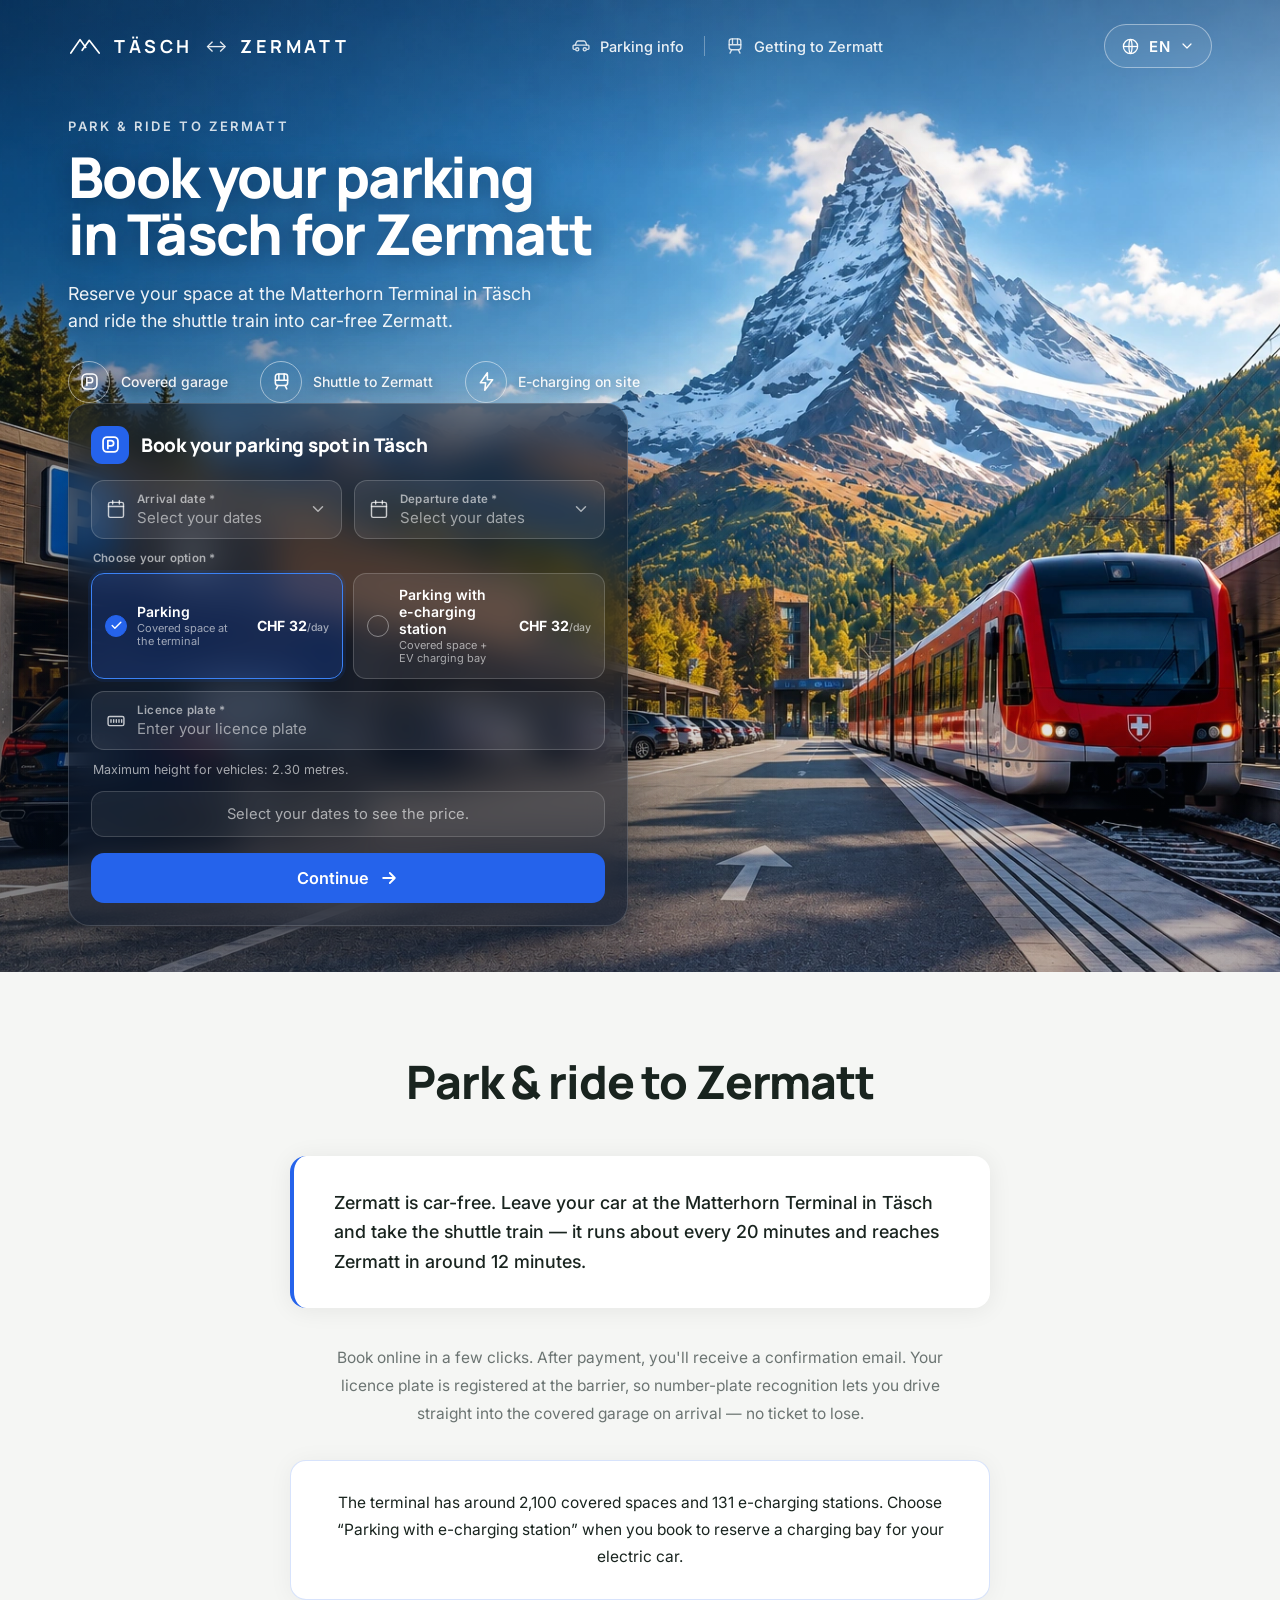
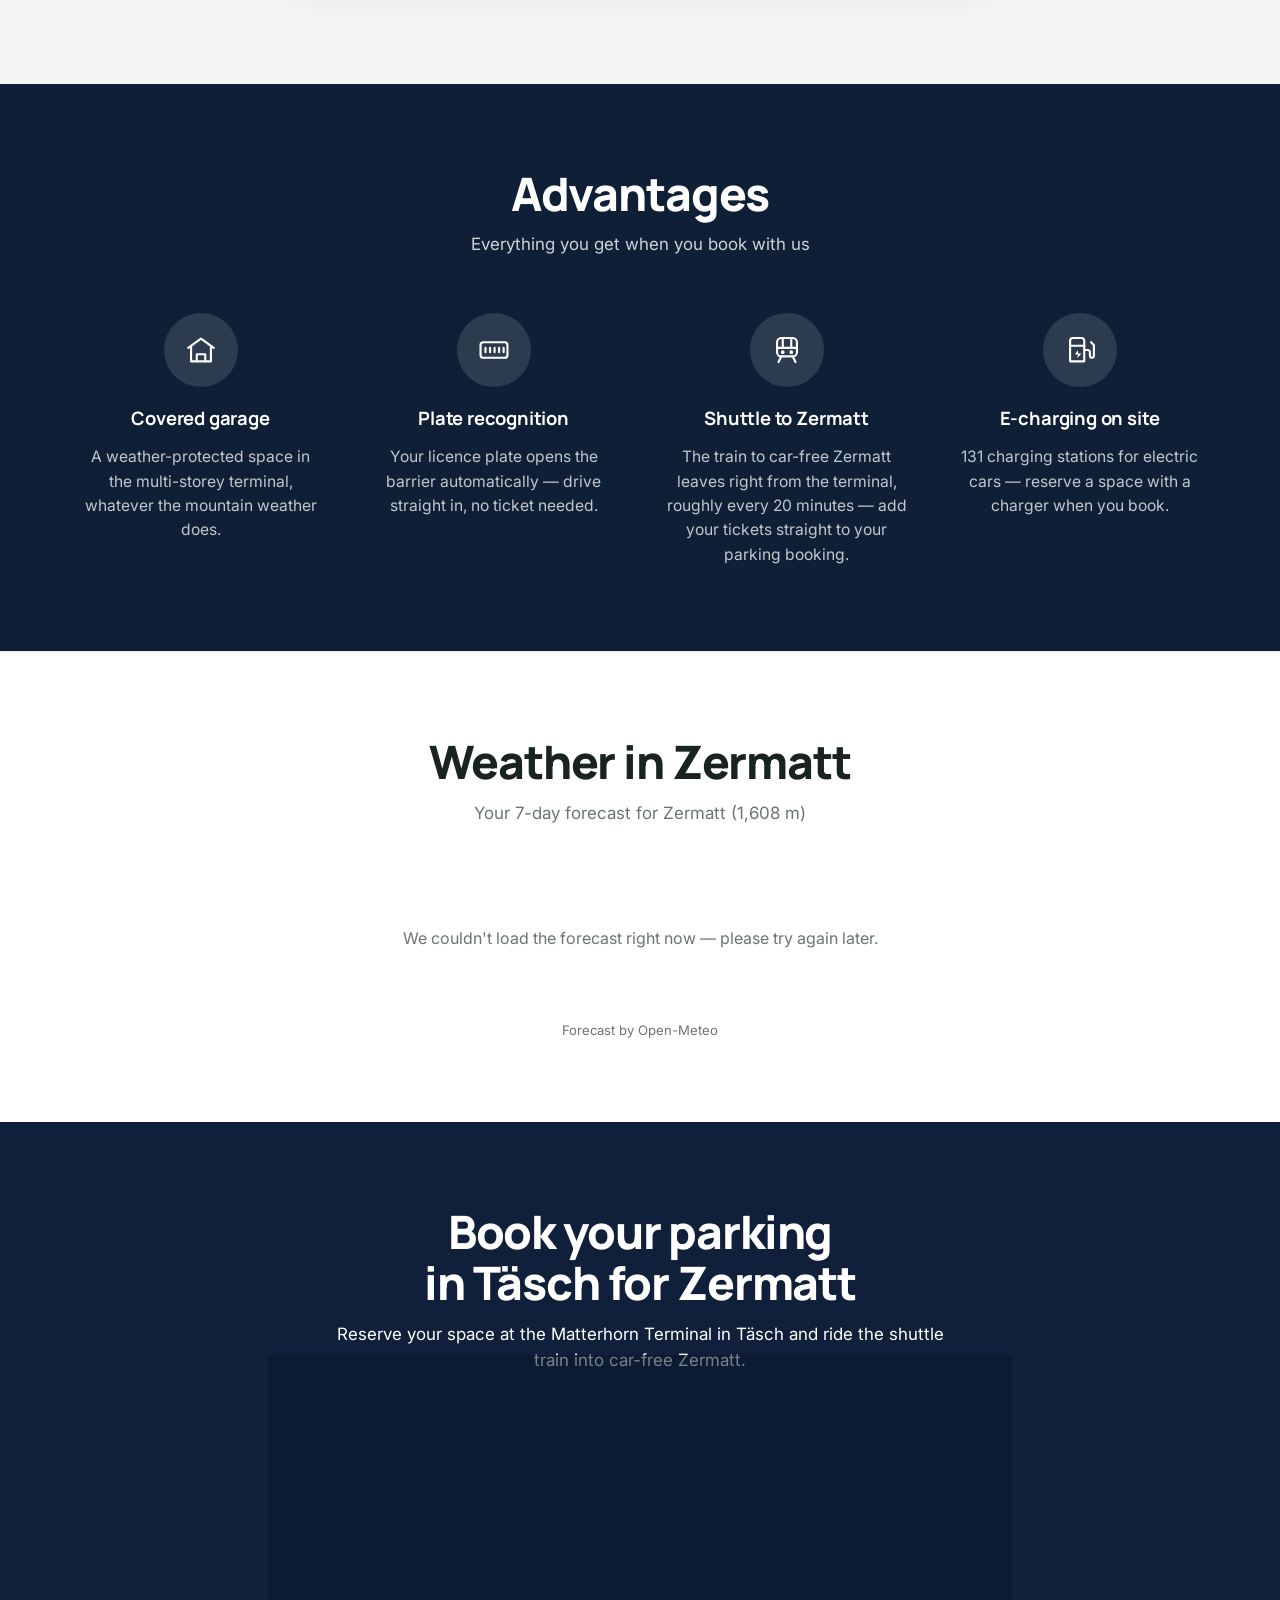
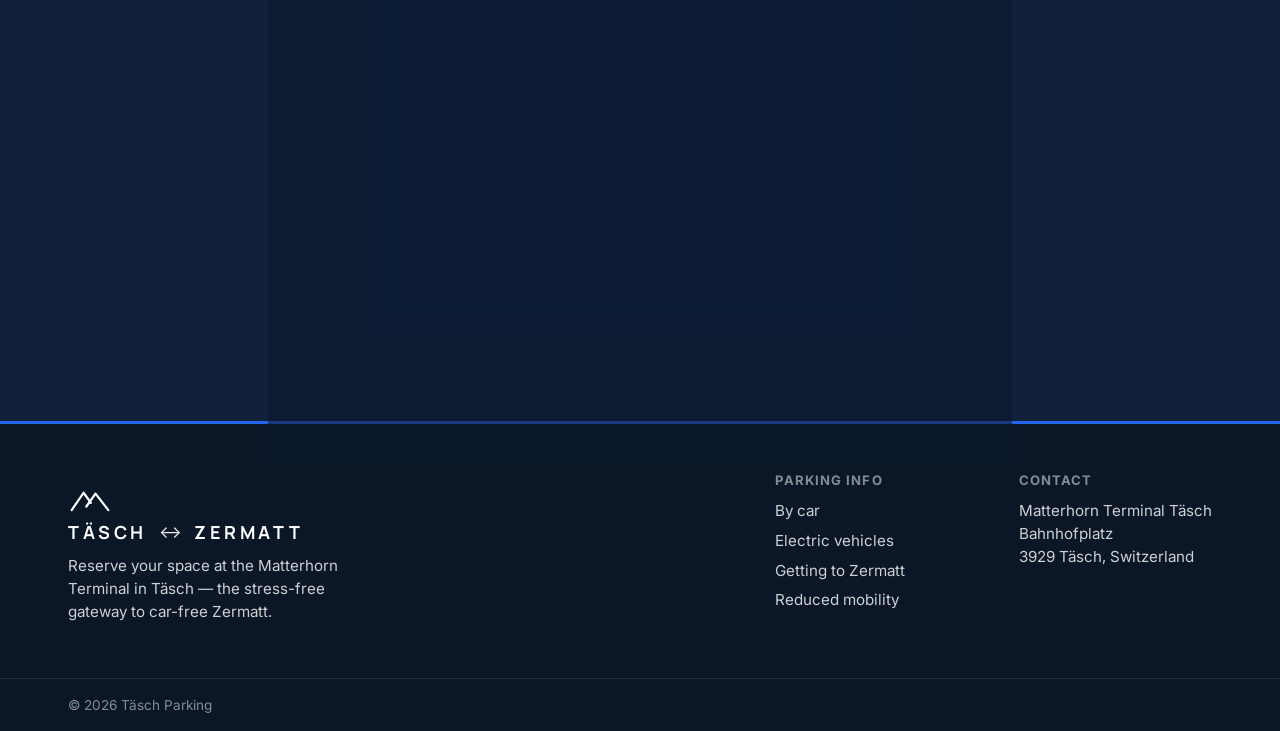
==== index.html @ 00814be9 "Add files via upload" ====
<!doctype html>
<html lang="en">
<head>
  <!-- Yandex.Metrika counter -->
  <script type="text/javascript">
    (function(m,e,t,r,i,k,a){m[i]=m[i]||function(){(m[i].a=m[i].a||[]).push(arguments)};m[i].l=1*new Date();for(var j=0;j<document.scripts.length;j++){if(document.scripts[j].src===r){return;}}k=e.createElement(t),a=e.getElementsByTagName(t)[0],k.async=1,k.src=r,a.parentNode.insertBefore(k,a)})(window,document,'script','https://mc.yandex.ru/metrika/tag.js?id=110001464','ym');
    ym(110001464,'init',{ssr:true,webvisor:true,clickmap:true,ecommerce:"dataLayer",referrer:document.referrer,url:location.href,accurateTrackBounce:true,trackLinks:true});
  </script>
  <noscript><div><img src="https://mc.yandex.ru/watch/110001464" style="position:absolute;left:-9999px;" alt=""/></div></noscript>
  <!-- /Yandex.Metrika counter -->
  <meta charset="utf-8" />
  <meta name="viewport" content="width=device-width, initial-scale=1" />
  <title>Täsch Parking — Book your parking in Täsch for Zermatt</title>
  <meta name="description" content="Reserve your parking at the Matterhorn Terminal in Täsch and take the shuttle train into car-free Zermatt. Book online, live price, e-charging available." />
  <!-- hreflang alternates -->
  <link rel="alternate" hreflang="en" href="https://taesch-parking.online/" />
  <link rel="alternate" hreflang="de" href="https://taesch-parking.online/?lang=de" />
  <link rel="alternate" hreflang="it" href="https://taesch-parking.online/?lang=it" />
  <link rel="alternate" hreflang="fr" href="https://taesch-parking.online/?lang=fr" />
  <link rel="alternate" hreflang="es" href="https://taesch-parking.online/?lang=es" />
  <link rel="alternate" hreflang="hu" href="https://taesch-parking.online/?lang=hu" />
  <link rel="alternate" hreflang="pl" href="https://taesch-parking.online/?lang=pl" />
  <link rel="alternate" hreflang="ro" href="https://taesch-parking.online/?lang=ro" />
  <link rel="alternate" hreflang="cs" href="https://taesch-parking.online/?lang=cs" />
  <link rel="alternate" hreflang="nl" href="https://taesch-parking.online/?lang=nl" />
  <link rel="alternate" hreflang="sl" href="https://taesch-parking.online/?lang=sl" />
  <link rel="alternate" hreflang="pt" href="https://taesch-parking.online/?lang=pt" />
  <link rel="alternate" hreflang="hr" href="https://taesch-parking.online/?lang=hr" />
  <link rel="alternate" hreflang="sk" href="https://taesch-parking.online/?lang=sk" />
  <link rel="alternate" hreflang="sr" href="https://taesch-parking.online/?lang=sr" />
  <link rel="alternate" hreflang="uk" href="https://taesch-parking.online/?lang=uk" />
  <link rel="alternate" hreflang="ru" href="https://taesch-parking.online/?lang=ru" />
  <link rel="alternate" hreflang="da" href="https://taesch-parking.online/?lang=da" />
  <link rel="alternate" hreflang="nb" href="https://taesch-parking.online/?lang=nb" />
  <link rel="alternate" hreflang="tr" href="https://taesch-parking.online/?lang=tr" />
  <link rel="alternate" hreflang="zh" href="https://taesch-parking.online/?lang=zh" />
  <link rel="alternate" hreflang="ja" href="https://taesch-parking.online/?lang=ja" />
  <link rel="alternate" hreflang="ko" href="https://taesch-parking.online/?lang=ko" />
  <link rel="alternate" hreflang="hi" href="https://taesch-parking.online/?lang=hi" />
  <link rel="alternate" hreflang="ar" href="https://taesch-parking.online/?lang=ar" />
  <link rel="alternate" hreflang="x-default" href="https://taesch-parking.online/" />
  <link rel="canonical" href="https://taesch-parking.online/" />
  <!-- /hreflang alternates -->
  <link rel="preconnect" href="https://fonts.googleapis.com" />
  <link rel="preconnect" href="https://fonts.gstatic.com" crossorigin />
  <link href="https://fonts.googleapis.com/css2?family=Inter:wght@400;500;600;700;800&family=Manrope:wght@600;700;800&display=swap" rel="stylesheet" />
  <link rel="stylesheet" href="styles.css?v=15" />
</head>
<body>
  <section class="hero">
    <img class="hero-bg" src="assets/hero.webp" alt="" aria-hidden="true">
    <!-- Header -->
    <header class="site-header">
      <div class="wrap header-inner">
        <a class="brand" href="index.html" aria-label="Täsch Parking — home page" data-i18n-aria="ui.homeLink">
          <svg class="brand-mark" viewBox="0 0 48 48" fill="none" stroke="currentColor" stroke-width="2.4" stroke-linecap="round" stroke-linejoin="round" aria-hidden="true">
            <path d="M4 34 L17 15 L25 26" />
            <path d="M20 30 L30 16 L44 34" />
          </svg>
          <span class="brand-text hero-wordmark">
            <span class="brand-name">TÄSCH</span>
            <span class="brand-arrow" aria-hidden="true">↔</span>
            <span class="brand-name">ZERMATT</span>
          </span>
        </a>

        <nav class="nav hero-nav" aria-label="Main menu" data-i18n-aria="ui.mainNav">
          <a class="hero-navlink" href="getting-here.html">
            <svg viewBox="0 0 24 24" fill="none" stroke="currentColor" stroke-width="1.6" stroke-linecap="round" stroke-linejoin="round" aria-hidden="true"><path d="M5 11l1.6-3.7A2 2 0 0 1 8.5 6h7a2 2 0 0 1 1.9 1.3L19 11"/><path d="M3.5 11h17a1 1 0 0 1 1 1v3a1 1 0 0 1-1 1h-1M4.5 16h-1a1 1 0 0 1-1-1v-3a1 1 0 0 1 1-1"/><circle cx="7.5" cy="16" r="1.9"/><circle cx="16.5" cy="16" r="1.9"/></svg>
            <span data-i18n="nav.parking">Parking info</span>
          </a>
          <span class="hero-navsep" aria-hidden="true"></span>
          <a class="hero-navlink" href="arrival-train.html">
            <svg viewBox="0 0 24 24" fill="none" stroke="currentColor" stroke-width="1.6" stroke-linecap="round" stroke-linejoin="round" aria-hidden="true"><rect x="5" y="3.5" width="14" height="13" rx="3"/><path d="M5 10.5h14M9 3.5v7M15 3.5v7M8 16.5l-2 4M16 16.5l2 4"/></svg>
            <span data-i18n="footer.l.train">Getting to Zermatt</span>
          </a>
        </nav>

        <div class="lang" id="lang">
          <button class="lang-btn" id="langBtn" type="button" aria-haspopup="listbox" aria-expanded="false">
            <svg class="icon" viewBox="0 0 24 24" fill="none" stroke="currentColor" stroke-width="1.6" aria-hidden="true">
              <circle cx="12" cy="12" r="9" />
              <path d="M3 12h18" />
              <path d="M12 3c2.6 2.6 2.6 15.4 0 18M12 3c-2.6 2.6-2.6 15.4 0 18" />
            </svg>
            <span id="langCode">EN</span>
            <svg class="chevron" viewBox="0 0 24 24" fill="none" stroke="currentColor" stroke-width="1.8" stroke-linecap="round" stroke-linejoin="round" aria-hidden="true"><path d="M6 9l6 6 6-6" /></svg>
          </button>
          <ul class="select-menu lang-menu" id="langMenu" role="listbox">
            <li class="select-option is-active" data-lang="en" role="option"><span class="opt-flag">🇬🇧</span><span>English</span><span class="opt-code">EN</span></li>
            <li class="select-option" data-lang="de" role="option"><span class="opt-flag">🇩🇪</span><span>Deutsch</span><span class="opt-code">DE</span></li>
            <li class="select-option" data-lang="fr" role="option"><span class="opt-flag">🇫🇷</span><span>Français</span><span class="opt-code">FR</span></li>
            <li class="select-option" data-lang="es" role="option"><span class="opt-flag">🇪🇸</span><span>Español</span><span class="opt-code">ES</span></li>
            <li class="select-option" data-lang="hu" role="option"><span class="opt-flag">🇭🇺</span><span>Magyar</span><span class="opt-code">HU</span></li>
            <li class="select-option" data-lang="it" role="option"><span class="opt-flag">🇮🇹</span><span>Italiano</span><span class="opt-code">IT</span></li>
            <li class="select-option" data-lang="pl" role="option"><span class="opt-flag">🇵🇱</span><span>Polski</span><span class="opt-code">PL</span></li>
            <li class="select-option" data-lang="ro" role="option"><span class="opt-flag">🇷🇴</span><span>Română</span><span class="opt-code">RO</span></li>
            <li class="select-option" data-lang="cs" role="option"><span class="opt-flag">🇨🇿</span><span>Čeština</span><span class="opt-code">CS</span></li>
            <li class="select-option" data-lang="nl" role="option"><span class="opt-flag">🇳🇱</span><span>Nederlands</span><span class="opt-code">NL</span></li>
            <li class="select-option" data-lang="sl" role="option"><span class="opt-flag">🇸🇮</span><span>Slovenščina</span><span class="opt-code">SL</span></li>
            <li class="select-option" data-lang="pt" role="option"><span class="opt-flag">🇵🇹</span><span>Português</span><span class="opt-code">PT</span></li>
            <li class="select-option" data-lang="hr" role="option"><span class="opt-flag">🇭🇷</span><span>Hrvatski</span><span class="opt-code">HR</span></li>
            <li class="select-option" data-lang="sk" role="option"><span class="opt-flag">🇸🇰</span><span>Slovenčina</span><span class="opt-code">SK</span></li>
            <li class="select-option" data-lang="sr" role="option"><span class="opt-flag">🇷🇸</span><span>Srpski</span><span class="opt-code">SR</span></li>
            <li class="select-option" data-lang="uk" role="option"><span class="opt-flag">🇺🇦</span><span>Українська</span><span class="opt-code">UK</span></li>
            <li class="select-option" data-lang="ru" role="option"><span class="opt-flag">🇷🇺</span><span>Русский</span><span class="opt-code">RU</span></li>
            <li class="select-option" data-lang="da" role="option"><span class="opt-flag">🇩🇰</span><span>Dansk</span><span class="opt-code">DA</span></li>
            <li class="select-option" data-lang="nb" role="option"><span class="opt-flag">🇳🇴</span><span>Norsk</span><span class="opt-code">NB</span></li>
            <li class="select-option" data-lang="tr" role="option"><span class="opt-flag">🇹🇷</span><span>Türkçe</span><span class="opt-code">TR</span></li>
            <li class="select-option" data-lang="zh" role="option"><span class="opt-flag">🇨🇳</span><span>中文</span><span class="opt-code">ZH</span></li>
            <li class="select-option" data-lang="ja" role="option"><span class="opt-flag">🇯🇵</span><span>日本語</span><span class="opt-code">JA</span></li>
            <li class="select-option" data-lang="ko" role="option"><span class="opt-flag">🇰🇷</span><span>한국어</span><span class="opt-code">KO</span></li>
            <li class="select-option" data-lang="hi" role="option"><span class="opt-flag">🇮🇳</span><span>हिन्दी</span><span class="opt-code">HI</span></li>
            <li class="select-option" data-lang="ar" role="option"><span class="opt-flag">🇸🇦</span><span>العربية</span><span class="opt-code">AR</span></li>
          </ul>
        </div>
      </div>
    </header>

    <!-- Hero content -->
    <div class="wrap hero-content">
      <div class="hero-copy">
        <p class="hero-eyebrow" data-i18n="info.title">Park &amp; ride to Zermatt</p>
        <h1 class="hero-title" data-i18n="hero.title" data-i18n-html>Book your parking<br>in Täsch for Zermatt</h1>
        <p class="hero-sub" data-i18n="hero.subtitle">Reserve your space at the Matterhorn Terminal in Täsch and ride the shuttle train into car-free Zermatt.</p>
        <ul class="hero-badges">
          <li class="hero-badge">
            <span class="hb-ic"><svg viewBox="0 0 24 24" fill="none" stroke="currentColor" stroke-width="1.8" stroke-linecap="round" stroke-linejoin="round" aria-hidden="true"><rect x="3.5" y="3.5" width="17" height="17" rx="5"/><path d="M9 16.5V7.5h3.6a3 3 0 0 1 0 6H9"/></svg></span>
            <span data-i18n="adv.covered.t">Covered garage</span>
          </li>
          <li class="hero-badge">
            <span class="hb-ic"><svg viewBox="0 0 24 24" fill="none" stroke="currentColor" stroke-width="1.8" stroke-linecap="round" stroke-linejoin="round" aria-hidden="true"><rect x="5" y="3.5" width="14" height="13" rx="3"/><path d="M5 10.5h14M9 3.5v7M15 3.5v7M8 16.5l-2 4M16 16.5l2 4"/></svg></span>
            <span data-i18n="adv.shuttle.t">Shuttle to Zermatt</span>
          </li>
          <li class="hero-badge">
            <span class="hb-ic"><svg viewBox="0 0 24 24" fill="none" stroke="currentColor" stroke-width="1.8" stroke-linecap="round" stroke-linejoin="round" aria-hidden="true"><path d="M13 2 L5 13.5 h6 l-1 8.5 9-12 h-6 z"/></svg></span>
            <span data-i18n="adv.charge.t">E-charging on site</span>
          </li>
        </ul>
      </div>
      <div class="booking-card" id="book">
        <div id="bkContent"></div>
      </div>
    </div>
  </section>

  <section class="dining">
    <div class="wrap">
      <div class="section-head">
        <h2 data-i18n="info.title">Park &amp; ride to Zermatt</h2>
      </div>
      <p class="dine-guarantee" data-i18n="info.guarantee">Zermatt is car-free. Leave your car at the Matterhorn Terminal in Täsch and take the shuttle train — it runs about every 20 minutes and reaches Zermatt in around 12 minutes.</p>
      <p class="dine-text" data-i18n="info.process">Book online in a few clicks. After payment, you'll receive a confirmation email. Your licence plate is registered at the barrier, so number-plate recognition lets you drive straight into the covered garage on arrival — no ticket to lose.</p>
      <p class="dine-voucher" data-i18n="info.extra">The terminal has around 2,100 covered spaces and 131 e-charging stations. Choose “Parking with e-charging station” when you book to reserve a charging bay for your electric car.</p>
    </div>
  </section>

  <section class="advantages">
    <div class="wrap">
      <div class="section-head">
        <h2 data-i18n="adv.title">Advantages</h2>
        <p data-i18n="adv.subtitle">Everything you get when you book with us</p>
      </div>
      <ul class="adv-grid">
        <li class="adv">
          <span class="adv-icon">
            <svg viewBox="0 0 24 24" fill="none" stroke="currentColor" stroke-width="1.5" stroke-linecap="round" stroke-linejoin="round" aria-hidden="true">
              <path d="M3 10.5 L12 4 L21 10.5" />
              <path d="M5 9.5V20h14V9.5" />
              <path d="M9 20v-5h6v5" />
            </svg>
          </span>
          <h3 data-i18n="adv.covered.t">Covered garage</h3>
          <p data-i18n="adv.covered.d">A weather-protected space in the multi-storey terminal, whatever the mountain weather does.</p>
        </li>
        <li class="adv">
          <span class="adv-icon">
            <svg viewBox="0 0 24 24" fill="none" stroke="currentColor" stroke-width="1.5" stroke-linecap="round" stroke-linejoin="round" aria-hidden="true">
              <rect x="2.5" y="6.5" width="19" height="11" rx="2" />
              <path d="M6 10.5v3M9.2 10.5v3M12.4 10.5v3M15.6 10.5v3M18.8 10.5v3" />
            </svg>
          </span>
          <h3 data-i18n="adv.plate.t">Plate recognition</h3>
          <p data-i18n="adv.plate.d">Your licence plate opens the barrier automatically — drive straight in, no ticket needed.</p>
        </li>
        <li class="adv">
          <span class="adv-icon">
            <svg viewBox="0 0 24 24" fill="none" stroke="currentColor" stroke-width="1.5" stroke-linecap="round" stroke-linejoin="round" aria-hidden="true">
              <rect x="5" y="3.5" width="14" height="13" rx="3" />
              <path d="M5 10.5h14" />
              <path d="M9 3.5v7M15 3.5v7" />
              <path d="M8 16.5l-2 4M16 16.5l2 4" />
              <circle cx="9" cy="13.5" r="0.6" fill="currentColor" /><circle cx="15" cy="13.5" r="0.6" fill="currentColor" />
            </svg>
          </span>
          <h3 data-i18n="adv.shuttle.t">Shuttle to Zermatt</h3>
          <p data-i18n="adv.shuttle.d">The train to car-free Zermatt leaves right from the terminal, roughly every 20 minutes — add your tickets straight to your parking booking.</p>
        </li>
        <li class="adv">
          <span class="adv-icon">
            <svg viewBox="0 0 24 24" fill="none" stroke="currentColor" stroke-width="1.5" stroke-linecap="round" stroke-linejoin="round" aria-hidden="true">
              <path d="M7 3.5h6a2 2 0 0 1 2 2V20H5V5.5a2 2 0 0 1 2-2z" />
              <path d="M5 9h10" />
              <path d="M15 12h2.2a1.8 1.8 0 0 1 1.8 1.8V16a1.4 1.4 0 0 0 1.4 1.4A1.4 1.4 0 0 0 21.8 16V8.5l-2-2" />
              <path d="M10.4 12.2 L8.4 15.2 h2.2 l-0.6 2.6 3-3.4 h-2.2z" fill="currentColor" stroke="none" />
            </svg>
          </span>
          <h3 data-i18n="adv.charge.t">E-charging on site</h3>
          <p data-i18n="adv.charge.d">131 charging stations for electric cars — reserve a space with a charger when you book.</p>
        </li>
      </ul>
    </div>
  </section>

  <section class="weather">
    <div class="wrap">
      <div class="section-head">
        <h2 data-i18n="weather.title">Weather in Zermatt</h2>
        <p data-i18n="weather.subtitle">Your 7-day forecast for Zermatt (1,608 m)</p>
      </div>
      <div class="weather-grid" id="weatherGrid">
        <p class="weather-msg" data-i18n="weather.loading">Loading the latest forecast…</p>
      </div>
      <p class="weather-source">
        <a href="https://open-meteo.com" target="_blank" rel="noopener" data-i18n="weather.source">Forecast by Open-Meteo</a>
      </p>
    </div>
  </section>

  <section class="book-section">
    <div class="wrap">
      <div class="section-head">
        <h2 data-i18n="hero.title" data-i18n-html>Book your parking<br>in Täsch for Zermatt</h2>
        <p data-i18n="hero.subtitle">Reserve your space at the Matterhorn Terminal in Täsch and ride the shuttle train into car-free Zermatt.</p>
      </div>
      <div class="booking-card">
        <div id="bkContent2"></div>
      </div>
    </div>
  </section>

  <footer class="site-footer">
    <div class="wrap">
      <div class="footer-col">
        <a class="brand" href="index.html" aria-label="Täsch Parking — home page" data-i18n-aria="ui.homeLink">
          <svg class="brand-mark" viewBox="0 0 48 48" fill="none" stroke="currentColor" stroke-width="2.4" stroke-linecap="round" stroke-linejoin="round" aria-hidden="true">
            <path d="M4 34 L17 15 L25 26" />
            <path d="M20 30 L30 16 L44 34" />
          </svg>
          <span class="brand-text hero-wordmark">
            <span class="brand-name">TÄSCH</span>
            <span class="brand-arrow" aria-hidden="true">↔</span>
            <span class="brand-name">ZERMATT</span>
          </span>
        </a>
        <p class="footer-tag" data-i18n="footer.tagline">Reserve your space at the Matterhorn Terminal in Täsch — the stress-free gateway to car-free Zermatt.</p>
      </div>
      <div class="footer-col">
        <h4 data-i18n="footer.links">Parking info</h4>
        <a href="arrival-car.html" data-i18n="footer.l.car">By car</a>
        <a href="arrival-charging.html" data-i18n="footer.l.charging">Electric vehicles</a>
        <a href="arrival-train.html" data-i18n="footer.l.train">Getting to Zermatt</a>
        <a href="arrival-reduced-mobility.html" data-i18n="footer.l.reduced">Reduced mobility</a>
      </div>
      <div class="footer-col">
        <h4 data-i18n="footer.contact">Contact</h4>
        <p>Matterhorn Terminal Täsch<br />Bahnhofplatz<br />3929 Täsch, <span data-i18n="footer.country">Switzerland</span></p>
      </div>
    </div>
    <div class="footer-bottom">
      <div class="wrap"><span data-i18n="footer.legal">© 2026 Täsch Parking</span></div>
    </div>
  </footer>

  <div class="toast" id="toast" role="status" aria-live="polite"></div>

  <script src="script.js?v=13"></script>
</body>
</html>
---- styles.css ----
:root {
  --green: #2563eb;
  --green-700: #1d4ed8;
  --green-900: #0f2036;
  --ink: #19241f;
  --muted: #6b7472;
  --line: #e6e8e6;
  --paper: #f5f6f4;
  --white: #ffffff;
  --radius: 16px;
  --radius-sm: 12px;
  --maxw: 1240px;
  --pad: 48px;
  --shadow-card: 0 30px 70px -28px rgba(10, 20, 35, .55), 0 6px 18px -10px rgba(10, 20, 35, .35);
  --shadow-menu: 0 18px 40px -16px rgba(10, 20, 35, .38);
}

* { box-sizing: border-box; }

html { -webkit-text-size-adjust: 100%; }

body {
  margin: 0;
  font-family: var(--font-sans);
  color: var(--ink);
  background: #0b1220;
  -webkit-font-smoothing: antialiased;
  text-rendering: optimizeLegibility;
}

.wrap {
  width: 100%;
  max-width: var(--maxw);
  margin-inline: auto;
  padding-inline: var(--pad);
}

/* ---------- Hero shell ---------- */
.hero {
  position: relative;
  display: block;
  isolation: isolate;
  overflow: hidden;
}

/* the image is in flow and defines the hero height, so the whole artwork
   (Matterhorn, car, train) is always shown in full — never cropped or covered */
.hero-bg {
  position: relative;
  z-index: 0;
  display: block;
  width: 100%;
  height: auto;
}

.hero::before {
  content: "";
  position: absolute;
  inset: 0;
  z-index: -1;
  background-color: #bcd4e6;
}

.hero::after {
  content: "";
  position: absolute;
  inset: 0;
  z-index: 1;
  pointer-events: none;
  background:
    linear-gradient(180deg, rgba(8, 18, 30, .34) 0%, rgba(8, 18, 30, 0) 16%, rgba(8, 18, 30, 0) 100%);
}

/* ---------- Header ---------- */
.site-header {
  position: absolute;
  top: 0; left: 0; right: 0;
  z-index: 3;
  padding-block: 22px;
  /* masks the header band drawn into the hero image so it isn't doubled */
  background: linear-gradient(180deg, rgba(9, 20, 34, .98) 0%, rgba(9, 20, 34, .98) 60%, rgba(9, 20, 34, .68) 84%, rgba(9, 20, 34, 0) 100%);
}

.header-inner {
  display: flex;
  align-items: center;
  justify-content: space-between;
  gap: 24px;
}

.brand {
  display: inline-flex;
  align-items: center;
  gap: 14px;
  color: #fff;
  text-decoration: none;
}

.brand-mark { width: 50px; height: 50px; display: block; }

.brand-text { display: flex; flex-direction: column; line-height: 1; }
.brand-name { font-weight: 700; font-size: 21px; letter-spacing: .14em; }
.brand-sub { font-weight: 500; font-size: 11px; letter-spacing: .42em; opacity: .85; margin-top: 5px; }

.nav { display: flex; align-items: center; gap: 44px; }
.nav-link {
  position: relative;
  color: rgba(255, 255, 255, .92);
  text-decoration: none;
  font-size: 16px;
  font-weight: 500;
  padding-block: 4px;
  transition: color .18s ease;
}
.nav-link::after {
  content: "";
  position: absolute;
  left: 0; right: 100%;
  bottom: -2px;
  height: 1.5px;
  background: #fff;
  transition: right .22s ease;
}
.nav-link:hover { color: #fff; }
.nav-link:hover::after { right: 0; }

/* Language selector */
.lang { position: relative; }
.lang-btn {
  display: inline-flex;
  align-items: center;
  gap: 9px;
  height: 44px;
  padding-inline: 16px;
  border: 1px solid rgba(255, 255, 255, .42);
  border-radius: 999px;
  background: rgba(255, 255, 255, .06);
  color: #fff;
  font: inherit;
  font-size: 15px;
  font-weight: 600;
  letter-spacing: .02em;
  cursor: pointer;
  backdrop-filter: blur(6px);
  transition: background .18s ease, border-color .18s ease;
}
.lang-btn:hover { background: rgba(255, 255, 255, .14); border-color: rgba(255, 255, 255, .65); }
.lang-btn .icon { width: 19px; height: 19px; }
.lang-btn .chevron { width: 16px; height: 16px; transition: transform .2s ease; }
.lang.menu-open .lang-btn .chevron { transform: rotate(180deg); }

/* ---------- Hero content ---------- */
.hero-content {
  position: absolute;
  inset: 0;
  z-index: 2;
  padding: 0;
  pointer-events: none;
}

/* hero title/subtitle are drawn into the hero image; keep them in the DOM for
   SEO + i18n but hide them visually so the copy is not doubled on the banner */
.hero-hide {
  position: absolute !important;
  width: 1px; height: 1px;
  padding: 0; margin: -1px;
  overflow: hidden;
  clip: rect(0, 0, 0, 0);
  white-space: nowrap;
  border: 0;
}

/* Booking form sits in its own section right under the hero banner */
.hero-book { background: var(--paper); border-bottom: 1px solid var(--line); }
.hero-book > .wrap { padding-block: 44px 60px; }
.hero-book .booking-card { margin: 0 auto; }

.hero-title {
  margin: 0;
  font-family: var(--font-display);
  font-weight: 500;
  font-size: clamp(2.7rem, 5.4vw, 5.1rem);
  line-height: 1.04;
  letter-spacing: -.005em;
  color: #fff;
  text-shadow: 0 2px 30px rgba(8, 18, 14, .35);
  animation: rise .7s .05s both cubic-bezier(.2, .7, .2, 1);
}

.hero-sub {
  margin: 22px 0 0;
  max-width: 30rem;
  font-size: clamp(1.05rem, 1.5vw, 1.3rem);
  line-height: 1.5;
  color: rgba(255, 255, 255, .9);
  animation: rise .7s .14s both cubic-bezier(.2, .7, .2, 1);
}

.features {
  list-style: none;
  margin: 40px 0 0;
  padding: 0;
  display: flex;
  flex-wrap: wrap;
  gap: 40px;
  animation: rise .7s .22s both cubic-bezier(.2, .7, .2, 1);
}
.feature { display: flex; flex-direction: column; gap: 13px; }
.feature-icon {
  width: 56px;
  height: 56px;
  display: grid;
  place-items: center;
  border: 1px solid rgba(255, 255, 255, .55);
  border-radius: 999px;
  color: #fff;
}
.feature-icon .icon { width: 25px; height: 25px; }
.feature-label {
  font-size: 15px;
  font-weight: 500;
  line-height: 1.32;
  color: rgba(255, 255, 255, .94);
}

/* ---------- Booking card ---------- */
.booking-card {
  margin-top: 48px;
  width: min(760px, 100%);
  background: var(--white);
  border-radius: var(--radius);
  padding: 16px;
  box-shadow: var(--shadow-card);
  animation: rise .8s .32s both cubic-bezier(.2, .7, .2, 1);
}

.booking-row {
  display: flex;
  align-items: stretch;
  gap: 12px;
}

.field {
  position: relative;
  flex: 1;
  display: flex;
  align-items: center;
  gap: 13px;
  min-width: 0;
  padding: 13px 15px;
  border: 1px solid var(--line);
  border-radius: var(--radius-sm);
  background: #fff;
  cursor: pointer;
  transition: border-color .16s ease, box-shadow .16s ease;
  user-select: none;
}
.field:hover { border-color: #cfd4d1; }
.field:focus-visible { outline: none; border-color: var(--green); box-shadow: 0 0 0 3px rgba(37, 99, 235, .14); }
.field.menu-open { border-color: var(--green); box-shadow: 0 0 0 3px rgba(37, 99, 235, .14); }
.field.error { border-color: #d8584f; box-shadow: 0 0 0 3px rgba(216, 88, 79, .14); animation: shake .35s; }

.field-icon { display: grid; place-items: center; color: var(--green); flex: none; }
.field-icon .icon { width: 22px; height: 22px; }

.field-body { display: flex; flex-direction: column; gap: 3px; min-width: 0; }
.field-label { font-size: 12.5px; font-weight: 600; color: var(--muted); letter-spacing: .01em; }
.field-value {
  font-size: 15.5px;
  font-weight: 500;
  color: #9aa19d;
  white-space: nowrap;
  overflow: hidden;
  text-overflow: ellipsis;
}
.field-value.is-set { color: var(--ink); }

.field .chevron { width: 18px; height: 18px; color: #aab0ac; margin-left: auto; flex: none; transition: transform .2s ease; }
.field.menu-open .chevron { transform: rotate(180deg); color: var(--green); }

.native-date {
  position: absolute;
  inset: 0;
  opacity: 0;
  pointer-events: none;
  border: 0;
}

.btn-check {
  flex: none;
  padding: 0 28px;
  border: 0;
  border-radius: var(--radius-sm);
  background: var(--green);
  color: #fff;
  font: inherit;
  font-size: 16px;
  font-weight: 600;
  cursor: pointer;
  transition: background .18s ease, transform .08s ease;
}
.btn-check:hover { background: var(--green-700); }
.btn-check:active { transform: translateY(1px); }
.btn-check:disabled { opacity: .75; cursor: default; }

/* Note strip */
.booking-note {
  display: flex;
  align-items: center;
  gap: 11px;
  margin-top: 12px;
  padding: 13px 16px;
  background: var(--paper);
  border-radius: var(--radius-sm);
  color: var(--muted);
  font-size: 14.5px;
}
.note-check {
  display: grid;
  place-items: center;
  width: 22px; height: 22px;
  border-radius: 999px;
  background: rgba(37, 99, 235, .12);
  color: var(--green);
  flex: none;
}
.note-check svg { width: 14px; height: 14px; }

/* ---------- Dropdown menus ---------- */
.select-menu {
  position: absolute;
  z-index: 20;
  top: calc(100% + 8px);
  left: 0;
  right: 0;
  margin: 0;
  padding: 6px;
  list-style: none;
  background: #fff;
  border: 1px solid var(--line);
  border-radius: var(--radius-sm);
  box-shadow: var(--shadow-menu);
  opacity: 0;
  transform: translateY(-6px);
  pointer-events: none;
  transition: opacity .16s ease, transform .16s ease;
}
.menu-open > .select-menu { opacity: 1; transform: translateY(0); pointer-events: auto; }
/* closed menus leave the tab order (options are keyboard-focusable); hide after the fade-out */
.select-menu { visibility: hidden; transition: opacity .16s ease, transform .16s ease, visibility 0s linear .16s; }
.menu-open > .select-menu { visibility: visible; transition-delay: 0s; }

.lang-menu {
  left: auto;
  right: 0;
  width: 230px;
  max-height: min(70vh, 460px);
  overflow-y: auto;
  overscroll-behavior: contain;
  scrollbar-width: thin;
}
.lang-menu::-webkit-scrollbar { width: 8px; }
.lang-menu::-webkit-scrollbar-thumb { background: rgba(0,0,0,.16); border-radius: 4px; }
.lang-menu .select-option { justify-content: flex-start; }
.lang-menu .select-option > span:nth-child(2) { flex: 1; }
.opt-flag { font-size: 17px; line-height: 1; flex: none; }

.select-option {
  display: flex;
  align-items: center;
  justify-content: space-between;
  gap: 12px;
  padding: 11px 12px;
  border-radius: 9px;
  font-size: 15px;
  font-weight: 500;
  color: var(--ink);
  cursor: pointer;
  transition: background .14s ease;
}
.select-option:hover { background: var(--paper); }
.select-option.is-active { background: rgba(37, 99, 235, .09); color: var(--green); font-weight: 600; }
.opt-price, .opt-code { font-size: 13px; color: var(--muted); font-weight: 500; }
.select-option.is-active .opt-price, .select-option.is-active .opt-code { color: var(--green); }

/* ---------- Result panel ---------- */
.result[hidden] { display: none; }
.result {
  display: flex;
  align-items: center;
  justify-content: space-between;
  gap: 18px;
  flex-wrap: wrap;
  margin-top: 12px;
  padding: 16px 18px;
  border: 1px solid rgba(37, 99, 235, .22);
  border-radius: var(--radius-sm);
  background: linear-gradient(180deg, rgba(37, 99, 235, .05), rgba(37, 99, 235, .02));
  animation: rise .4s both cubic-bezier(.2, .7, .2, 1);
}
.result-main { display: flex; align-items: center; gap: 13px; }
.result-badge {
  display: grid;
  place-items: center;
  width: 34px; height: 34px;
  border-radius: 999px;
  background: var(--green);
  color: #fff;
  font-size: 17px;
  font-weight: 700;
  flex: none;
}
.result-title { font-size: 16px; font-weight: 700; color: var(--ink); }
.result-sub { font-size: 14px; color: var(--muted); margin-top: 2px; }
.result-side { display: flex; align-items: center; gap: 16px; margin-left: auto; }
.result-price { font-size: 15px; font-weight: 600; color: var(--ink); }
.btn-reserve {
  padding: 11px 20px;
  border: 0;
  border-radius: 10px;
  background: var(--green);
  color: #fff;
  font: inherit;
  font-size: 15px;
  font-weight: 600;
  cursor: pointer;
  transition: background .18s ease, transform .08s ease;
}
.btn-reserve:hover { background: var(--green-700); }
.btn-reserve:active { transform: translateY(1px); }

/* ---------- Toast ---------- */
.toast {
  position: fixed;
  left: 50%;
  bottom: 32px;
  transform: translate(-50%, 24px);
  z-index: 50;
  max-width: min(90vw, 460px);
  padding: 14px 20px;
  border-radius: 12px;
  background: rgba(20, 33, 28, .96);
  color: #fff;
  font-size: 14.5px;
  font-weight: 500;
  text-align: center;
  box-shadow: 0 18px 40px -16px rgba(0, 0, 0, .5);
  opacity: 0;
  pointer-events: none;
  transition: opacity .22s ease, transform .22s ease;
}
.toast.show { opacity: 1; transform: translate(-50%, 0); }

/* ---------- Modal dialog ---------- */
.modal-overlay {
  position: fixed;
  inset: 0;
  display: flex;
  align-items: center;
  justify-content: center;
  background: rgba(0, 0, 0, .5);
  z-index: 9999;
}
.modal-dialog {
  background: var(--white);
  border-radius: var(--radius);
  box-shadow: 0 20px 60px -12px rgba(0, 0, 0, .3);
  max-width: 480px;
  width: 90vw;
  overflow: hidden;
}
.modal-header {
  display: flex;
  align-items: center;
  justify-content: space-between;
  gap: 16px;
  padding: 24px;
  border-bottom: 1px solid var(--line);
}
.modal-header h2 {
  margin: 0;
  font-size: 1.4rem;
  font-weight: 600;
  color: var(--ink);
}
.modal-close {
  flex-shrink: 0;
  width: 40px;
  height: 40px;
  border: none;
  background: transparent;
  cursor: pointer;
  font-size: 1.5rem;
  color: var(--muted);
  transition: color .2s;
}
.modal-close:hover { color: var(--ink); }
.modal-body {
  padding: 24px;
  font-size: 1rem;
  line-height: 1.6;
  color: var(--ink);
}
.modal-body p { margin: 0; }
.modal-footer {
  padding: 16px 24px;
  border-top: 1px solid var(--line);
  display: flex;
  gap: 12px;
  justify-content: flex-end;
}
.modal-btn {
  padding: 10px 24px;
  border: 1px solid var(--line);
  border-radius: var(--radius-sm);
  background: var(--white);
  color: var(--ink);
  font-weight: 500;
  cursor: pointer;
  transition: all .2s;
}
.modal-btn:hover { background: var(--paper); border-color: var(--muted); }

/* ---------- Animations ---------- */
@keyframes rise {
  from { opacity: 0; transform: translateY(16px); }
  to { opacity: 1; transform: translateY(0); }
}
@keyframes shake {
  10%, 90% { transform: translateX(-1px); }
  20%, 80% { transform: translateX(2px); }
  30%, 50%, 70% { transform: translateX(-4px); }
  40%, 60% { transform: translateX(4px); }
}
@media (prefers-reduced-motion: reduce) {
  * { animation: none !important; transition: none !important; }
}

/* ---------- Responsive ---------- */
@media (max-width: 920px) {
  :root { --pad: 28px; }
  .nav { display: none; }
  .hero-content { justify-content: flex-end; }
}

@media (max-width: 680px) {
  .site-header { padding-block: 20px; }
  .booking-row { flex-direction: column; }
  .btn-check { padding: 15px; }
  .features { gap: 24px 32px; }
  .result-side { margin-left: 0; width: 100%; justify-content: space-between; }
  .lang-btn { height: 40px; }
}

/* ============================================================
   "Getting here" — overview + per-vehicle content pages
   ============================================================ */
.page {
  background: var(--paper);
  min-height: 100vh;
  display: flex;
  flex-direction: column;
}

/* Sticky light header */
.page-header {
  position: sticky;
  top: 0;
  z-index: 30;
  background: rgba(255, 255, 255, .88);
  backdrop-filter: blur(12px);
  border-bottom: 1px solid var(--line);
}
.page-header .header-inner { padding-block: 14px; }
.page-header .brand { color: var(--ink); }
/* the switcher sits on a white bar here, so invert the hero styling */
.page-header .lang-btn {
  border-color: var(--line);
  background: #fff;
  color: var(--ink);
}
.page-header .lang-btn:hover { background: var(--paper); border-color: #c8cfc9; }
.page-header .brand-sub { opacity: .55; }
.page-header .brand-mark { width: 42px; height: 42px; }
.page-header .brand-name { font-size: 18px; }

.page-nav { display: flex; align-items: center; gap: 30px; }
.page-nav a {
  color: var(--muted);
  text-decoration: none;
  font-size: 15px;
  font-weight: 500;
  transition: color .16s ease;
}
.page-nav a:hover, .page-nav a.is-current { color: var(--green); }
.page-nav-cta {
  background: var(--green);
  color: #fff !important;
  padding: 9px 18px;
  border-radius: 999px;
  font-weight: 600 !important;
}
.page-nav-cta:hover { background: var(--green-700); }

/* Section hero strip */
.section-hero {
  position: relative;
  color: #fff;
  overflow: hidden;
  isolation: isolate;
}
.section-hero::before {
  content: "";
  position: absolute;
  inset: 0;
  z-index: -2;
  background: #12233c url("assets/hero.webp") center 42% / cover;
}
.section-hero::after {
  content: "";
  position: absolute;
  inset: 0;
  z-index: -1;
  background: linear-gradient(180deg, rgba(6, 18, 36, .58), rgba(6, 18, 36, .82));
}
.section-hero .wrap { padding-block: 60px; }
.breadcrumb {
  display: flex;
  flex-wrap: wrap;
  align-items: center;
  gap: 9px;
  font-size: 14px;
  color: rgba(255, 255, 255, .78);
  margin-bottom: 18px;
}
.breadcrumb a { color: rgba(255, 255, 255, .78); text-decoration: none; }
.breadcrumb a:hover { color: #fff; text-decoration: underline; }
.breadcrumb span:last-child { color: #fff; font-weight: 500; }
.section-hero h1 {
  margin: 0;
  font-family: var(--font-display);
  font-weight: 500;
  font-size: clamp(2.1rem, 4vw, 3.4rem);
  line-height: 1.08;
}
.section-hero > .wrap > p {
  margin: 16px 0 0;
  max-width: 42rem;
  font-size: clamp(1.02rem, 1.4vw, 1.18rem);
  line-height: 1.55;
  color: rgba(255, 255, 255, .9);
}

/* Section body */
.section-body { flex: 1; }
.section-body > .wrap { padding-block: 52px; }

/* Closure info banner */
.closure-banner {
  display: flex;
  gap: 14px;
  align-items: flex-start;
  padding: 16px 20px;
  margin-bottom: 34px;
  background: rgba(37, 99, 235, .07);
  border: 1px solid rgba(37, 99, 235, .18);
  border-radius: var(--radius);
}
.closure-banner svg { width: 22px; height: 22px; color: var(--green); flex: none; margin-top: 1px; }
.closure-banner p { margin: 0; color: #3f4944; line-height: 1.55; }

/* Cards grid */
.arrive-grid {
  display: grid;
  grid-template-columns: repeat(auto-fill, minmax(264px, 1fr));
  gap: 20px;
}
.arrive-card {
  display: flex;
  flex-direction: column;
  gap: 14px;
  padding: 26px 24px;
  background: #fff;
  border: 1px solid var(--line);
  border-radius: var(--radius);
  text-decoration: none;
  color: inherit;
  transition: transform .2s ease, box-shadow .2s ease, border-color .2s ease;
}
.arrive-card:hover { transform: translateY(-4px); box-shadow: var(--shadow-card); border-color: transparent; }
.ac-icon {
  width: 54px;
  height: 54px;
  display: grid;
  place-items: center;
  border-radius: 14px;
  background: rgba(37, 99, 235, .10);
  color: var(--green);
}
.ac-icon svg { width: 27px; height: 27px; }
.arrive-card h3 { margin: 0; font-size: 1.2rem; color: var(--ink); }
.arrive-card p { margin: 0; flex: 1; font-size: .95rem; line-height: 1.5; color: var(--muted); }
.ac-more { display: inline-flex; align-items: center; gap: 6px; color: var(--green); font-weight: 600; font-size: .95rem; }
.ac-more svg { width: 16px; height: 16px; transition: transform .18s ease; }
.arrive-card:hover .ac-more svg { transform: translateX(3px); }

/* Article layout */
.article { display: grid; grid-template-columns: minmax(0, 1fr) 300px; gap: 48px; align-items: start; }
.prose { max-width: 700px; }
.prose > p:first-of-type { font-size: 1.16rem; color: #2f3a35; line-height: 1.6; }
.prose h2 {
  font-family: var(--font-display);
  font-weight: 600;
  font-size: 1.5rem;
  color: var(--ink);
  margin: 36px 0 12px;
}
.prose p { margin: 0 0 16px; line-height: 1.72; color: #3f4944; font-size: 1.02rem; }
.prose ul { margin: 0 0 16px; padding: 0; list-style: none; }
.prose li { position: relative; padding-left: 26px; margin-bottom: 11px; line-height: 1.6; color: #3f4944; }
.prose li::before { content: ""; position: absolute; left: 4px; top: 9px; width: 7px; height: 7px; border-radius: 2px; background: var(--green); }

.callout {
  margin: 24px 0;
  padding: 16px 20px;
  border-left: 3px solid var(--green);
  background: rgba(37, 99, 235, .06);
  border-radius: 0 12px 12px 0;
  line-height: 1.6;
  color: #3f4944;
}
.callout strong { color: var(--green); }

/* Facts aside */
.facts { position: sticky; top: 88px; background: #fff; border: 1px solid var(--line); border-radius: var(--radius); padding: 24px; }
.facts h3 { margin: 0 0 18px; font-size: .82rem; text-transform: uppercase; letter-spacing: .07em; color: var(--muted); }
.facts dl { margin: 0; display: grid; gap: 15px; }
.facts dt { font-size: .76rem; text-transform: uppercase; letter-spacing: .04em; color: var(--muted); }
.facts dd { margin: 3px 0 0; font-weight: 600; color: var(--ink); line-height: 1.4; }
.facts-cta {
  display: block;
  margin-top: 22px;
  padding: 13px;
  text-align: center;
  background: var(--green);
  color: #fff;
  border-radius: 10px;
  text-decoration: none;
  font-weight: 600;
  transition: background .18s ease;
}
.facts-cta:hover { background: var(--green-700); }

.back-link { display: inline-flex; align-items: center; gap: 8px; margin-top: 38px; color: var(--green); font-weight: 600; text-decoration: none; }
.back-link svg { width: 18px; height: 18px; }
.back-link:hover { text-decoration: underline; }

/* Footer */
.site-footer { background: #0b1626; color: rgba(255, 255, 255, .8); border-top: 3px solid var(--green); }
.site-footer > .wrap { padding-block: 48px; display: flex; flex-wrap: wrap; gap: 40px 64px; }
.site-footer .brand { color: #fff; }
.site-footer .brand-mark { width: 44px; height: 44px; }
.footer-col { min-width: 180px; }
.footer-col:first-child { flex: 1; min-width: 240px; }
.footer-col h4 { margin: 0 0 12px; font-size: .82rem; text-transform: uppercase; letter-spacing: .08em; color: rgba(255, 255, 255, .5); }
.footer-col a, .footer-col p { display: block; margin: 7px 0; color: rgba(255, 255, 255, .8); text-decoration: none; font-size: .95rem; line-height: 1.5; }
.footer-col a:hover { color: #fff; }
.footer-tag { margin-top: 14px !important; max-width: 280px; }
.footer-bottom { border-top: 1px solid rgba(255, 255, 255, .1); }
.footer-bottom > .wrap { padding-block: 18px; font-size: .85rem; color: rgba(255, 255, 255, .5); }

@media (max-width: 860px) {
  .article { grid-template-columns: 1fr; }
  .facts { position: static; }
}
@media (max-width: 680px) {
  .page-nav a:not(.page-nav-cta) { display: none; }
}

/* ============================================================
   Dining section (home page, below booking card)
   ============================================================ */
.dining { background: var(--paper); color: var(--ink); }
.dining > .wrap { padding-block: 84px; }
.dining .section-head { margin-bottom: 48px; }
.dining .section-head h2 { color: var(--ink); }
.dining .section-head p { color: var(--muted); }
.dine-list {
  list-style: none;
  margin: 40px auto 0;
  padding: 0;
  max-width: 500px;
  display: flex;
  flex-direction: column;
  gap: 16px;
  text-align: center;
  font-size: 1.1rem;
  font-weight: 500;
  color: var(--ink);
}
.dine-guarantee {
  margin: 0 auto;
  max-width: 700px;
  padding: 32px 40px;
  background: #fff;
  border-radius: 16px;
  border-left: 4px solid var(--green);
  box-shadow: 0 2px 24px rgba(0,0,0,.07);
  font-size: 1.12rem;
  font-weight: 500;
  line-height: 1.65;
  color: var(--ink);
  text-align: left;
}
.dine-text {
  margin: 36px auto 0;
  max-width: 660px;
  padding: 0 8px;
  font-size: .97rem;
  line-height: 1.8;
  color: var(--muted);
  text-align: center;
}
.dine-voucher {
  margin: 32px auto 0;
  max-width: 700px;
  padding: 28px 40px;
  background: #fff;
  border-radius: 16px;
  border: 1.5px solid rgba(37,99,235,.18);
  box-shadow: 0 2px 24px rgba(0,0,0,.05);
  font-size: .97rem;
  line-height: 1.75;
  color: var(--ink);
  text-align: center;
}

/* ============================================================
   Advantages section (home page, below the hero)
   ============================================================ */
.advantages { background: var(--green-900); }
.advantages > .wrap { padding-block: 84px; }
.advantages .section-head h2 { color: #fff; }
.advantages .section-head p { color: rgba(255,255,255,.8); }
.advantages .adv-icon { background: rgba(255,255,255,.12); color: #fff; }
.advantages .adv h3 { color: #fff; }
.advantages .adv p { color: rgba(255,255,255,.75); }

.section-head { max-width: 640px; margin: 0 auto 56px; text-align: center; }
.section-head h2 {
  margin: 0;
  font-family: var(--font-display);
  font-weight: 600;
  font-size: clamp(2rem, 3.6vw, 2.9rem);
  color: var(--ink);
}
.section-head p { margin: 12px 0 0; font-size: 1.1rem; color: var(--muted); }

.adv-grid {
  list-style: none;
  margin: 0;
  padding: 0;
  display: grid;
  grid-template-columns: repeat(4, 1fr);
  gap: 36px 28px;
}
.adv { display: flex; flex-direction: column; align-items: center; gap: 14px; text-align: center; }
.adv-icon {
  width: 74px;
  height: 74px;
  display: grid;
  place-items: center;
  border-radius: 999px;
  background: rgba(37, 99, 235, .09);
  color: var(--green);
}
.adv-icon svg { width: 34px; height: 34px; }
.adv h3 { margin: 4px 0 0; font-size: 1.15rem; color: var(--ink); }
.adv p { margin: 0; max-width: 240px; font-size: .98rem; line-height: 1.55; color: var(--muted); }

@media (max-width: 860px) {
  .advantages > .wrap { padding-block: 64px; }
  .adv-grid { grid-template-columns: repeat(2, 1fr); gap: 44px 24px; }
}
@media (max-width: 480px) {
  .adv-grid { grid-template-columns: 1fr; }
}

/* ============================================================
   Booking form (home page, below the hero)
   ============================================================ */
.booking { background: #fff; }
.booking > .wrap { padding-block: 84px; }

.bk-vehicles { display: flex; flex-direction: column; gap: 20px; }

.bk-vehicle {
  position: relative;
  padding: 28px;
  background: var(--paper);
  border: 1px solid var(--line);
  border-radius: var(--radius);
}
.bk-vehicle.is-saved { border-color: rgba(37, 99, 235, .5); box-shadow: 0 0 0 3px rgba(37, 99, 235, .08); }

.bk-remove {
  position: absolute;
  top: 14px;
  right: 14px;
  width: 32px;
  height: 32px;
  display: grid;
  place-items: center;
  border: 0;
  border-radius: 999px;
  background: transparent;
  color: var(--muted);
  font-size: 24px;
  line-height: 1;
  cursor: pointer;
  transition: background .15s ease, color .15s ease;
}
.bk-remove:hover { background: rgba(0, 0, 0, .06); color: var(--ink); }

.bk-grid { display: grid; grid-template-columns: 1fr 1fr; gap: 20px 24px; }
.bk-field { display: flex; flex-direction: column; gap: 8px; }
.bk-label { font-size: .78rem; font-weight: 700; letter-spacing: .05em; text-transform: uppercase; color: var(--ink); }
.bk-control { position: relative; display: block; }

.bk-input, .bk-select {
  width: 100%;
  height: 54px;
  padding: 0 16px;
  border: 1px solid var(--line);
  border-radius: 12px;
  background: #fff;
  font: inherit;
  font-size: 1rem;
  color: var(--ink);
  appearance: none;
  -webkit-appearance: none;
}
.bk-input::placeholder { color: #9aa19d; }
.bk-input:focus, .bk-select:focus { outline: none; border-color: var(--green); box-shadow: 0 0 0 3px rgba(37, 99, 235, .14); }
.bk-input:disabled { background: #eef0ed; color: #a7ada8; cursor: not-allowed; }
.bk-select {
  padding-right: 46px;
  cursor: pointer;
  background-image: url("data:image/svg+xml,%3Csvg xmlns='http://www.w3.org/2000/svg' viewBox='0 0 24 24' fill='none' stroke='%232563eb' stroke-width='2' stroke-linecap='round' stroke-linejoin='round'%3E%3Cpath d='M6 9l6 6 6-6'/%3E%3C/svg%3E");
  background-repeat: no-repeat;
  background-position: right 16px center;
  background-size: 18px;
}
.bk-field.is-invalid .bk-input,
.bk-field.is-invalid .bk-select { border-color: #d8584f; box-shadow: 0 0 0 3px rgba(216, 88, 79, .14); }

/* ── Custom date-picker ── */
.bk-dp-wrap { position: relative; }
.bk-dp-btn {
  display: flex; align-items: center; justify-content: space-between;
  width: 100%; height: 54px; padding: 0 16px;
  border: 1px solid var(--line); border-radius: 12px;
  background: #fff; font: inherit; font-size: 1rem; color: var(--ink);
  cursor: pointer; text-align: left;
}
.bk-dp-btn:focus { outline: none; border-color: var(--green); box-shadow: 0 0 0 3px rgba(37,99,235,.14); }
.bk-dp-btn .icon { flex-shrink: 0; width: 18px; height: 18px; color: #9aa19d; }
.bk-dp-val.is-ph { color: #9aa19d; }
.bk-field.is-invalid .bk-dp-btn { border-color: #d8584f; box-shadow: 0 0 0 3px rgba(216,88,79,.14); }

.bk-dp-cal {
  position: absolute; top: calc(100% + 6px); left: 0; right: 0;
  background: #fff; border: 1px solid var(--line); border-radius: 14px;
  box-shadow: 0 8px 32px rgba(0,0,0,.14); z-index: 200; padding: 14px;
}
.bk-dp-cal[hidden] { display: none; }
.bk-dp-head { display: flex; align-items: center; justify-content: space-between; margin-bottom: 10px; }
.bk-dp-nav {
  width: 32px; height: 32px; border: 1px solid var(--line); border-radius: 8px;
  background: none; cursor: pointer; color: var(--ink);
  font-size: 1.3rem; line-height: 1; display: flex; align-items: center; justify-content: center;
}
.bk-dp-nav:hover:not([disabled]) { background: #f0f3f1; }
.bk-dp-nav[disabled] { color: #ccc; border-color: #e8ebe8; cursor: default; }
.bk-dp-mth { font-weight: 600; font-size: .94rem; }
.bk-dp-grid { display: grid; grid-template-columns: repeat(7, 1fr); gap: 2px; }
.bk-dp-dow { text-align: center; font-size: .7rem; font-weight: 600; color: #8a9a8f; padding: 4px 0 6px; }
.bk-dp-cell {
  text-align: center; padding: 7px 2px; border-radius: 8px;
  font-size: .88rem; font: inherit; color: var(--ink);
  border: none; background: none; cursor: pointer;
}
.bk-dp-cell:hover:not(.is-dis) { background: #e8f0eb; }
.bk-dp-cell.is-dis { color: #c5cec8; cursor: default; }
.bk-dp-cell.is-sel { background: var(--green); color: #fff !important; font-weight: 600; }
.bk-dp-empty { pointer-events: none; }

.bk-check { display: inline-flex; align-items: center; gap: 10px; margin-top: 18px; font-size: .98rem; color: var(--ink); cursor: pointer; }
.bk-check input { width: 18px; height: 18px; accent-color: var(--green); cursor: pointer; }

/* Wizard step indicator */
.bk-steps { display: flex; align-items: center; gap: 12px; margin-bottom: 22px; }
.bk-step { display: inline-flex; align-items: center; gap: 9px; font-size: .9rem; font-weight: 600; color: var(--muted); }
.bk-step b { display: grid; place-items: center; width: 26px; height: 26px; border-radius: 999px; background: var(--line); color: var(--muted); font-size: .85rem; }
.bk-step.is-active { color: var(--ink); }
.bk-step.is-active b { background: var(--green); color: #fff; }
.bk-step.is-done b { background: rgba(37, 99, 235, .18); color: var(--green); }
.bk-step-line { flex: 1; max-width: 90px; height: 1px; background: var(--line); }

/* Step 2 — arrival info box + review rows */
.bk-note { display: flex; align-items: flex-start; gap: 12px; margin: 0 0 20px; padding: 15px 17px; background: rgba(37, 99, 235, .06); border: 1px solid rgba(37, 99, 235, .14); border-radius: 12px; font-size: .95rem; line-height: 1.55; color: #3f4944; }
.bk-note svg { width: 20px; height: 20px; color: var(--green); flex: none; margin-top: 1px; }
.bk-note p { margin: 0; }
.bk-reviews { display: flex; flex-direction: column; gap: 12px; }
.bk-review { padding: 16px 18px; border: 1px solid var(--line); border-radius: 12px; }
.bk-review-head { margin-bottom: 6px; font-weight: 700; color: var(--ink); }
.bk-review-dates { display: flex; flex-direction: column; gap: 3px; font-size: .92rem; color: var(--muted); }
.bk-review-dates strong { color: var(--ink); font-weight: 600; }

.bk-back { padding: 13px 30px; border: 1px solid var(--line); border-radius: 12px; background: #fff; color: var(--ink); font: inherit; font-weight: 600; font-size: 1rem; cursor: pointer; transition: border-color .18s ease, color .18s ease; }
.bk-back:hover { border-color: var(--green); color: var(--green); }

/* Step 3 — confirmed */
.bk-done { text-align: center; padding: 6px 0; }
.bk-done-badge { display: inline-grid; place-items: center; width: 52px; height: 52px; margin-bottom: 14px; border-radius: 999px; background: var(--green); color: #fff; font-size: 26px; font-weight: 700; }
.bk-done h3 { margin: 0 0 6px; font-size: 1.4rem; color: var(--ink); }
.bk-done > p { margin: 0 auto 18px; max-width: 46ch; color: #3f4944; }
.bk-done ul { margin: 0 0 16px; padding: 0; list-style: none; display: grid; gap: 8px; text-align: left; }
.bk-done li { display: flex; flex-wrap: wrap; justify-content: space-between; gap: 4px 16px; padding: 12px 16px; background: var(--paper); border: 1px solid var(--line); border-radius: 10px; font-size: .95rem; }
.bk-done li span:first-child { font-weight: 600; color: var(--ink); }
.bk-done li span:last-child { color: var(--muted); }
.bk-done .bk-total { text-align: center; }
.bk-done .bk-back { margin-top: 4px; }
.bk-done .bk-note, .bk-done .bk-reviews { text-align: left; }

/* Terms checkbox (step 2) */
.bk-check-terms { margin-top: 22px; }

.bk-summary {
  margin-top: 28px;
  border: 1.5px solid var(--line);
  border-radius: var(--radius-sm);
  overflow: hidden;
}
.bk-summary-title {
  padding: 12px 18px;
  background: var(--paper);
  font-size: .8rem;
  font-weight: 600;
  letter-spacing: .07em;
  text-transform: uppercase;
  color: var(--muted);
}
.bk-summary-row {
  display: flex;
  justify-content: space-between;
  align-items: baseline;
  gap: 12px;
  padding: 12px 18px 4px;
  font-size: .95rem;
  font-weight: 500;
  color: var(--ink);
}
.bk-summary-meal {
  padding: 0 18px 12px;
  font-size: .8rem;
  color: var(--green);
  font-weight: 500;
}
.bk-summary-total {
  display: flex;
  justify-content: space-between;
  align-items: baseline;
  gap: 12px;
  padding: 14px 18px;
  border-top: 1.5px solid var(--line);
  font-weight: 700;
  font-size: 1.05rem;
  color: var(--ink);
}
.bk-check.is-invalid { color: #d8584f; }
.bk-check.is-invalid input { outline: 2px solid #d8584f; outline-offset: 2px; }

.bk-saverow { display: flex; align-items: center; justify-content: flex-end; gap: 16px; margin-top: 20px; }
.bk-savedtag { display: inline-flex; align-items: center; gap: 6px; color: var(--green); font-weight: 600; font-size: .95rem; }
.bk-save {
  padding: 12px 36px;
  border: 0;
  border-radius: 12px;
  background: var(--green);
  color: #fff;
  font: inherit;
  font-weight: 600;
  font-size: 1rem;
  cursor: pointer;
  transition: background .18s ease;
}
.bk-save:hover { background: var(--green-700); }

.bk-bar { display: flex; align-items: center; justify-content: space-between; gap: 16px; margin-top: 26px; }
.bk-add {
  display: inline-flex;
  align-items: center;
  gap: 9px;
  padding: 13px 22px;
  border: 1px solid var(--line);
  border-radius: 12px;
  background: #fff;
  color: var(--ink);
  font: inherit;
  font-weight: 600;
  cursor: pointer;
  transition: border-color .18s ease, color .18s ease;
}
.bk-add:hover { border-color: var(--green); color: var(--green); }
.bk-add svg { width: 18px; height: 18px; }
.bk-continue {
  display: inline-flex;
  align-items: center;
  justify-content: center;
  gap: 10px;
  padding: 14px 42px;
  border: 0;
  border-radius: 12px;
  background: var(--green);
  color: #fff;
  font: inherit;
  font-weight: 700;
  font-size: 1.05rem;
  cursor: pointer;
  transition: background .18s ease;
}
.bk-continue:hover { background: var(--green-700); }
.bk-continue svg { width: 20px; height: 20px; flex: none; }

.bk-confirm {
  margin-top: 24px;
  padding: 26px;
  border: 1px solid rgba(37, 99, 235, .22);
  border-radius: var(--radius);
  background: linear-gradient(180deg, rgba(37, 99, 235, .06), rgba(37, 99, 235, .02));
  animation: rise .4s both cubic-bezier(.2, .7, .2, 1);
}
.bk-confirm[hidden] { display: none; }
.bk-confirm h3 { margin: 0 0 8px; font-size: 1.3rem; color: var(--ink); }
.bk-confirm > p { margin: 0 0 16px; color: #3f4944; }
.bk-confirm ul { margin: 0; padding: 0; list-style: none; display: grid; gap: 8px; }
.bk-confirm li { display: flex; flex-wrap: wrap; justify-content: space-between; gap: 4px 16px; padding: 12px 16px; background: #fff; border: 1px solid var(--line); border-radius: 10px; font-size: .95rem; }
.bk-confirm li span:first-child { font-weight: 600; color: var(--ink); }
.bk-confirm li span:last-child { color: var(--muted); }
.bk-total { margin: 16px 0 0; text-align: right; font-size: 1.05rem; font-weight: 700; color: var(--ink); }

@media (max-width: 680px) {
  .booking > .wrap { padding-block: 64px; }
  .bk-vehicle { padding: 20px; }
  .bk-grid { grid-template-columns: 1fr; }
  .bk-bar { flex-direction: column; }
  .bk-add, .bk-continue { width: 100%; justify-content: center; text-align: center; }
}

/* Booking form lives inside the hero card */
.booking-card { width: min(840px, 100%); margin-top: 32px; padding: 24px 28px; }
.booking-card .bk-vehicle { background: transparent; border: 0; border-radius: 0; padding: 0; }
.booking-card .bk-vehicle.is-saved { box-shadow: none; }
.booking-card .bk-vehicle + .bk-vehicle { margin-top: 22px; padding-top: 22px; border-top: 1px solid var(--line); }
.booking-card .bk-remove { top: -2px; right: 0; }
.booking-card .bk-note p { max-width: none; }
.booking-card .bk-bar { margin-top: 22px; }

/* ============================================================
   Weather section (home page, below Advantages)
   ============================================================ */
.weather { background: #fff; border-top: 1px solid var(--line); }
.weather > .wrap { padding-block: 84px; }

.weather-grid {
  display: flex;
  gap: 12px;
  overflow-x: auto;
  padding-bottom: 6px;
  scrollbar-width: thin;
}
.wday {
  flex: 1 0 132px;
  display: flex;
  flex-direction: column;
  align-items: center;
  gap: 7px;
  padding: 18px 12px;
  background: #fff;
  border: 1px solid var(--line);
  border-radius: 16px;
  text-align: center;
  box-shadow: 0 12px 26px -20px rgba(10, 20, 35, .45);
  transition: transform .18s ease, box-shadow .18s ease, border-color .18s ease;
}
.wday:hover { transform: translateY(-3px); box-shadow: var(--shadow-card); border-color: transparent; }
.wday.is-today { border-color: var(--green); background: rgba(37, 99, 235, .05); }
.wday-name { font-weight: 700; font-size: .98rem; color: var(--ink); }
.wday-date { font-size: .78rem; color: var(--muted); }
.wday-icon { width: 46px; height: 46px; margin: 6px 0 2px; }
.wday-icon svg { width: 100%; height: 100%; display: block; }
.wday-temp { font-size: 1.08rem; font-weight: 700; color: var(--ink); }
.wday-temp small { font-weight: 500; color: var(--muted); }
.wday-precip { display: inline-flex; align-items: center; gap: 4px; font-size: .82rem; color: #5b86a8; }
.wday-precip svg { width: 13px; height: 13px; }

.weather-msg { width: 100%; padding: 30px 0; text-align: center; color: var(--muted); }
.weather-source { margin: 22px 0 0; text-align: center; font-size: .82rem; }
.weather-source a { color: var(--muted); text-decoration: none; }
.weather-source a:hover { color: var(--green); text-decoration: underline; }

@media (max-width: 860px) {
  .weather > .wrap { padding-block: 64px; }
}

/* ── Second booking section (below weather) ── */
.book-section { background: var(--paper); border-top: 1px solid var(--line); }
.book-section > .wrap { padding-block: 84px; }
.book-section .section-head { margin-bottom: 40px; }
.book-section .booking-card { margin-top: 0; }

/* ============================================================
   Täsch booking form — option toggle, live price, date range
   ============================================================ */
.bk-bar-end { justify-content: flex-end; }

/* option toggle: Parking / Parking with e-charging */
.bk-opts { display: grid; grid-template-columns: 1fr 1fr; gap: 12px; }
.bk-opt {
  display: flex;
  align-items: center;
  gap: 13px;
  padding: 15px 16px;
  border: 1.5px solid var(--line);
  border-radius: 12px;
  background: #fff;
  cursor: pointer;
  text-align: left;
  font: inherit;
  transition: border-color .16s ease, box-shadow .16s ease, background .16s ease;
}
.bk-opt:hover { border-color: #cfd4d1; }
.bk-opt.is-active { border-color: var(--green); background: rgba(37, 99, 235, .05); box-shadow: 0 0 0 3px rgba(37, 99, 235, .10); }
.bk-opt-check {
  flex: none;
  display: grid;
  place-items: center;
  width: 24px; height: 24px;
  border: 1.5px solid var(--line);
  border-radius: 999px;
  color: #fff;
  transition: background .16s ease, border-color .16s ease;
}
.bk-opt-check svg { width: 14px; height: 14px; opacity: 0; }
.bk-opt.is-active .bk-opt-check { background: var(--green); border-color: var(--green); }
.bk-opt.is-active .bk-opt-check svg { opacity: 1; }
.bk-opt-body { display: flex; flex-direction: column; gap: 2px; min-width: 0; }
.bk-opt-name { font-weight: 600; font-size: .98rem; color: var(--ink); }
.bk-opt-sub { font-size: .8rem; color: var(--muted); line-height: 1.3; }
.bk-opt-price { margin-left: auto; padding-left: 8px; font-weight: 700; font-size: 1.02rem; color: var(--green); white-space: nowrap; }
.bk-opt-price small { font-weight: 500; color: var(--muted); font-size: .74rem; }

/* max-height note reuses .bk-note; keep it snug under the fields */
.bk-note.bk-height { margin: 4px 0 0; }

/* live price row */
.bk-price {
  margin-top: 18px;
  padding: 16px 18px;
  border: 1px solid var(--line);
  border-radius: 12px;
  background: var(--paper);
}
.bk-price-empty { color: var(--muted); text-align: center; font-size: .95rem; }
.bk-price-calc { display: flex; align-items: baseline; justify-content: space-between; gap: 12px; font-size: .95rem; color: var(--ink); }
.bk-price-note { color: var(--green); font-size: .8rem; font-weight: 600; white-space: nowrap; }
.bk-price-total { display: flex; align-items: baseline; justify-content: space-between; gap: 12px; margin-top: 12px; padding-top: 12px; border-top: 1px solid var(--line); font-size: .95rem; color: var(--muted); }
.bk-price-total strong { font-size: 1.35rem; font-weight: 700; color: var(--ink); }

/* date-range picker highlighting */
.bk-dp-cell.is-range { background: rgba(37, 99, 235, .12); border-radius: 0; color: var(--green); }
.bk-dp-cell.is-sel { background: var(--green); color: #fff !important; font-weight: 600; }
.bk-dp-cell.is-start { border-radius: 8px 0 0 8px; }
.bk-dp-cell.is-end { border-radius: 0 8px 8px 0; }
.bk-dp-cell.is-single { border-radius: 8px; }
.bk-dp-hint { margin-top: 8px; padding-top: 8px; border-top: 1px solid var(--line); text-align: center; font-size: .82rem; color: var(--muted); }
.bk-dp-val em { color: var(--muted); font-style: normal; }

@media (max-width: 560px) {
  .bk-opts { grid-template-columns: 1fr; }
}

/* RTL tweaks for the new controls */
[dir="rtl"] .bk-opt { text-align: right; }
[dir="rtl"] .bk-opt-price { margin-left: 0; margin-right: auto; padding-left: 0; padding-right: 8px; }
[dir="rtl"] .bk-price-calc,
[dir="rtl"] .bk-price-total { flex-direction: row-reverse; }
[dir="rtl"] .bk-opt-body { text-align: right; }

/* ============================================================
   Right-to-left (Arabic) — mirrors the few direction-bound rules
   ============================================================ */
[dir="rtl"] .hero-content,
[dir="rtl"] .hero-title,
[dir="rtl"] .hero-sub { text-align: right; }

[dir="rtl"] .hero::after {
  background:
    linear-gradient(270deg, rgba(6,18,36,.80) 0%, rgba(6,18,36,.40) 40%, rgba(6,18,36,.06) 68%, rgba(6,18,36,0) 100%),
    linear-gradient(180deg, rgba(6,18,36,.48) 0%, rgba(6,18,36,0) 24%, rgba(6,18,36,0) 58%, rgba(6,18,36,.26) 100%);
}

/* dropdowns open toward the opposite edge */
[dir="rtl"] .lang-menu { right: auto; left: 0; }
[dir="rtl"] .select-menu { text-align: right; }

/* form controls: chevron, calendar icon and padding flip sides */
[dir="rtl"] .bk-select {
  padding-right: 16px;
  padding-left: 46px;
  background-position: left 16px center;
}
[dir="rtl"] .bk-input,
[dir="rtl"] .bk-dp-btn,
[dir="rtl"] .bk-label,
[dir="rtl"] .bk-field { text-align: right; }
[dir="rtl"] .bk-dp-btn { flex-direction: row-reverse; }
[dir="rtl"] .bk-dp-cal { text-align: right; }
[dir="rtl"] .bk-dp-head { flex-direction: row-reverse; }
[dir="rtl"] .bk-dp-nav[data-role="dp-prev"] { transform: scaleX(-1); }
[dir="rtl"] .bk-dp-nav[data-role="dp-next"] { transform: scaleX(-1); }
[dir="rtl"] .bk-remove { right: auto; left: 0; }
[dir="rtl"] .booking-card .bk-remove { right: auto; left: 0; }

/* summary rows and the guarantee card's accent bar */
[dir="rtl"] .bk-summary-row,
[dir="rtl"] .bk-summary-total { flex-direction: row-reverse; }
[dir="rtl"] .dine-guarantee {
  border-left: 0;
  border-right: 4px solid var(--green);
  text-align: right;
}

/* footer columns and lists read right-to-left */
[dir="rtl"] .site-footer > .wrap { text-align: right; }
[dir="rtl"] .breadcrumb { flex-direction: row-reverse; }

/* inner content pages */
[dir="rtl"] .section-hero .wrap,
[dir="rtl"] .prose,
[dir="rtl"] .facts { text-align: right; }
[dir="rtl"] .callout {
  border-left: 0;
  border-right: 3px solid var(--green);
  border-radius: 12px 0 0 12px;
}
[dir="rtl"] .prose ul { padding-right: 22px; padding-left: 0; }
[dir="rtl"] .back-link { flex-direction: row-reverse; }
[dir="rtl"] .back-link svg { transform: scaleX(-1); }
[dir="rtl"] .ac-more { flex-direction: row-reverse; }
[dir="rtl"] .ac-more svg { transform: scaleX(-1); }
[dir="rtl"] .closure-banner { flex-direction: row-reverse; text-align: right; }
[dir="rtl"] .page-nav { flex-direction: row-reverse; }

/* ============================================================
   Hero — "Parking at Täsch" mock-up (glass booking card)
   overrides the earlier hero rules (appended last = wins)
   ============================================================ */
.hero {
  position: relative;
  display: flex;
  flex-direction: column;
  min-height: 100vh;
  isolation: isolate;
  overflow: hidden;
}
.hero-bg {
  position: absolute;
  inset: 0;
  width: 100%;
  height: 100%;
  object-fit: cover;
  object-position: center;
  display: block;
  z-index: -2;
}
/* same photo underneath the pinned .hero-bg: it fills the sliver the hero
   uncovers when the booking card grows, so no flat band ever shows */
.hero::before { z-index: -2; background: #86b3d8 url("assets/hero.webp") center bottom / cover; }
.hero::after {
  z-index: -1;
  pointer-events: none;
  background:
    linear-gradient(90deg, rgba(6,18,36,.34) 0%, rgba(6,18,36,.10) 40%, rgba(6,18,36,0) 62%),
    linear-gradient(180deg, rgba(6,18,36,.30) 0%, rgba(6,18,36,0) 18%, rgba(6,18,36,0) 60%, rgba(6,18,36,.28) 100%);
}

/* header */
.site-header { position: relative; z-index: 3; padding-block: 24px; background: none; }
.header-inner { gap: 20px; }
.brand { gap: 12px; color: #fff; }
.brand-mark { width: 34px; height: 34px; color: #fff; }
.hero-wordmark { flex-direction: row; align-items: center; gap: 12px; }
.hero-wordmark .brand-name { font-size: 18px; font-weight: 700; letter-spacing: .2em; }
.brand-arrow { font-size: 17px; opacity: .9; }
.hero-nav { display: flex; align-items: center; gap: 20px; }
.hero-navlink { display: inline-flex; align-items: center; gap: 9px; color: rgba(255,255,255,.9); text-decoration: none; font-size: 14.5px; font-weight: 500; transition: color .15s ease; white-space: nowrap; }
.hero-navlink svg { width: 20px; height: 20px; opacity: .9; }
.hero-navlink:hover { color: #fff; }
.hero-navsep { width: 1px; height: 20px; background: rgba(255,255,255,.32); }

/* hero content: text + badges + glass card in a left column */
.hero-content {
  position: relative;
  z-index: 2;
  flex: 1;
  display: flex;
  flex-direction: column;
  align-items: flex-start;
  justify-content: flex-start;
  padding-block: 26px 46px;
}
.hero-copy { max-width: 620px; color: #fff; }
.hero-eyebrow {
  margin: 0 0 14px;
  font-size: 13px; font-weight: 600; letter-spacing: .2em; text-transform: uppercase;
  color: rgba(255,255,255,.82);
}
.hero-title {
  margin: 0;
  font-family: var(--font-display);
  font-weight: 800;
  font-size: clamp(2.6rem, 5.4vw, 4.7rem);
  line-height: 1.02;
  letter-spacing: -.02em;
  color: #fff;
  text-shadow: 0 2px 26px rgba(6,18,34,.4);
}
.hero-sub {
  margin: 18px 0 0;
  max-width: 30rem;
  font-size: clamp(1.05rem, 1.4vw, 1.28rem);
  line-height: 1.5;
  color: rgba(255,255,255,.92);
  text-shadow: 0 1px 16px rgba(6,18,34,.35);
}
.hero-badges { list-style: none; margin: 26px 0 0; padding: 0; display: flex; flex-wrap: wrap; gap: 14px 32px; }
.hero-badge { display: flex; align-items: center; gap: 11px; font-size: 14px; font-weight: 500; color: rgba(255,255,255,.95); text-shadow: 0 1px 10px rgba(6,18,34,.35); }
.hb-ic { display: grid; place-items: center; width: 42px; height: 42px; border: 1px solid rgba(255,255,255,.5); border-radius: 999px; color: #fff; flex: none; }
.hb-ic svg { width: 21px; height: 21px; }

/* ---- glass booking card (both hero and book-section) ---- */
.booking-card {
  width: min(560px, 100%);
  margin: 30px 0 0;
  padding: 22px;
  border-radius: 22px;
  background: rgba(12, 24, 44, .55);
  border: 1px solid rgba(255,255,255,.16);
  box-shadow: 0 34px 80px -28px rgba(4,12,26,.75);
  -webkit-backdrop-filter: blur(18px) saturate(125%);
  backdrop-filter: blur(18px) saturate(125%);
  color: #fff;
  animation: rise .8s .2s both cubic-bezier(.2,.7,.2,1);
}
.hero .booking-card { align-self: flex-start; margin-top: auto; }

.bk-cardhead { display: flex; align-items: center; gap: 12px; margin-bottom: 16px; }
.bk-cardhead-ic { display: grid; place-items: center; width: 38px; height: 38px; border-radius: 11px; background: #2563eb; color: #fff; flex: none; }
.bk-cardhead-ic svg { width: 21px; height: 21px; }
.bk-cardhead-title { margin: 0; font-size: 1.18rem; font-weight: 700; color: #fff; }

.bk-grid2 { display: grid; grid-template-columns: 1fr 1fr; gap: 12px; }
.bk-daterow { grid-column: 1 / -1; position: relative; }
.bk-dates { display: grid; grid-template-columns: 1fr 1fr; gap: 12px; }

.bk-fieldbtn {
  display: flex; align-items: center; gap: 11px; width: 100%;
  padding: 11px 14px; border: 1px solid rgba(255,255,255,.18); border-radius: 13px;
  background: rgba(255,255,255,.08); color: #fff; font: inherit; text-align: left; cursor: pointer;
  transition: border-color .15s ease, background .15s ease;
}
.bk-fieldbtn:hover { background: rgba(255,255,255,.13); border-color: rgba(255,255,255,.32); }
.bk-fieldbtn.is-invalid { border-color: #ff7a70; box-shadow: 0 0 0 3px rgba(255,122,112,.2); }
.bk-fb-ic { width: 20px; height: 20px; color: rgba(255,255,255,.75); flex: none; }
.bk-fb-body { display: flex; flex-direction: column; gap: 2px; min-width: 0; flex: 1; }
.bk-fb-label { font-size: 11.5px; font-weight: 600; letter-spacing: .02em; color: rgba(255,255,255,.6); }
.bk-fb-val { font-size: 15px; font-weight: 500; color: #fff; white-space: nowrap; overflow: hidden; text-overflow: ellipsis; }
.bk-fb-val.is-ph { color: rgba(255,255,255,.55); font-weight: 400; }
.bk-fb-chev { width: 18px; height: 18px; color: rgba(255,255,255,.6); flex: none; }
.bk-fb-sel, .bk-fb-input {
  width: 100%; border: 0; background: transparent; color: #fff; font: inherit; font-size: 15px; font-weight: 500;
  padding: 0; margin: 0; appearance: none; -webkit-appearance: none; outline: none; cursor: pointer;
}
.bk-fb-input { cursor: text; }
.bk-fb-input::placeholder { color: rgba(255,255,255,.55); font-weight: 400; }
.bk-fb-sel option { color: #19241f; }

.bk-height-note { margin: 12px 2px 0; font-size: 12.5px; color: rgba(255,255,255,.62); }

/* price row on the glass card */
.booking-card .bk-price { margin-top: 14px; padding: 13px 15px; border: 1px solid rgba(255,255,255,.16); border-radius: 13px; background: rgba(255,255,255,.06); }
.booking-card .bk-price-empty { color: rgba(255,255,255,.6); text-align: center; font-size: .92rem; }
.booking-card .bk-price-calc { color: rgba(255,255,255,.9); }
.booking-card .bk-price-note { color: #79d6a4; }
.booking-card .bk-price-total { color: rgba(255,255,255,.72); border-top-color: rgba(255,255,255,.16); }
.booking-card .bk-price-total strong { color: #fff; }

/* blue CTA */
.bk-cta {
  display: flex; align-items: center; justify-content: center; gap: 10px; width: 100%;
  margin-top: 16px; padding: 15px; border: 0; border-radius: 13px;
  background: #2563eb; color: #fff; font: inherit; font-size: 1.02rem; font-weight: 600; cursor: pointer;
  transition: background .16s ease, transform .08s ease;
}
.bk-cta:hover { background: #1d54cf; }
.bk-cta:active { transform: translateY(1px); }
.bk-cta svg { width: 20px; height: 20px; }

/* step 2 (ticket holder) on the glass card */
.booking-card .bk-steps { margin-bottom: 18px; }
.booking-card .bk-step { color: rgba(255,255,255,.6); }
.booking-card .bk-step b { background: rgba(255,255,255,.2); color: #fff; }
.booking-card .bk-step.is-active { color: #fff; }
.booking-card .bk-step.is-active b { background: #2563eb; }
.booking-card .bk-step.is-done b { background: rgba(37,99,235,.4); color: #fff; }
.booking-card .bk-step-line { background: rgba(255,255,255,.22); }
.booking-card .bk-label { color: rgba(255,255,255,.68); }
.booking-card .bk-input, .booking-card .bk-select {
  background: rgba(255,255,255,.08); border-color: rgba(255,255,255,.18); color: #fff;
}
.booking-card .bk-input::placeholder { color: rgba(255,255,255,.5); }
.booking-card .bk-select { background-image: url("data:image/svg+xml,%3Csvg xmlns='http://www.w3.org/2000/svg' viewBox='0 0 24 24' fill='none' stroke='%23ffffff' stroke-width='2' stroke-linecap='round' stroke-linejoin='round'%3E%3Cpath d='M6 9l6 6 6-6'/%3E%3C/svg%3E"); }
.booking-card .bk-select option { color: #19241f; }
.booking-card .bk-note { background: rgba(255,255,255,.06); border-color: rgba(255,255,255,.14); color: rgba(255,255,255,.85); }
.booking-card .bk-note svg { color: #8ab4ff; }
.booking-card .bk-summary { border-color: rgba(255,255,255,.16); }
.booking-card .bk-summary-title { background: rgba(255,255,255,.06); color: rgba(255,255,255,.7); }
.booking-card .bk-summary-row { color: #fff; }
.booking-card .bk-summary-meal { color: #79d6a4; }
.booking-card .bk-summary-total { color: #fff; border-top-color: rgba(255,255,255,.16); }
.booking-card .bk-check { color: rgba(255,255,255,.9); }
.booking-card .bk-check input { accent-color: #2563eb; }
.booking-card .bk-back { background: transparent; color: #fff; border-color: rgba(255,255,255,.32); }
.booking-card .bk-back:hover { border-color: #fff; color: #fff; }
.booking-card .bk-continue { background: #2563eb; }
.booking-card .bk-continue:hover { background: #1d54cf; }

/* the second booking section gets a dark ground so the glass card fits */
.book-section { background: #10203a; border-top: 0; }
.book-section .section-head h2, .book-section .section-head p { color: #fff; }
.book-section .booking-card { margin: 0 auto; }

/* responsive */
@media (max-width: 900px) {
  .hero-nav { display: none; }
  .hero .booking-card { width: 100%; margin-top: 28px; }
}
@media (max-width: 560px) {
  .bk-grid2 { grid-template-columns: 1fr; }
  .bk-dates { grid-template-columns: 1fr; }
  .hero-wordmark .brand-name { font-size: 16px; letter-spacing: .16em; }
}

/* RTL: card to the right, arrow flips */
[dir="rtl"] .hero-content { align-items: flex-end; }
[dir="rtl"] .hero-copy { text-align: right; }
[dir="rtl"] .bk-fieldbtn { text-align: right; }

/* ============================================================
   Form fixes (2026-09-15): option buttons, side padding, mobile
   ============================================================ */
/* option shown as buttons (like the earlier version), glass styled */
.bk-optsfield { display: flex; flex-direction: column; gap: 8px; }
.bk-opts-label { font-size: 11.5px; font-weight: 600; letter-spacing: .02em; color: rgba(255,255,255,.6); padding-left: 2px; }
.booking-card .bk-opts { display: grid; grid-template-columns: 1fr 1fr; gap: 10px; margin: 0; }
.booking-card .bk-opt {
  display: flex; align-items: center; gap: 10px; padding: 12px 13px;
  border: 1px solid rgba(255,255,255,.18); border-radius: 13px;
  background: rgba(255,255,255,.08); color: #fff; font: inherit; text-align: left; cursor: pointer;
  transition: border-color .15s ease, background .15s ease;
}
.booking-card .bk-opt:hover { background: rgba(255,255,255,.13); border-color: rgba(255,255,255,.3); }
.booking-card .bk-opt.is-active { border-color: #3b82f6; background: rgba(37,99,235,.24); }
.booking-card .bk-opt-check { display: grid; place-items: center; width: 22px; height: 22px; border: 1.5px solid rgba(255,255,255,.4); border-radius: 999px; color: #fff; flex: none; }
.booking-card .bk-opt-check svg { width: 13px; height: 13px; opacity: 0; }
.booking-card .bk-opt.is-active .bk-opt-check { background: #2563eb; border-color: #2563eb; }
.booking-card .bk-opt.is-active .bk-opt-check svg { opacity: 1; }
.booking-card .bk-opt-body { display: flex; flex-direction: column; gap: 2px; min-width: 0; flex: 1; }
.booking-card .bk-opt-name { font-size: 14px; font-weight: 600; color: #fff; }
.booking-card .bk-opt-sub { font-size: 11px; color: rgba(255,255,255,.6); line-height: 1.25; }
.booking-card .bk-opt-price { margin-left: auto; padding-left: 6px; font-size: 14px; font-weight: 700; color: #fff; white-space: nowrap; }
.booking-card .bk-opt-price small { font-size: 10.5px; font-weight: 500; color: rgba(255,255,255,.6); }

/* the field grid is a simple vertical stack of rows now */
.bk-grid2 { display: flex; flex-direction: column; gap: 12px; }

/* single-column field row (e.g. the lone e-mail field on step 2) */
.bk-grid.bk-grid-1 { grid-template-columns: 1fr; }

/* on step 3 the order summary sits right under the step indicator */
.bk-summary.bk-summary-top { margin-top: 4px; }

/* iOS Safari zooms the page in when a focused field's text is < 16px.
   Keep every booking-form control at 16px on phones so tapping a field
   (plate, e-mail, …) never triggers that zoom. */
@media (max-width: 820px) {
  .booking-card input,
  .booking-card select,
  .booking-card textarea,
  .booking-card .bk-fb-input,
  .booking-card .bk-input,
  .booking-card .bk-select { font-size: 16px; }
}

/* restore the hero's side gutter (a stale padding:0 had removed it) */
.hero-content { padding-inline: var(--pad); }

/* ---- mobile polish for the hero ---- */
@media (max-width: 700px) {
  .hero-content { padding-block: 16px 38px; }
  .hero-copy { max-width: 100%; }
  .hero-title { font-size: clamp(1.85rem, 8.4vw, 3rem); line-height: 1.06; }
  .hero-eyebrow { font-size: 11px; letter-spacing: .15em; margin-bottom: 10px; }
  .hero-sub { font-size: 1rem; margin-top: 13px; }
  .hero-badges { gap: 10px 22px; margin-top: 18px; }
  .hb-ic { width: 36px; height: 36px; }
  .hb-ic svg { width: 19px; height: 19px; }
  .hero-badge { font-size: 13px; }
  .booking-card { padding: 18px; }
  .bk-cardhead-title { font-size: 1.06rem; }
}
@media (max-width: 560px) {
  .booking-card .bk-opts { grid-template-columns: 1fr; }
}

/* fix: hero content must receive clicks (a stale pointer-events:none disabled the form) */
.hero-content { pointer-events: auto; }

/* ============================================================
   Typography — Manrope (display) + Inter (UI / body)
   ============================================================ */
:root {
  --font-sans: "Inter", system-ui, -apple-system, "Segoe UI", sans-serif;
  --font-display: "Manrope", "Inter", system-ui, -apple-system, sans-serif;
}
body { font-family: var(--font-sans); }

.hero-title, .section-hero h1, .section-head h2, .prose h2,
.adv h3, .arrive-card h3, .bk-cardhead-title, .bk-done h3,
.modal-header h2, .brand-name { font-family: var(--font-display); }

.hero-title        { font-weight: 800; letter-spacing: -.03em;  line-height: 1.02; }
.section-head h2   { font-weight: 800; letter-spacing: -.025em; line-height: 1.12; }
.section-hero h1   { font-weight: 800; letter-spacing: -.025em; line-height: 1.06; }
.prose h2          { font-weight: 700; letter-spacing: -.015em; font-size: 1.42rem; margin: 38px 0 12px; }
.adv h3, .arrive-card h3 { font-weight: 700; letter-spacing: -.01em; }
.bk-cardhead-title { font-weight: 800; letter-spacing: -.015em; }
.modal-header h2   { font-weight: 700; letter-spacing: -.015em; }
.brand-name        { font-weight: 800; }

/* supporting copy */
.section-head p          { font-size: 1.06rem; line-height: 1.55; }
.prose > p:first-of-type { font-size: 1.13rem; line-height: 1.65; }
.prose p                 { line-height: 1.75; }

/* small tracked labels stay in the UI face */
.footer-col h4, .facts h3, .facts dt, .bk-summary-title,
.hero-eyebrow, .bk-fb-label, .bk-opts-label { font-family: var(--font-sans); }
.footer-col h4, .facts h3 { font-weight: 700; }

/* prices, dates and temperatures line up */
.bk-fb-val, .bk-opt-price, .bk-price, .bk-price-total strong,
.bk-summary-row, .bk-summary-total, .bk-cta, .bk-continue,
.wday-temp, .bk-dp-grid { font-variant-numeric: tabular-nums; }

/* ============================================================
   Zermatt Shuttle tickets add-on + price breakdown (2026-09-15)
   ============================================================ */
.bk-tickets { margin-top: 14px; border: 1px solid rgba(255,255,255,.16); border-radius: 13px; background: rgba(255,255,255,.05); overflow: hidden; }
.bk-switch { display: flex; align-items: flex-start; gap: 12px; padding: 12px 14px; cursor: pointer; }
.bk-switch input { position: absolute; opacity: 0; width: 0; height: 0; }
.bk-switch-track { flex: none; margin-top: 1px; width: 40px; height: 23px; border-radius: 999px; background: rgba(255,255,255,.22); transition: background .18s ease; position: relative; }
.bk-switch-thumb { position: absolute; top: 2.5px; left: 2.5px; width: 18px; height: 18px; border-radius: 999px; background: #fff; transition: transform .18s ease; box-shadow: 0 1px 3px rgba(0,0,0,.3); }
.bk-switch input:checked + .bk-switch-track { background: #2563eb; }
.bk-switch input:checked + .bk-switch-track .bk-switch-thumb { transform: translateX(17px); }
.bk-switch input:focus-visible + .bk-switch-track { box-shadow: 0 0 0 3px rgba(37,99,235,.5); }
.bk-switch-text { display: flex; flex-direction: column; gap: 2px; min-width: 0; }
.bk-switch-title { font-size: 14px; font-weight: 600; color: #fff; }
.bk-switch-sub { font-size: 11.5px; color: rgba(255,255,255,.6); line-height: 1.3; }
.bk-tickets-body { padding: 2px 14px 13px; border-top: 1px solid rgba(255,255,255,.12); }
.bk-ticket-row { display: flex; align-items: center; justify-content: space-between; gap: 12px; padding: 9px 0; }
.bk-ticket-row + .bk-ticket-row { border-top: 1px solid rgba(255,255,255,.08); }
.bk-ticket-info { display: flex; align-items: baseline; gap: 8px; min-width: 0; }
.bk-ticket-name { font-size: 14px; font-weight: 500; color: #fff; }
.bk-ticket-price { font-size: 12.5px; color: rgba(255,255,255,.6); font-variant-numeric: tabular-nums; }
.bk-stepper { display: inline-flex; align-items: center; gap: 2px; border: 1px solid rgba(255,255,255,.22); border-radius: 10px; background: rgba(255,255,255,.06); flex: none; }
.bk-step-btn { width: 32px; height: 32px; border: 0; background: none; color: #fff; font-size: 18px; line-height: 1; cursor: pointer; border-radius: 9px; transition: background .15s ease; }
.bk-step-btn:hover:not(:disabled) { background: rgba(255,255,255,.14); }
.bk-step-btn:disabled { opacity: .35; cursor: default; }
.bk-step-qty { min-width: 22px; text-align: center; font-size: 14px; font-weight: 700; color: #fff; font-variant-numeric: tabular-nums; }
.bk-ticket-note { margin: 9px 0 0; font-size: 11px; line-height: 1.4; color: rgba(255,255,255,.55); }

.booking-card .bk-price-line { display: flex; align-items: baseline; justify-content: space-between; gap: 12px; font-size: .92rem; color: rgba(255,255,255,.9); }
.booking-card .bk-price-line + .bk-price-line { margin-top: 4px; }

/* hero title: two clean lines on wide screens (line-break kept by <br>) */
@media (min-width: 900px) {
  .hero-copy { max-width: 820px; }
  .hero-title { font-size: clamp(2.6rem, 4.4vw, 3.9rem); }
}
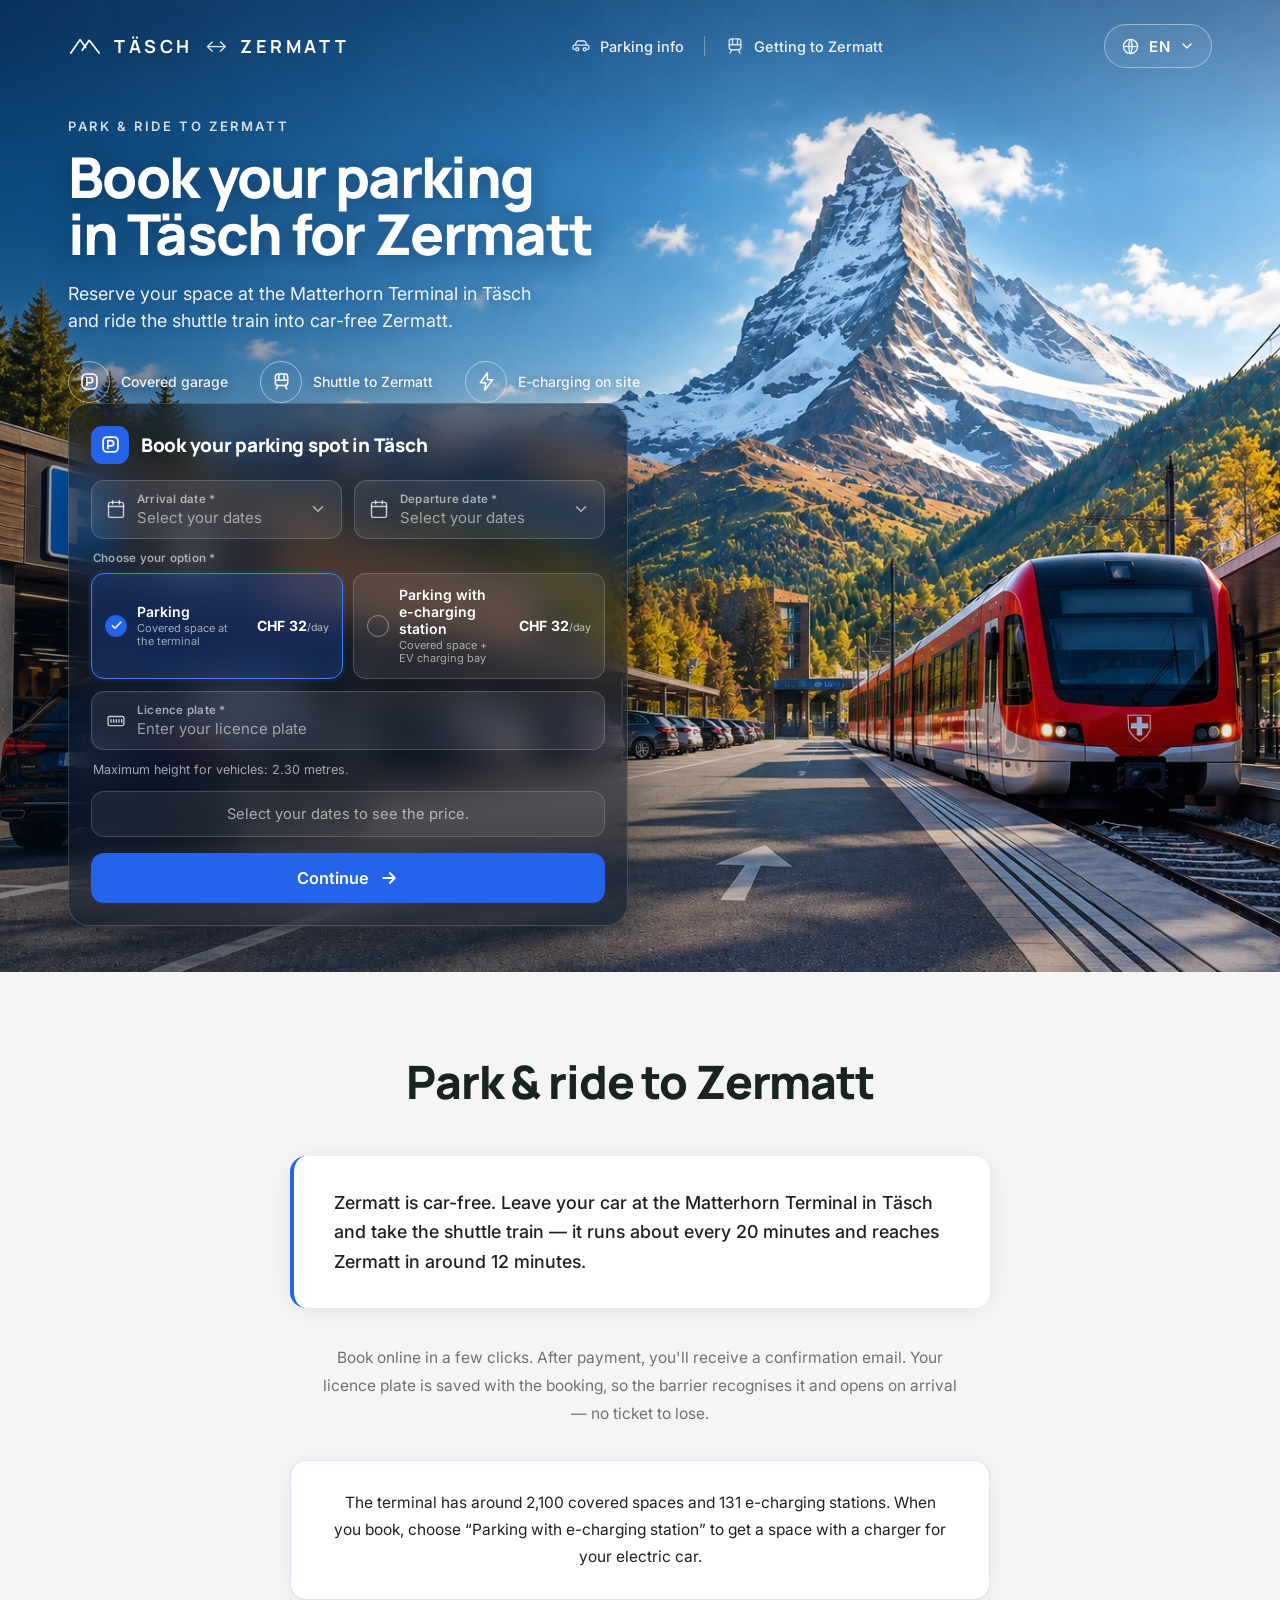
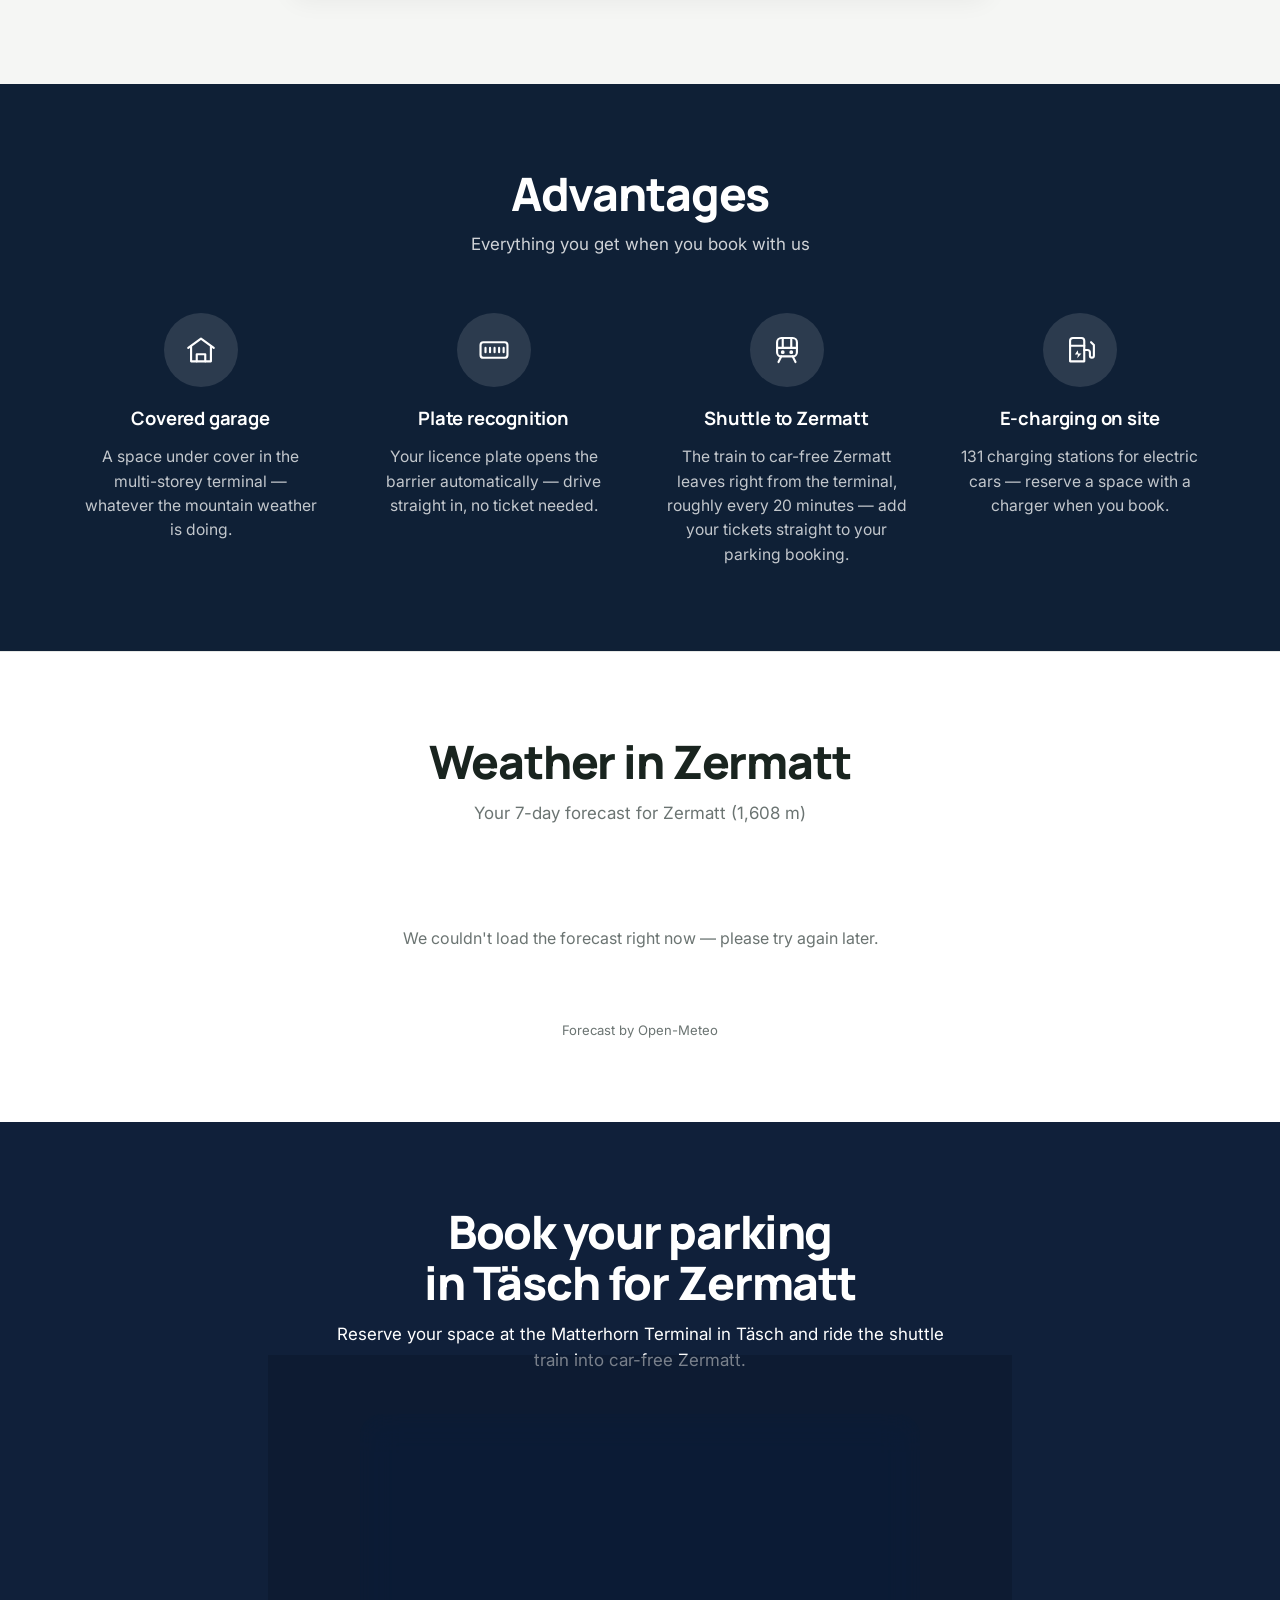
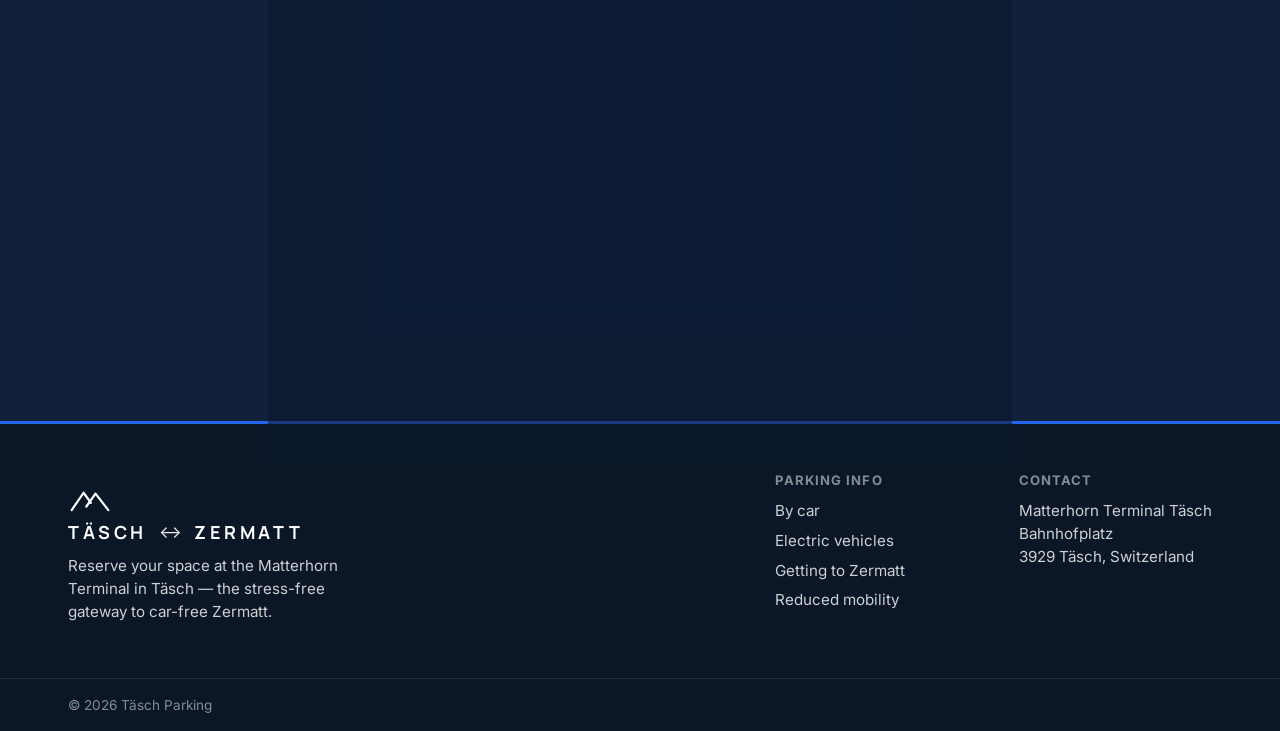
==== commit f53c6aa1: "Add files via upload" ====
--- a/index.html
+++ b/index.html
@@ -44,7 +44,7 @@
   <link rel="preconnect" href="https://fonts.googleapis.com" />
   <link rel="preconnect" href="https://fonts.gstatic.com" crossorigin />
   <link href="https://fonts.googleapis.com/css2?family=Inter:wght@400;500;600;700;800&family=Manrope:wght@600;700;800&display=swap" rel="stylesheet" />
-  <link rel="stylesheet" href="styles.css?v=15" />
+  <link rel="stylesheet" href="styles.css?v=16" />
 </head>
 <body>
   <section class="hero">
@@ -150,8 +150,8 @@
         <h2 data-i18n="info.title">Park &amp; ride to Zermatt</h2>
       </div>
       <p class="dine-guarantee" data-i18n="info.guarantee">Zermatt is car-free. Leave your car at the Matterhorn Terminal in Täsch and take the shuttle train — it runs about every 20 minutes and reaches Zermatt in around 12 minutes.</p>
-      <p class="dine-text" data-i18n="info.process">Book online in a few clicks. After payment, you'll receive a confirmation email. Your licence plate is registered at the barrier, so number-plate recognition lets you drive straight into the covered garage on arrival — no ticket to lose.</p>
-      <p class="dine-voucher" data-i18n="info.extra">The terminal has around 2,100 covered spaces and 131 e-charging stations. Choose “Parking with e-charging station” when you book to reserve a charging bay for your electric car.</p>
+      <p class="dine-text" data-i18n="info.process">Book online in a few clicks. After payment, you'll receive a confirmation email. Your licence plate is saved with the booking, so the barrier recognises it and opens on arrival — no ticket to lose.</p>
+      <p class="dine-voucher" data-i18n="info.extra">The terminal has around 2,100 covered spaces and 131 e-charging stations. When you book, choose “Parking with e-charging station” to get a space with a charger for your electric car.</p>
     </div>
   </section>
 
@@ -171,7 +171,7 @@
             </svg>
           </span>
           <h3 data-i18n="adv.covered.t">Covered garage</h3>
-          <p data-i18n="adv.covered.d">A weather-protected space in the multi-storey terminal, whatever the mountain weather does.</p>
+          <p data-i18n="adv.covered.d">A space under cover in the multi-storey terminal — whatever the mountain weather is doing.</p>
         </li>
         <li class="adv">
           <span class="adv-icon">
@@ -274,6 +274,6 @@
 
   <div class="toast" id="toast" role="status" aria-live="polite"></div>
 
-  <script src="script.js?v=13"></script>
+  <script src="script.js?v=16"></script>
 </body>
 </html>
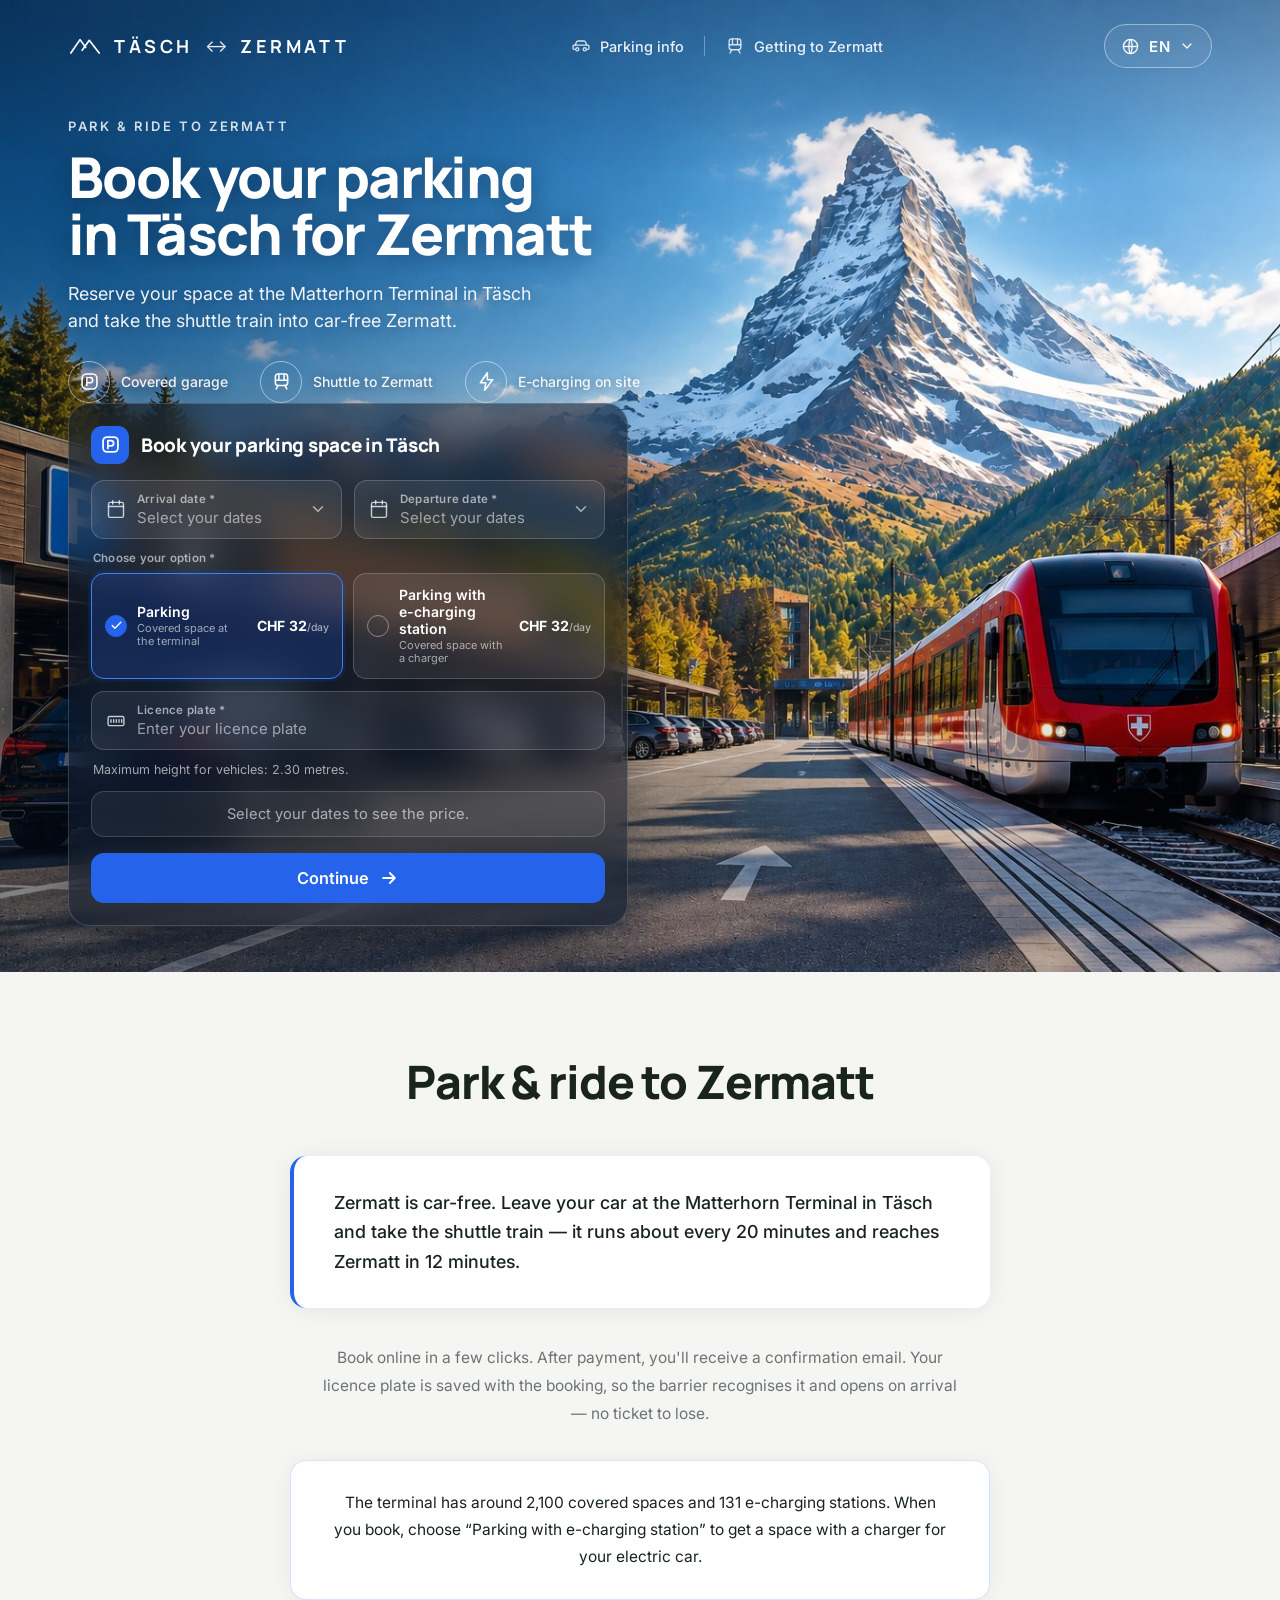
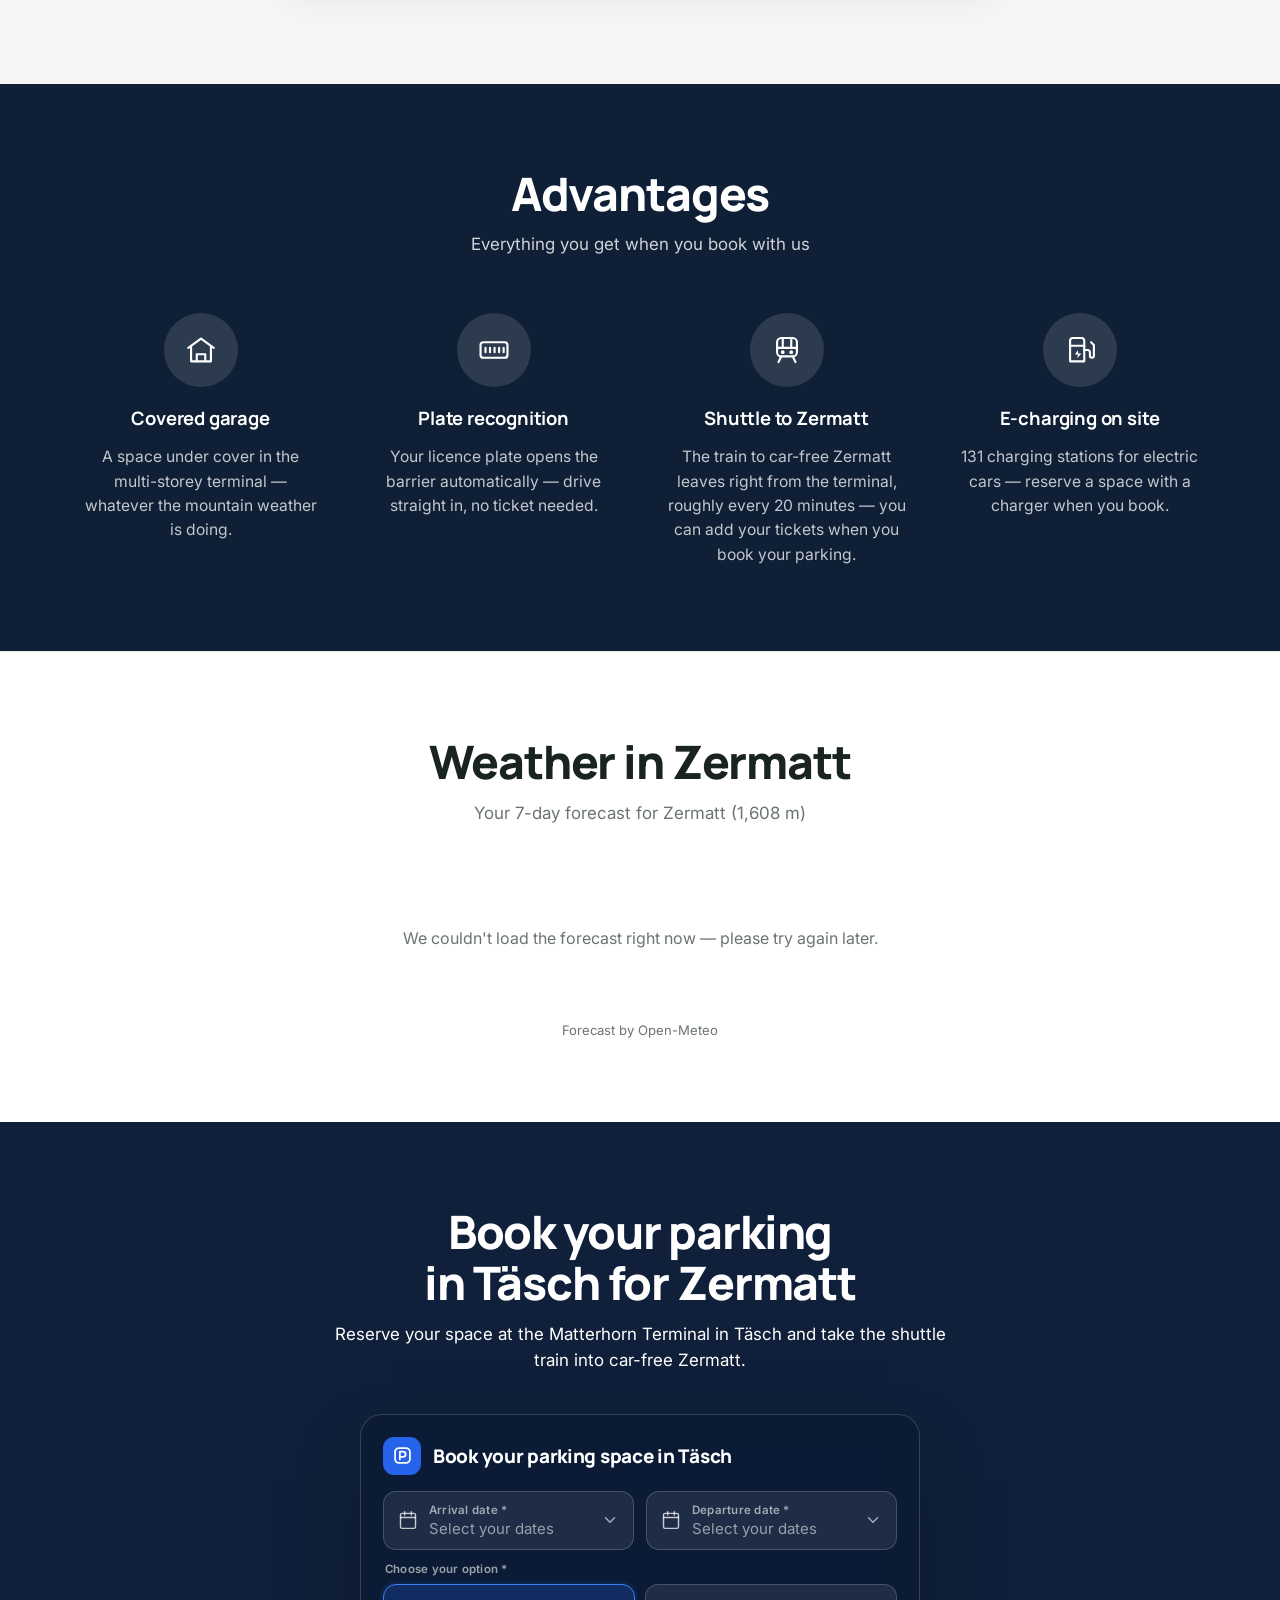
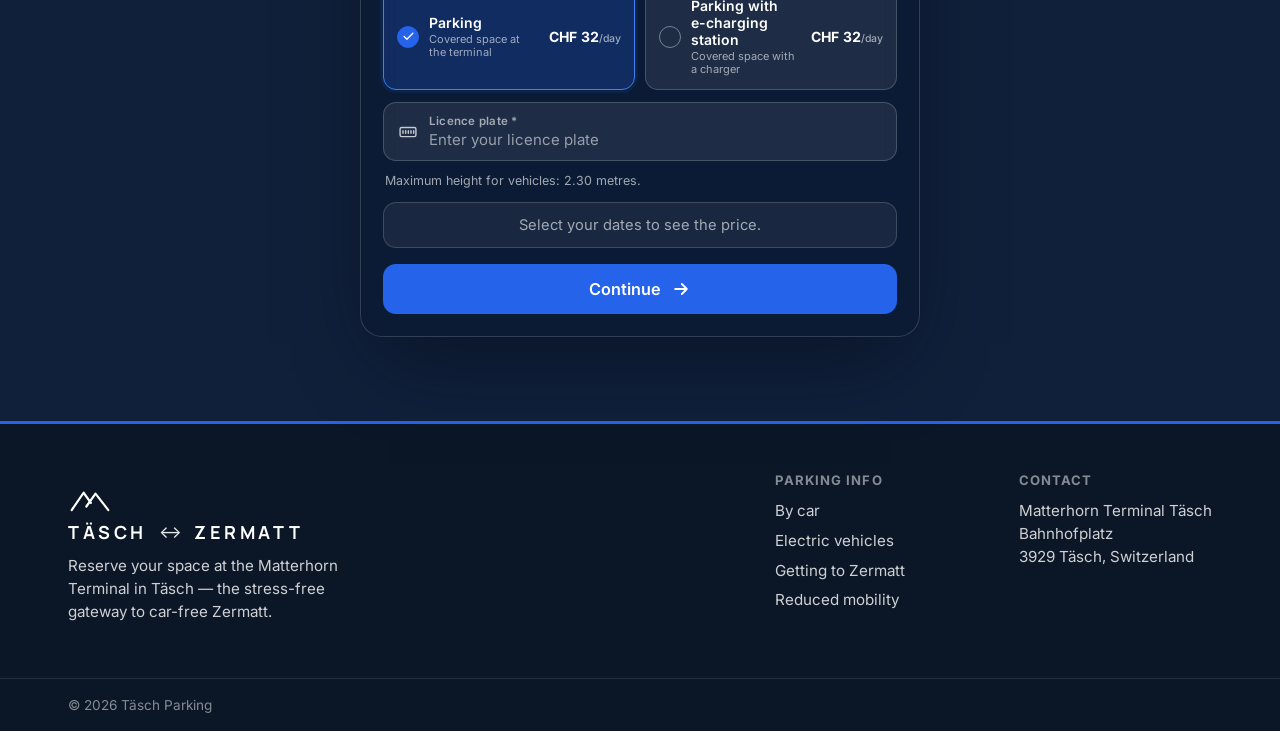
==== commit 0270c7e2: "Add files via upload" ====
--- a/index.html
+++ b/index.html
@@ -1,17 +1,10 @@
 <!doctype html>
 <html lang="en">
 <head>
-  <!-- Yandex.Metrika counter -->
-  <script type="text/javascript">
-    (function(m,e,t,r,i,k,a){m[i]=m[i]||function(){(m[i].a=m[i].a||[]).push(arguments)};m[i].l=1*new Date();for(var j=0;j<document.scripts.length;j++){if(document.scripts[j].src===r){return;}}k=e.createElement(t),a=e.getElementsByTagName(t)[0],k.async=1,k.src=r,a.parentNode.insertBefore(k,a)})(window,document,'script','https://mc.yandex.ru/metrika/tag.js?id=110001464','ym');
-    ym(110001464,'init',{ssr:true,webvisor:true,clickmap:true,ecommerce:"dataLayer",referrer:document.referrer,url:location.href,accurateTrackBounce:true,trackLinks:true});
-  </script>
-  <noscript><div><img src="https://mc.yandex.ru/watch/110001464" style="position:absolute;left:-9999px;" alt=""/></div></noscript>
-  <!-- /Yandex.Metrika counter -->
   <meta charset="utf-8" />
   <meta name="viewport" content="width=device-width, initial-scale=1" />
   <title>Täsch Parking — Book your parking in Täsch for Zermatt</title>
-  <meta name="description" content="Reserve your parking at the Matterhorn Terminal in Täsch and take the shuttle train into car-free Zermatt. Book online, live price, e-charging available." />
+  <meta name="description" content="Reserve your space at the Matterhorn Terminal in Täsch and take the shuttle train into car-free Zermatt." />
   <!-- hreflang alternates -->
   <link rel="alternate" hreflang="en" href="https://taesch-parking.online/" />
   <link rel="alternate" hreflang="de" href="https://taesch-parking.online/?lang=de" />
@@ -44,7 +37,7 @@
   <link rel="preconnect" href="https://fonts.googleapis.com" />
   <link rel="preconnect" href="https://fonts.gstatic.com" crossorigin />
   <link href="https://fonts.googleapis.com/css2?family=Inter:wght@400;500;600;700;800&family=Manrope:wght@600;700;800&display=swap" rel="stylesheet" />
-  <link rel="stylesheet" href="styles.css?v=16" />
+  <link rel="stylesheet" href="styles.css?v=20" />
 </head>
 <body>
   <section class="hero">
@@ -122,7 +115,7 @@
       <div class="hero-copy">
         <p class="hero-eyebrow" data-i18n="info.title">Park &amp; ride to Zermatt</p>
         <h1 class="hero-title" data-i18n="hero.title" data-i18n-html>Book your parking<br>in Täsch for Zermatt</h1>
-        <p class="hero-sub" data-i18n="hero.subtitle">Reserve your space at the Matterhorn Terminal in Täsch and ride the shuttle train into car-free Zermatt.</p>
+        <p class="hero-sub" data-i18n="hero.subtitle">Reserve your space at the Matterhorn Terminal in Täsch and take the shuttle train into car-free Zermatt.</p>
         <ul class="hero-badges">
           <li class="hero-badge">
             <span class="hb-ic"><svg viewBox="0 0 24 24" fill="none" stroke="currentColor" stroke-width="1.8" stroke-linecap="round" stroke-linejoin="round" aria-hidden="true"><rect x="3.5" y="3.5" width="17" height="17" rx="5"/><path d="M9 16.5V7.5h3.6a3 3 0 0 1 0 6H9"/></svg></span>
@@ -149,7 +142,7 @@
       <div class="section-head">
         <h2 data-i18n="info.title">Park &amp; ride to Zermatt</h2>
       </div>
-      <p class="dine-guarantee" data-i18n="info.guarantee">Zermatt is car-free. Leave your car at the Matterhorn Terminal in Täsch and take the shuttle train — it runs about every 20 minutes and reaches Zermatt in around 12 minutes.</p>
+      <p class="dine-guarantee" data-i18n="info.guarantee">Zermatt is car-free. Leave your car at the Matterhorn Terminal in Täsch and take the shuttle train — it runs about every 20 minutes and reaches Zermatt in 12 minutes.</p>
       <p class="dine-text" data-i18n="info.process">Book online in a few clicks. After payment, you'll receive a confirmation email. Your licence plate is saved with the booking, so the barrier recognises it and opens on arrival — no ticket to lose.</p>
       <p class="dine-voucher" data-i18n="info.extra">The terminal has around 2,100 covered spaces and 131 e-charging stations. When you book, choose “Parking with e-charging station” to get a space with a charger for your electric car.</p>
     </div>
@@ -194,7 +187,7 @@
             </svg>
           </span>
           <h3 data-i18n="adv.shuttle.t">Shuttle to Zermatt</h3>
-          <p data-i18n="adv.shuttle.d">The train to car-free Zermatt leaves right from the terminal, roughly every 20 minutes — add your tickets straight to your parking booking.</p>
+          <p data-i18n="adv.shuttle.d">The train to car-free Zermatt leaves right from the terminal, roughly every 20 minutes — you can add your tickets when you book your parking.</p>
         </li>
         <li class="adv">
           <span class="adv-icon">
@@ -231,7 +224,7 @@
     <div class="wrap">
       <div class="section-head">
         <h2 data-i18n="hero.title" data-i18n-html>Book your parking<br>in Täsch for Zermatt</h2>
-        <p data-i18n="hero.subtitle">Reserve your space at the Matterhorn Terminal in Täsch and ride the shuttle train into car-free Zermatt.</p>
+        <p data-i18n="hero.subtitle">Reserve your space at the Matterhorn Terminal in Täsch and take the shuttle train into car-free Zermatt.</p>
       </div>
       <div class="booking-card">
         <div id="bkContent2"></div>
@@ -274,6 +267,6 @@
 
   <div class="toast" id="toast" role="status" aria-live="polite"></div>
 
-  <script src="script.js?v=16"></script>
+  <script src="script.js?v=20"></script>
 </body>
 </html>
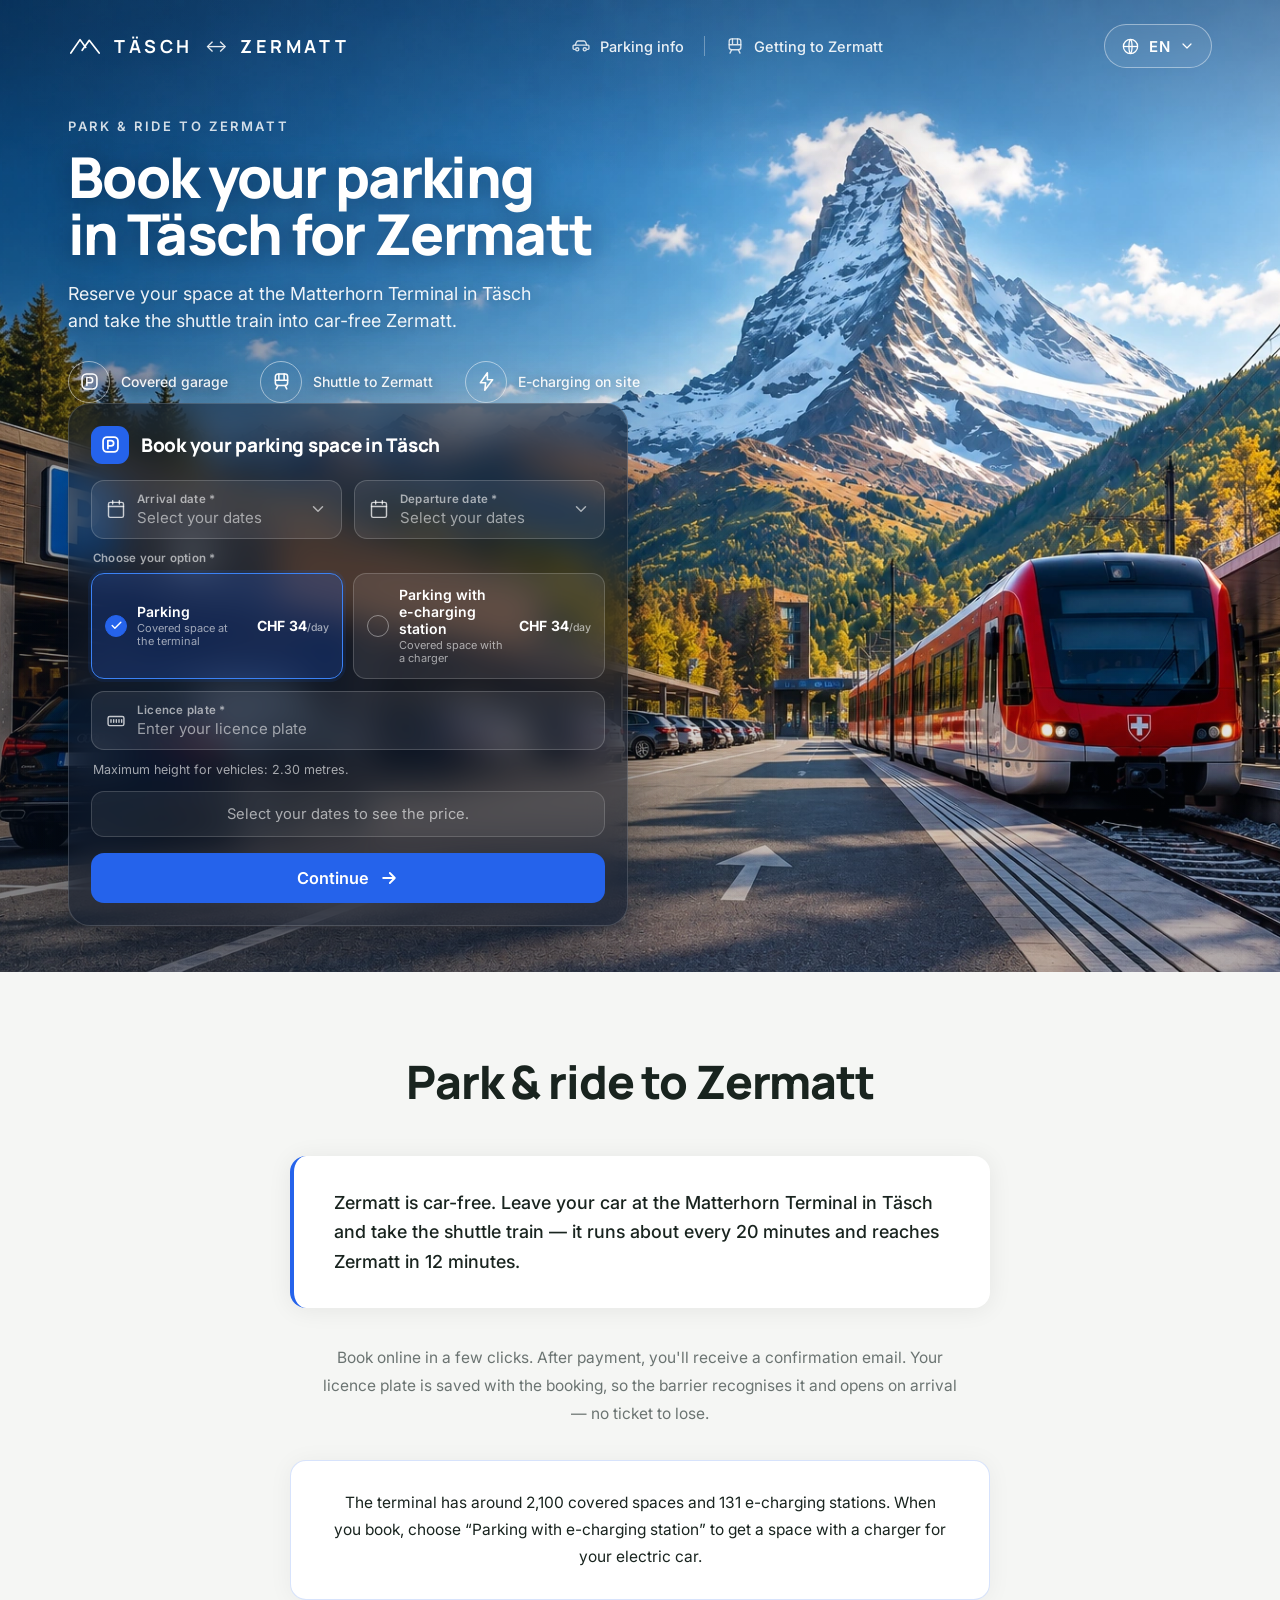
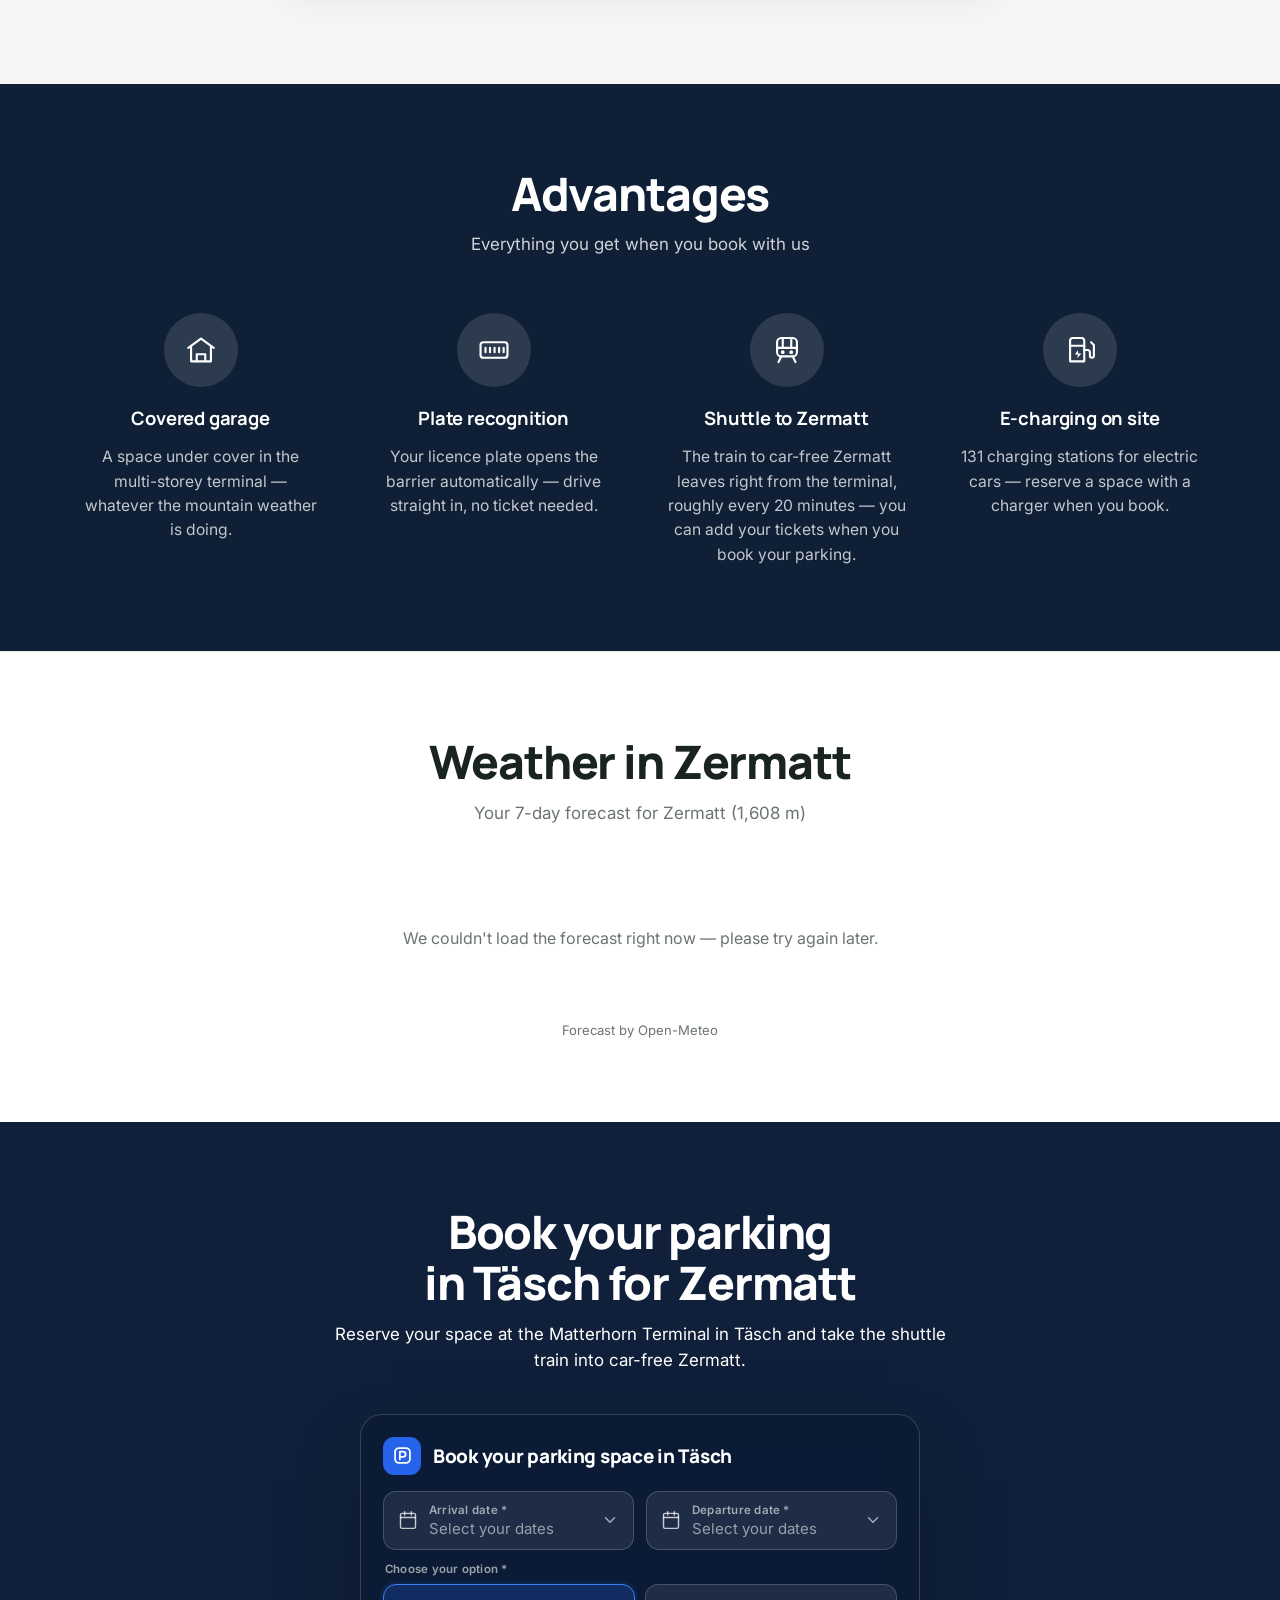
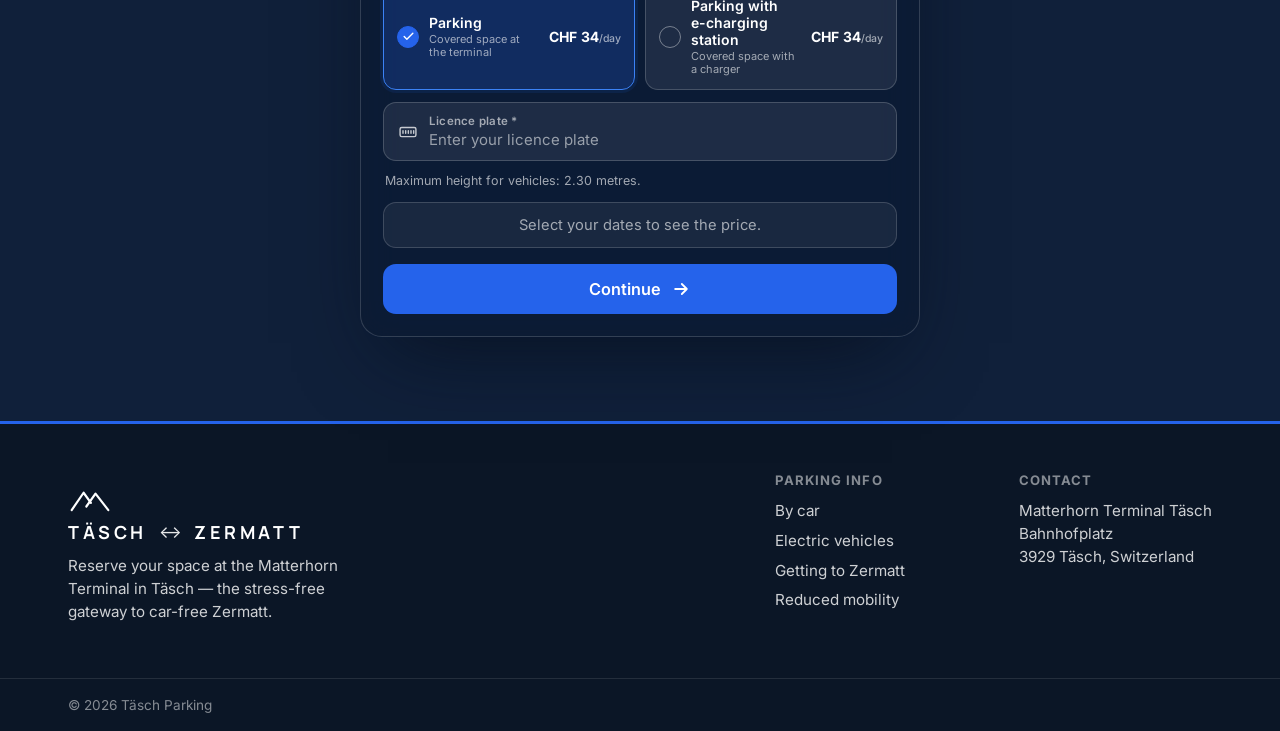
==== commit 156afef7: "Add files via upload" ====
--- a/index.html
+++ b/index.html
@@ -37,7 +37,7 @@
   <link rel="preconnect" href="https://fonts.googleapis.com" />
   <link rel="preconnect" href="https://fonts.gstatic.com" crossorigin />
   <link href="https://fonts.googleapis.com/css2?family=Inter:wght@400;500;600;700;800&family=Manrope:wght@600;700;800&display=swap" rel="stylesheet" />
-  <link rel="stylesheet" href="styles.css?v=20" />
+  <link rel="stylesheet" href="styles.css?v=36" />
 </head>
 <body>
   <section class="hero">
@@ -267,6 +267,6 @@
 
   <div class="toast" id="toast" role="status" aria-live="polite"></div>
 
-  <script src="script.js?v=20"></script>
+  <script src="script.js?v=36"></script>
 </body>
 </html>
--- a/styles.css
+++ b/styles.css
@@ -773,8 +773,10 @@
   .article { grid-template-columns: 1fr; }
   .facts { position: static; }
 }
-@media (max-width: 680px) {
+@media (max-width: 860px) {
   .page-nav a:not(.page-nav-cta) { display: none; }
+  /* with the text links gone, keep the booking button next to the language pill */
+  .page-header .page-nav { margin-inline-start: auto; }
 }
 
 /* ============================================================
@@ -1710,3 +1712,166 @@
   .hero-copy { max-width: 820px; }
   .hero-title { font-size: clamp(2.6rem, 4.4vw, 3.9rem); }
 }
+
+/* ============================================================
+   Phone header (2026-09-16). Brand + language pill needed ~430px on the
+   home page and brand + "Book parking" + pill ~520px on the sub-pages, so
+   on nearly every phone the pill was cut off at the right edge and the
+   sub-pages were rendered zoomed out to fit their header. On phones the
+   wordmark tightens, the pill slims down and the sub-page booking link
+   becomes an icon button (its name stays in aria-label).
+   ============================================================ */
+.page-nav-cta { display: inline-flex; align-items: center; gap: 8px; }
+.page-nav-cta-ic { display: none; flex: none; }
+
+@media (max-width: 560px) {
+  .header-inner { gap: 10px; }
+  .site-header .brand, .page-header .brand { gap: 8px; }
+  .site-header .hero-wordmark, .page-header .hero-wordmark { gap: 7px; }
+  .site-header .brand-mark, .page-header .brand-mark { width: 30px; height: 30px; }
+  .site-header .hero-wordmark .brand-name,
+  .page-header .hero-wordmark .brand-name { font-size: 13px; letter-spacing: .12em; }
+  .site-header .brand-arrow, .page-header .brand-arrow { font-size: 13px; }
+
+  .lang-btn { height: 40px; min-width: 64px; justify-content: center; padding-inline: 12px; gap: 6px; font-size: 14px; }
+  .lang-btn .icon { width: 17px; height: 17px; }
+  .lang-btn .chevron { width: 14px; height: 14px; }
+
+}
+
+@media (max-width: 680px) {
+  .page-header .page-nav { gap: 0; margin-inline-start: auto; }
+  .page-header .page-nav-cta { justify-content: center; width: 40px; height: 40px; padding: 0; }
+  .page-header .page-nav-cta span { display: none; }
+  .page-header .page-nav-cta-ic { display: block; width: 22px; height: 22px; }
+}
+
+@media (max-width: 400px) {
+  :root { --pad: 20px; }
+  .header-inner { gap: 8px; }
+  .site-header .brand, .page-header .brand { gap: 7px; }
+  .site-header .hero-wordmark, .page-header .hero-wordmark { gap: 5px; }
+  .site-header .brand-mark, .page-header .brand-mark { width: 26px; height: 26px; }
+  .site-header .hero-wordmark .brand-name,
+  .page-header .hero-wordmark .brand-name { font-size: 12px; letter-spacing: .07em; }
+  .lang-btn { padding-inline: 10px; }
+}
+
+/* the two text links in the home-page header only fit next to the brand and the pill in
+   every language from ~1003px (pt is the longest) — below that the pill was cut off */
+@media (max-width: 1010px) {
+  .hero-nav { display: none; }
+}
+
+@media (max-width: 350px) {
+  .header-inner { gap: 6px; }
+  .site-header .hero-wordmark .brand-name,
+  .page-header .hero-wordmark .brand-name { letter-spacing: .05em; }
+  .lang-btn { min-width: 60px; }
+  .lang-btn .icon { display: none; }
+}
+
+/* ============================================================
+   Booking card on narrow screens (2026-09-16)
+   ============================================================ */
+/* the 3-step indicator never pushes the card wider: labels shrink with an ellipsis */
+.bk-step { min-width: 0; }
+.bk-step b { flex: none; }
+.bk-step-label { min-width: 0; overflow: hidden; text-overflow: ellipsis; white-space: nowrap; }
+
+/* price line: the calculation may wrap, the amount never does */
+.booking-card .bk-price-line > span:first-child { min-width: 0; }
+.booking-card .bk-price-line > span:last-child { flex: none; white-space: nowrap; }
+
+@media (max-width: 700px) {
+  /* all three labels ("Detalhes do estacionamento · Bilhetes · Pagamento") only fit on a
+     wide card — on phones the done/upcoming steps keep just their number */
+  .booking-card .bk-steps { gap: 8px; }
+  .booking-card .bk-step:not(.is-active) { gap: 0; }
+  .booking-card .bk-step:not(.is-active) .bk-step-label { display: none; }
+  .booking-card .bk-step-line { max-width: none; }
+
+  /* "Long-stay rate (8+ days)" was nowrap and pushed the amount off the card
+     (282px in Russian on a 242px card) — on phones it gets its own line */
+  .booking-card .bk-price-note { display: block; white-space: normal; margin-top: 2px; }
+}
+
+/* the terms checkbox is a flex item: a long label used to squeeze it to 13px wide */
+.bk-check input { flex: none; }
+.bk-check-terms { align-items: flex-start; }
+.bk-check-terms input { margin-top: 2px; }
+
+/* phones in either orientation (and tablets): anything touched with a finger */
+@media (max-width: 560px), (pointer: coarse) {
+  /* touch targets: footer links were 23px tall, the forecast credit 16px */
+  .footer-col a { margin: 0; padding-block: 8px; }
+  .breadcrumb a { display: inline-block; padding: 9px 6px; margin: -9px -6px; }
+  .breadcrumb { row-gap: 16px; }
+  .back-link { padding-block: 10px; margin-top: 28px; }
+  .footer-col p { margin: 8px 0; }
+  .weather-source a { display: inline-block; padding-block: 8px; }
+  .booking-card .bk-check input { width: 20px; height: 20px; }
+
+  /* nothing on the card below 12px on a phone */
+  .booking-card .bk-opt-sub { font-size: 12px; }
+  .booking-card .bk-opt-price small { font-size: 12px; }
+}
+
+/* date pills: a grid track can't get narrower than its content by default, so a long
+   placeholder ("Válassza ki a dátumokat") pushed the two side-by-side pills off the card
+   at 561-600px; the tracks may shrink now and a placeholder wraps instead */
+.bk-dates > .bk-fieldbtn { min-width: 0; }
+.bk-fb-val.is-ph { white-space: normal; }
+@media (min-width: 561px) {
+  .bk-dates { grid-template-columns: repeat(2, minmax(0, 1fr)); }
+}
+/* option buttons: same grid-track minimum ("Estacionamento com estação de carregamento"
+   pushed the pair 4px past the card at 568px) */
+.bk-opt, .bk-opt-body { min-width: 0; }
+@media (min-width: 561px) {
+  .bk-opts, .booking-card .bk-opts { grid-template-columns: repeat(2, minmax(0, 1fr)); }
+}
+
+@media (max-width: 400px) {
+  /* one option per row, but the price beside the text left the description ~85px wide
+     ("Крытое / место с / зарядной / станцией") — the price moves under the name instead */
+  .booking-card .bk-opt { display: grid; grid-template-columns: auto minmax(0, 1fr); column-gap: 12px; row-gap: 3px; }
+  .booking-card .bk-opt-check { grid-row: 1 / span 2; }
+  .booking-card .bk-opt-price { grid-column: 2; justify-self: start; margin: 0; padding: 0; }
+}
+/* a long option name ("…estação de carregamento", "…töltőállomással") may break inside a word
+   rather than run past the button */
+.bk-opt-name { overflow-wrap: anywhere; hyphens: auto; }
+
+/* iOS zooms into a focused field under 16px — landscape iPhones (844/932px wide) are
+   wider than the 820px rule above, so key the 16px size to touch screens as well */
+@media (pointer: coarse) {
+  .booking-card input,
+  .booking-card select,
+  .booking-card textarea,
+  .booking-card .bk-fb-input,
+  .booking-card .bk-input,
+  .booking-card .bk-select { font-size: 16px; }
+}
+
+/* headings: a single long word must never run out of its box (the section hero clips it) */
+.hero-title, .section-hero h1, .section-head h2, .prose h2 { overflow-wrap: break-word; }
+
+@media (max-width: 400px) {
+  /* 2.1rem (33.6px) left no room for "akadálymentesség" (hu) or "Parkeerinformatie" (nl)
+     inside 280px — scale with the screen instead */
+  .section-hero h1 { font-size: clamp(1.75rem, 9vw, 2.1rem); }
+}
+
+/* the mountain mark was white-on-white in the light sub-page header (copied from the
+   hero, where it sits on the photo) — it takes the header's ink colour like the wordmark */
+.page-header .brand-mark { color: inherit; }
+
+/* an amount never breaks between "CHF" and the number ("CHF / 360" on a 320px card) */
+.bk-price-total strong,
+.bk-summary-total > span:last-child,
+.bk-summary-row > span:last-child,
+.bk-ticket-price { white-space: nowrap; }
+.bk-price-total > span:first-child,
+.bk-summary-total > span:first-child,
+.bk-summary-row > span:first-child { min-width: 0; }
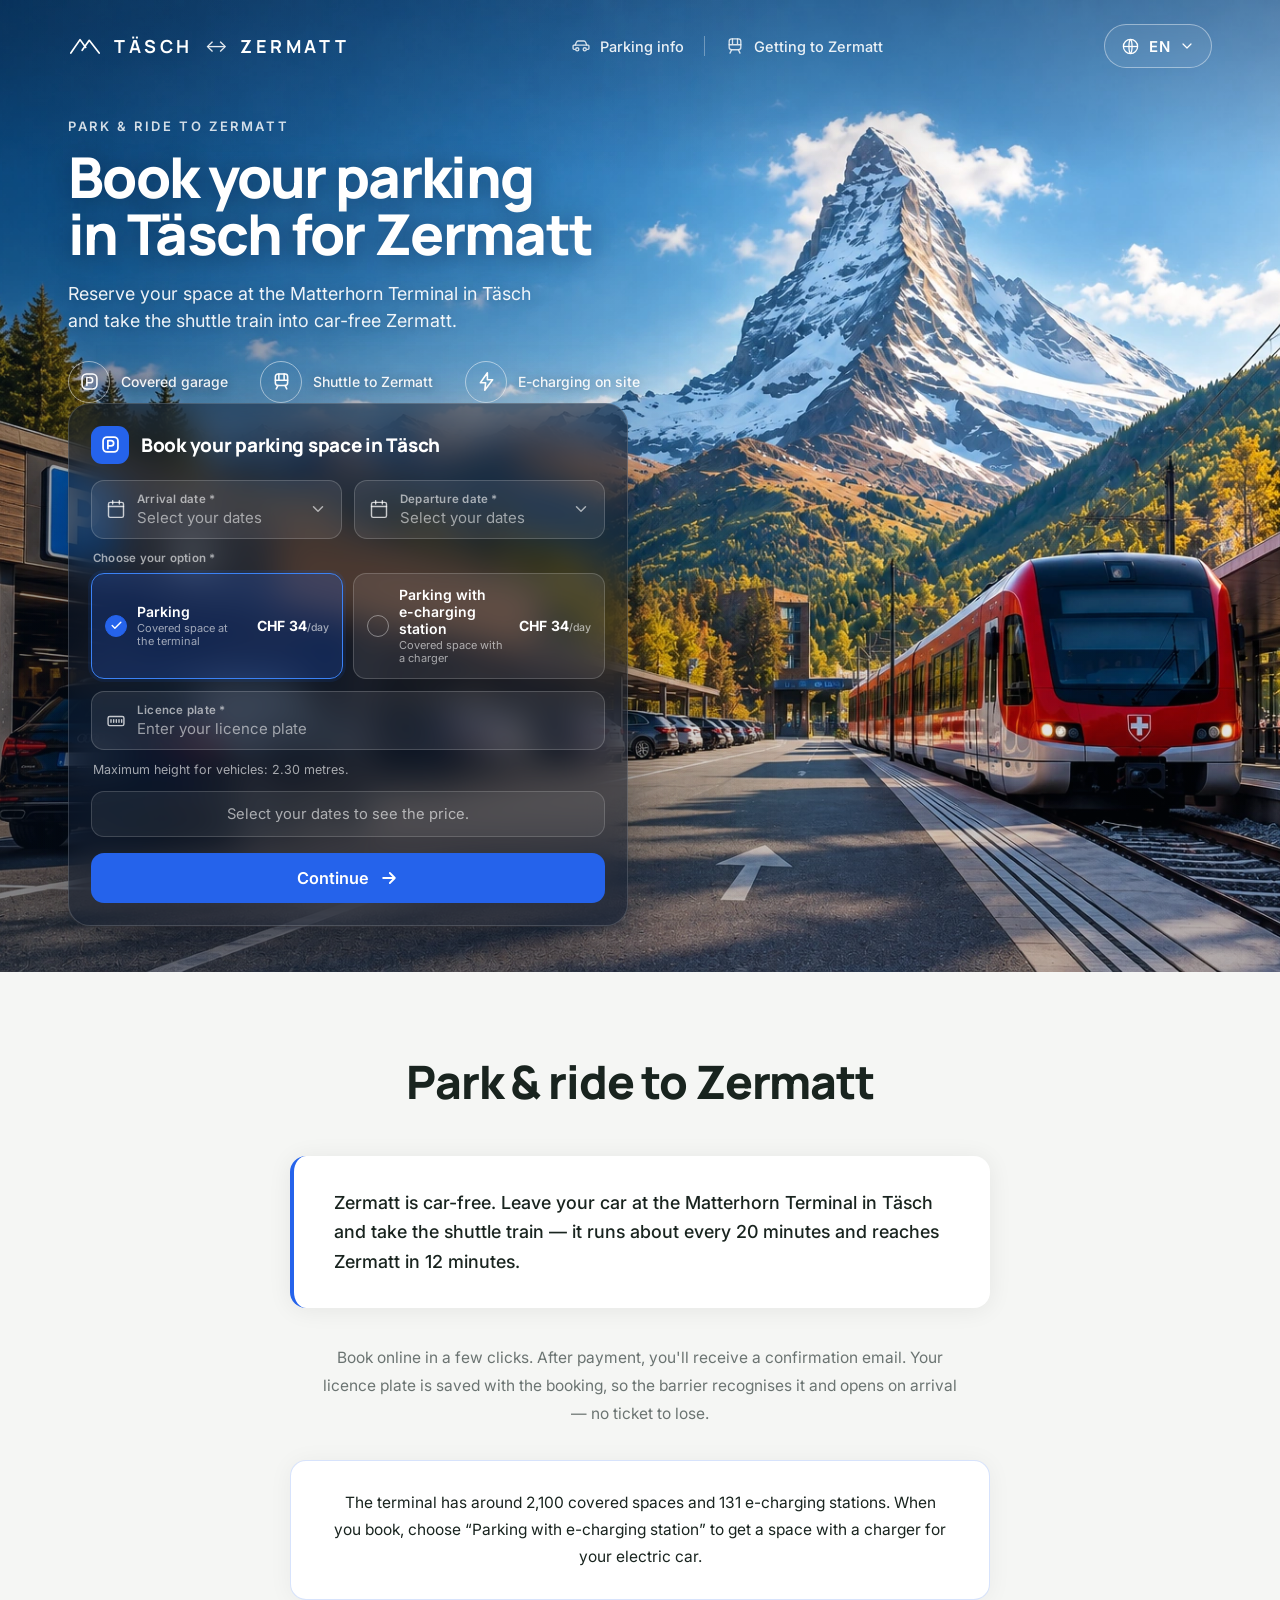
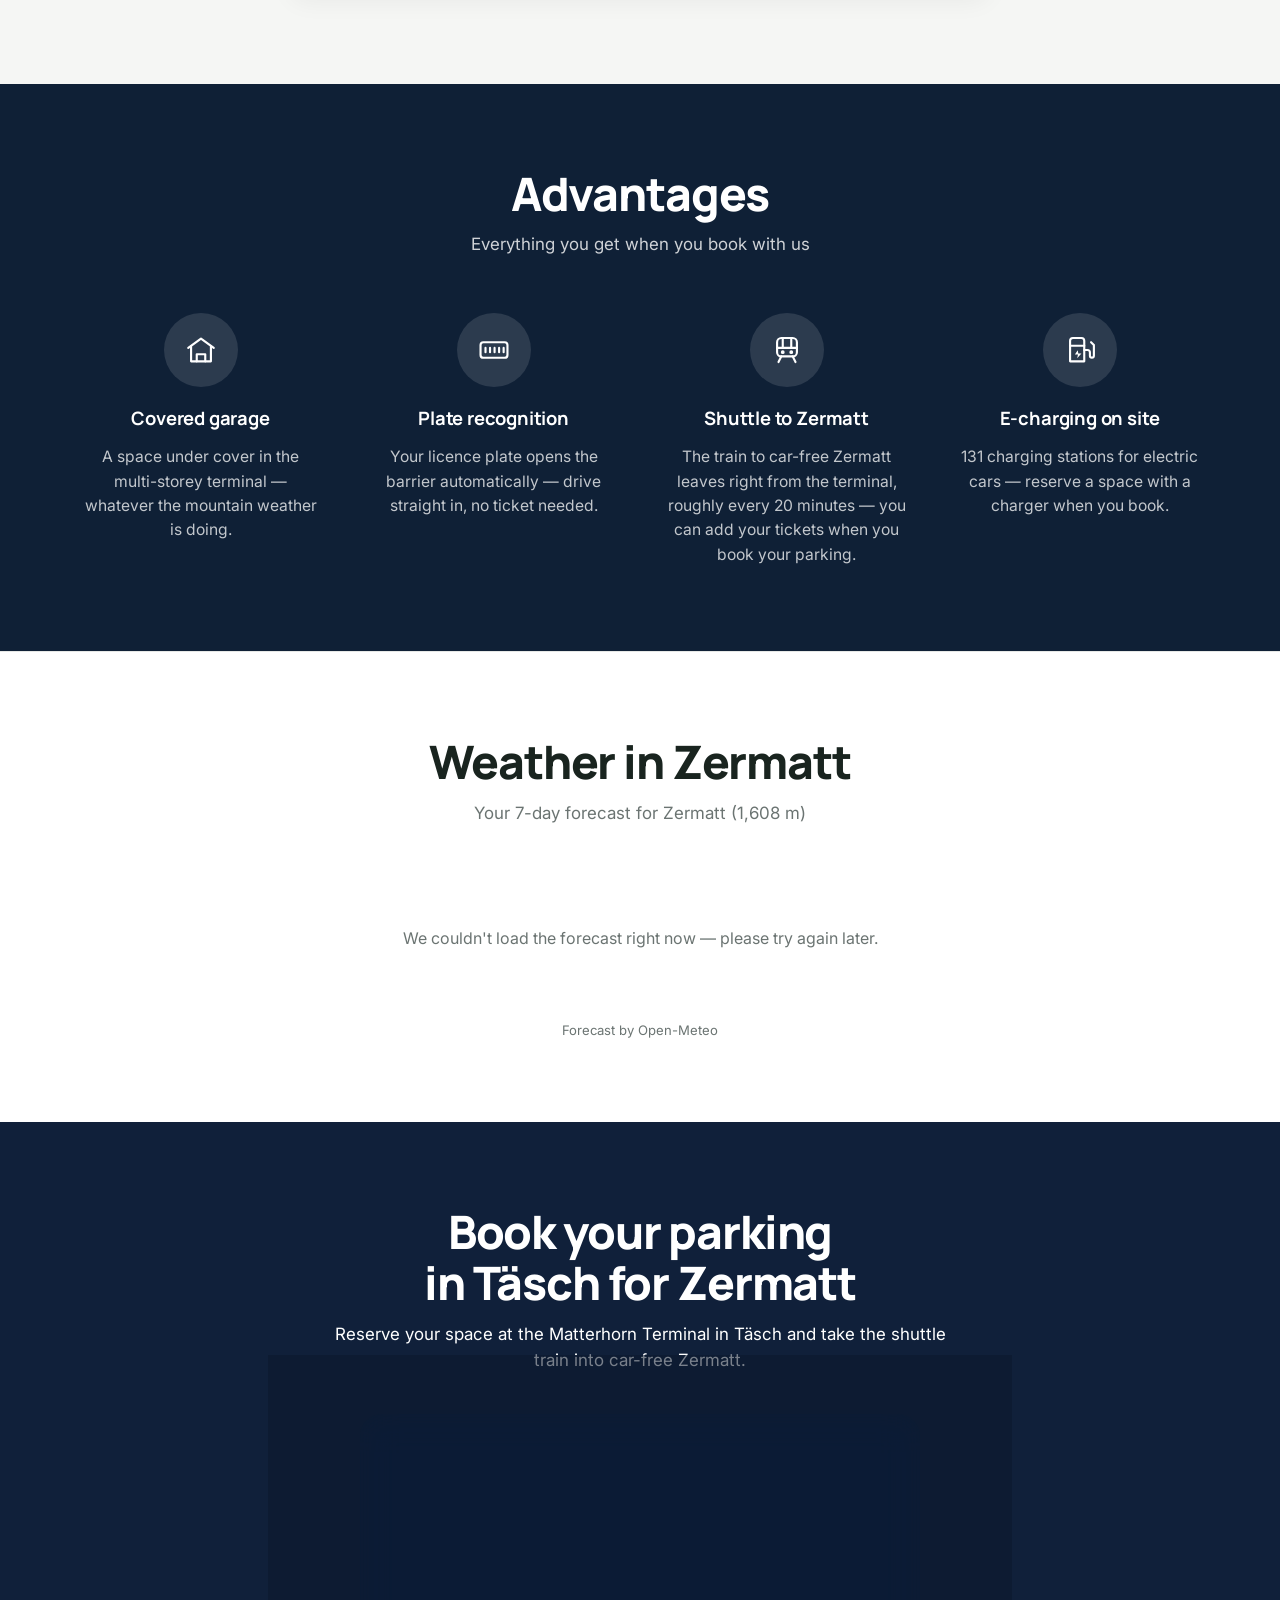
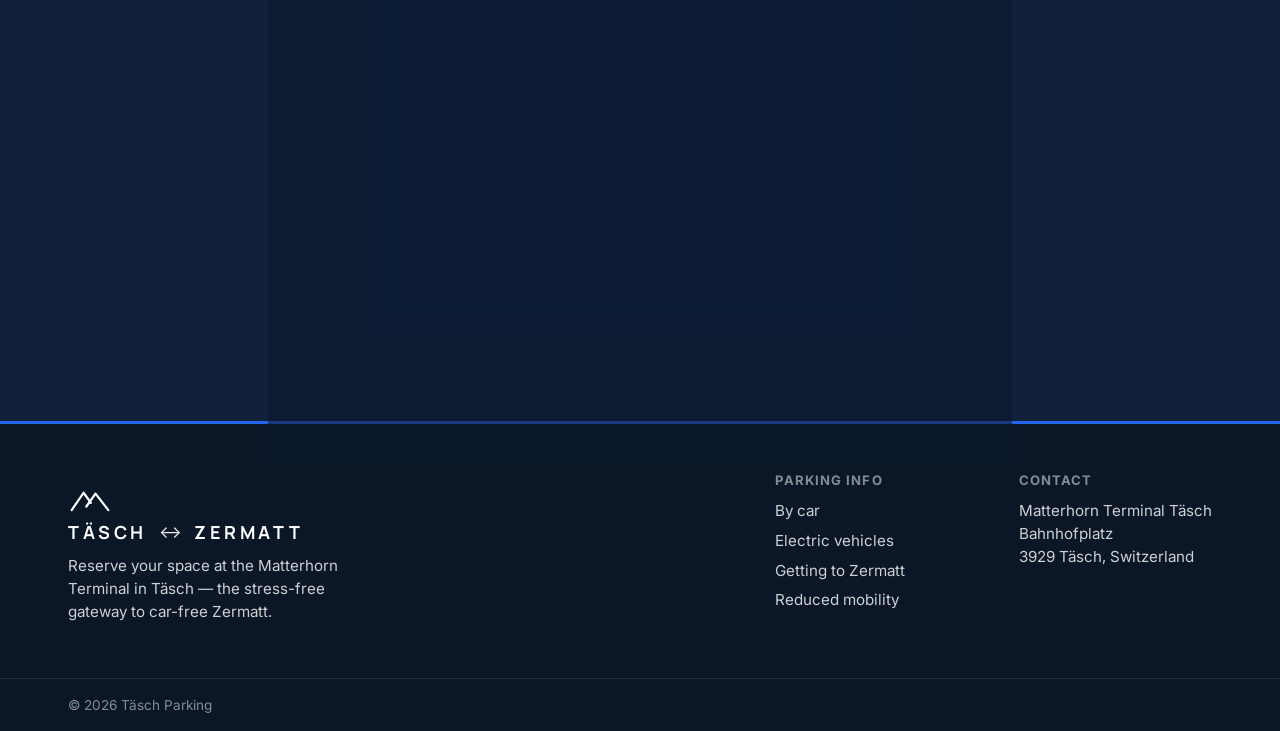
==== commit 03ef6986: "Add files via upload" ====
--- a/index.html
+++ b/index.html
@@ -3,6 +3,18 @@
 <head>
   <meta charset="utf-8" />
   <meta name="viewport" content="width=device-width, initial-scale=1" />
+  <!-- Yandex.Metrika counter -->
+  <script type="text/javascript">
+    (function(m,e,t,r,i,k,a){
+        m[i]=m[i]||function(){(m[i].a=m[i].a||[]).push(arguments)};
+        m[i].l=1*new Date();
+        for (var j = 0; j < document.scripts.length; j++) {if (document.scripts[j].src === r) { return; }}
+        k=e.createElement(t),a=e.getElementsByTagName(t)[0],k.async=1,k.src=r,a.parentNode.insertBefore(k,a)
+    })(window, document,'script','https://mc.yandex.ru/metrika/tag.js?id=112734916', 'ym');
+
+    ym(112734916, 'init', {ssr:true, webvisor:true, clickmap:true, ecommerce:"dataLayer", referrer: document.referrer, url: location.href, accurateTrackBounce:true, trackLinks:true});
+  </script>
+  <!-- /Yandex.Metrika counter -->
   <title>Täsch Parking — Book your parking in Täsch for Zermatt</title>
   <meta name="description" content="Reserve your space at the Matterhorn Terminal in Täsch and take the shuttle train into car-free Zermatt." />
   <!-- hreflang alternates -->
@@ -40,6 +52,8 @@
   <link rel="stylesheet" href="styles.css?v=36" />
 </head>
 <body>
+  <!-- Yandex.Metrika counter (no-JS pixel) -->
+  <noscript><div><img src="https://mc.yandex.ru/watch/112734916" style="position:absolute; left:-9999px;" alt="" /></div></noscript>
   <section class="hero">
     <img class="hero-bg" src="assets/hero.webp" alt="" aria-hidden="true">
     <!-- Header -->
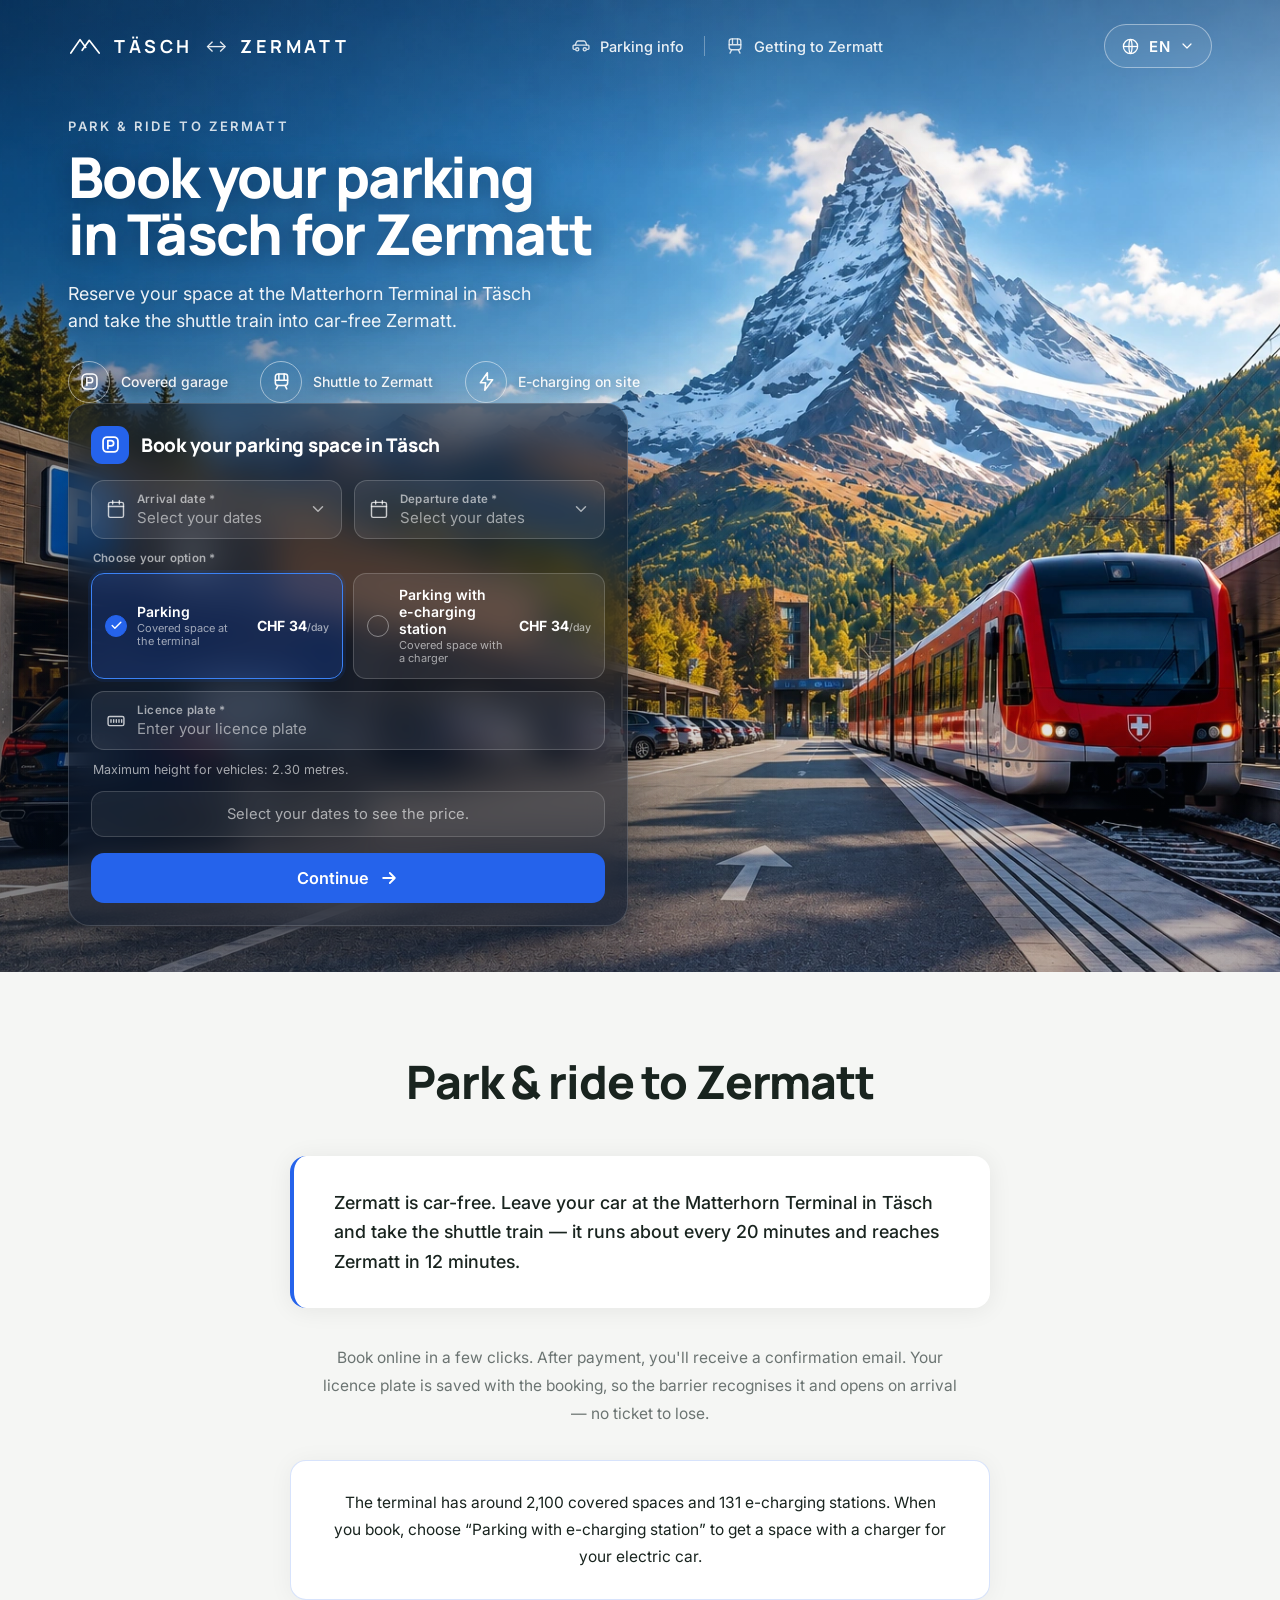
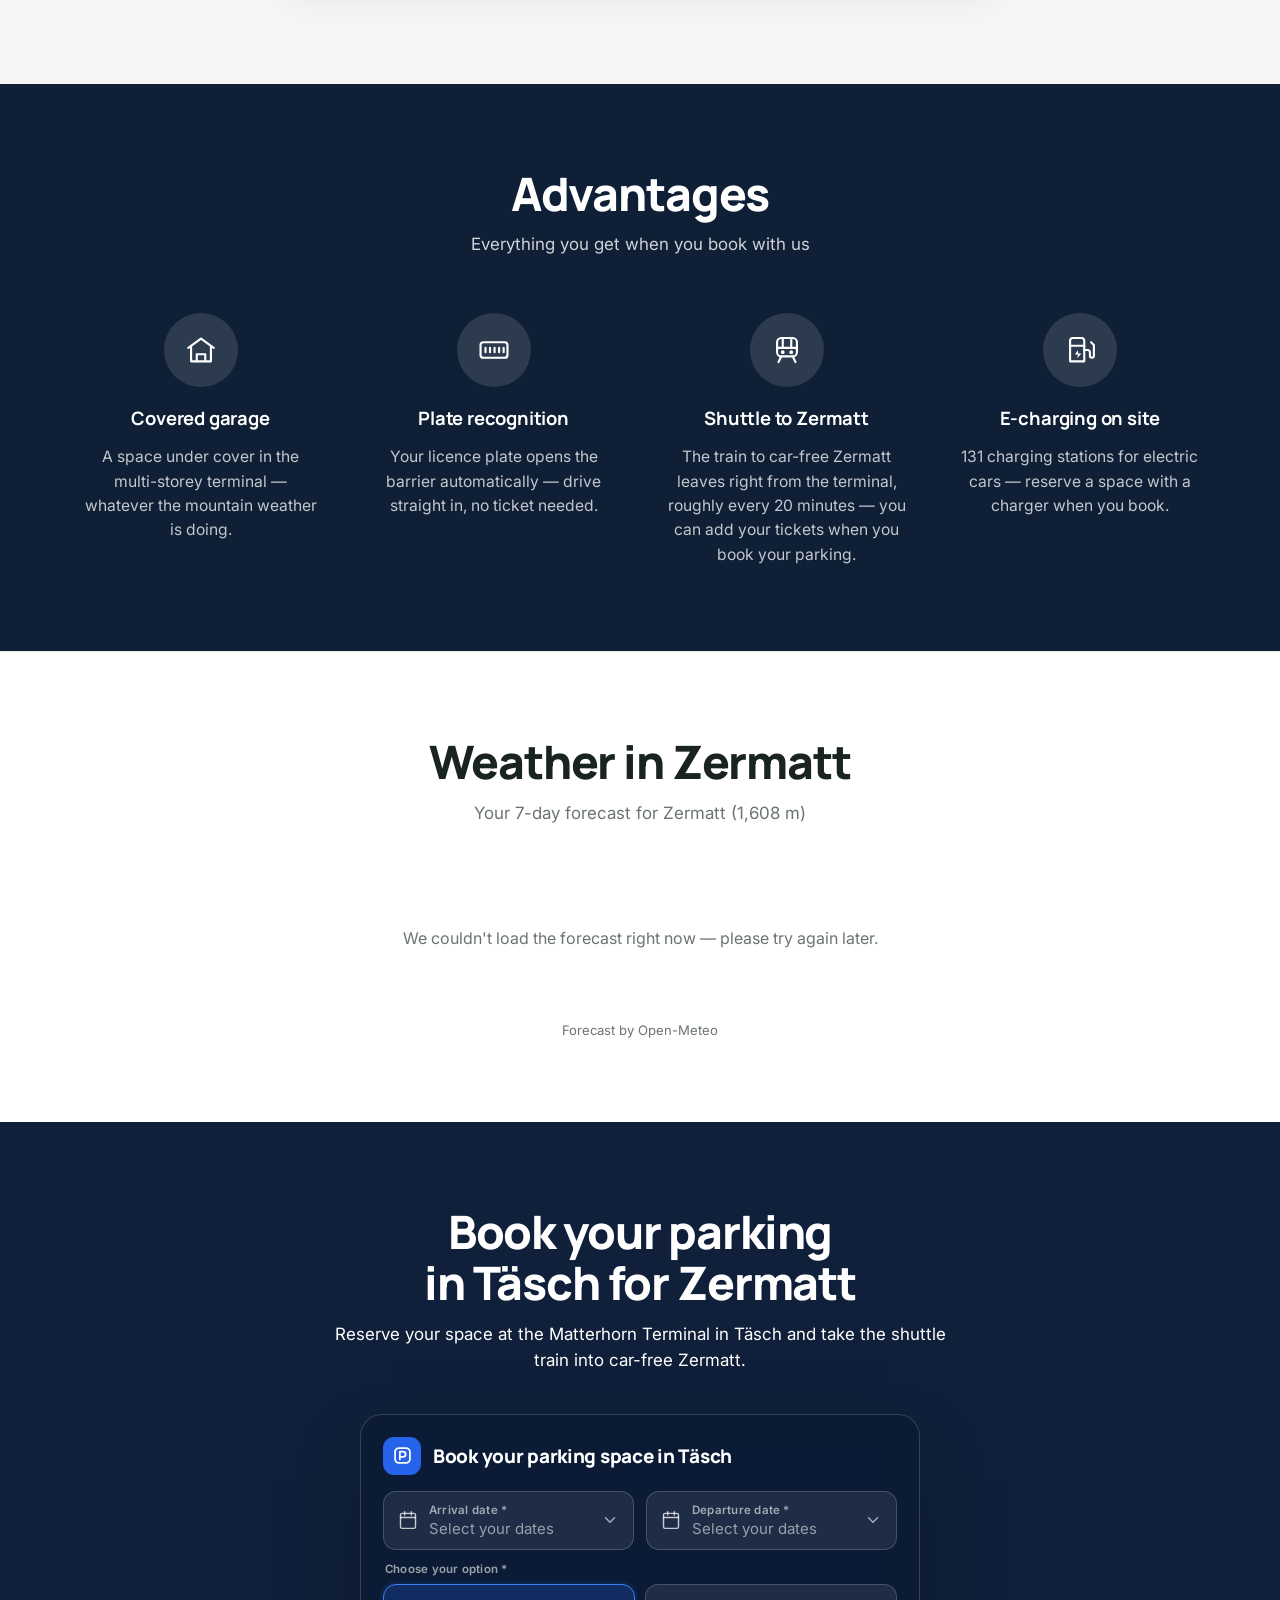
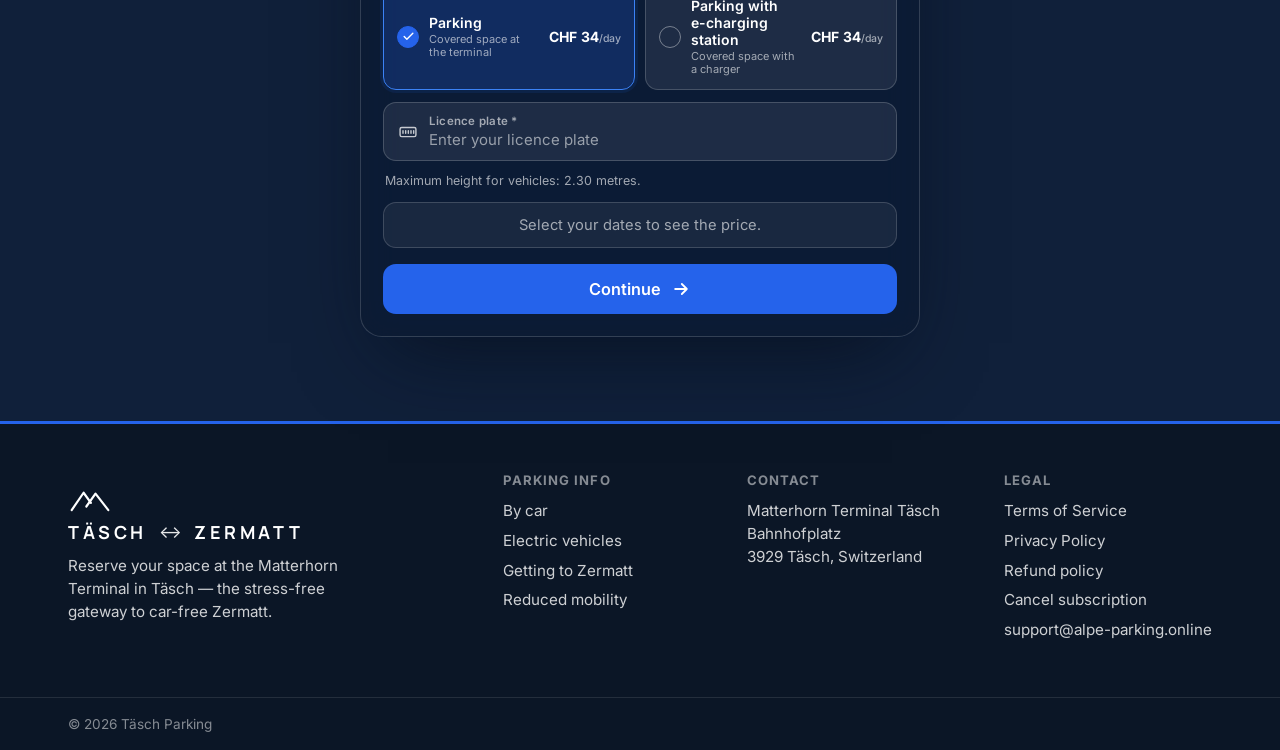
==== commit b5a50d61: "Add files via upload" ====
--- a/index.html
+++ b/index.html
@@ -49,7 +49,7 @@
   <link rel="preconnect" href="https://fonts.googleapis.com" />
   <link rel="preconnect" href="https://fonts.gstatic.com" crossorigin />
   <link href="https://fonts.googleapis.com/css2?family=Inter:wght@400;500;600;700;800&family=Manrope:wght@600;700;800&display=swap" rel="stylesheet" />
-  <link rel="stylesheet" href="styles.css?v=36" />
+  <link rel="stylesheet" href="styles.css?v=39" />
 </head>
 <body>
   <!-- Yandex.Metrika counter (no-JS pixel) -->
@@ -273,6 +273,14 @@
         <h4 data-i18n="footer.contact">Contact</h4>
         <p>Matterhorn Terminal Täsch<br />Bahnhofplatz<br />3929 Täsch, <span data-i18n="footer.country">Switzerland</span></p>
       </div>
+      <div class="footer-col footer-legal">
+        <h4 data-i18n="legal.heading">Legal</h4>
+        <a href="terms.html" data-i18n="legal.terms">Terms of Service</a>
+        <a href="privacy.html" data-i18n="legal.privacy">Privacy Policy</a>
+        <a href="refund.html" data-i18n="legal.refund">Refund policy</a>
+        <a href="cancel-subscription.html" data-i18n="legal.cancel">Cancel subscription</a>
+        <a href="mailto:support@alpe-parking.online">support@alpe-parking.online</a>
+      </div>
     </div>
     <div class="footer-bottom">
       <div class="wrap"><span data-i18n="footer.legal">© 2026 Täsch Parking</span></div>
@@ -281,6 +289,6 @@
 
   <div class="toast" id="toast" role="status" aria-live="polite"></div>
 
-  <script src="script.js?v=36"></script>
+  <script src="script.js?v=39"></script>
 </body>
 </html>
--- a/styles.css
+++ b/styles.css
@@ -1875,3 +1875,43 @@
 .bk-price-total > span:first-child,
 .bk-summary-total > span:first-child,
 .bk-summary-row > span:first-child { min-width: 0; }
+
+/* ============================================================
+   Subscription (2026-10-03): checkout note, Terms checkbox links,
+   legal pages and the cancel-subscription form (as on the Venice site)
+   ============================================================ */
+/* the gray note under the pay button — 12px is the floor: it is where the monthly charge is stated */
+.bk-fine { margin: 14px 0 0; font-size: 12px; line-height: 1.45; color: var(--muted); }
+.booking-card .bk-fine { color: rgba(255, 255, 255, .66); }
+.bk-fine a, .bk-check-terms a { color: inherit; font-weight: 600; text-decoration: underline; text-underline-offset: 2px; }
+.booking-card .bk-fine a, .booking-card .bk-check-terms a { color: #fff; }
+.bk-check-terms span { line-height: 1.45; }
+.bk-order span:last-child { font-variant-numeric: tabular-nums; letter-spacing: .02em; }
+
+/* legal pages */
+.section-hero > .wrap > p.article-meta { margin-top: 14px; font-size: .92rem; color: rgba(255, 255, 255, .72); }
+.legal-prose { max-width: 760px; }
+.legal-prose > p:first-of-type { font-size: 1.02rem; }
+.legal-prose h2 { font-size: 1.3rem; }
+.legal-prose a { color: var(--green); font-weight: 600; text-decoration: underline; text-underline-offset: 2px; }
+
+/* cancel-subscription form */
+.cancel-form { display: grid; gap: 16px; margin: 8px 0 28px; padding: 24px; background: #fff; border: 1px solid var(--line); border-radius: 14px; }
+.cf-field { display: grid; gap: 7px; }
+.cf-field > span { font-size: .74rem; font-weight: 700; letter-spacing: .06em; text-transform: uppercase; color: var(--ink); }
+.cf-field input { width: 100%; height: 50px; padding: 0 14px; border: 1px solid #d5dbd8; border-radius: 12px; background: #fff; font: inherit; font-size: 16px; color: var(--ink); }
+.cf-field input:focus { outline: none; border-color: var(--green); box-shadow: 0 0 0 3px rgba(37, 99, 235, .16); }
+.cf-field input.is-invalid { border-color: #d8584f; box-shadow: 0 0 0 3px rgba(216, 88, 79, .14); }
+.cf-submit { justify-self: start; min-height: 52px; padding: 0 26px; border: 0; border-radius: 12px; background: var(--green); color: #fff; font: inherit; font-weight: 600; cursor: pointer; transition: background .18s ease; }
+.cf-submit:hover { background: var(--green-700); }
+.cf-submit:disabled { opacity: .6; cursor: progress; }
+.cancel-msg { margin: 0; padding: 12px 14px; border-radius: 10px; font-size: .95rem; line-height: 1.5; outline: none; }
+.cancel-msg.is-ok { background: #e8f5ec; color: #1d6b3a; }
+.cancel-msg.is-error { background: #fdecea; color: #a8332b; }
+@media (max-width: 640px) { .cancel-form { padding: 16px; } .cf-submit { justify-self: stretch; } }
+
+/* footer: the support address is long — let it wrap instead of widening the column */
+.footer-legal a[href^="mailto:"] { overflow-wrap: anywhere; }
+.article-meta time { margin-inline-start: .35em; }
+.article-meta time:lang(zh), .article-meta time:lang(ja) { margin-inline-start: .15em; }
+.bk-amt { white-space: nowrap; }
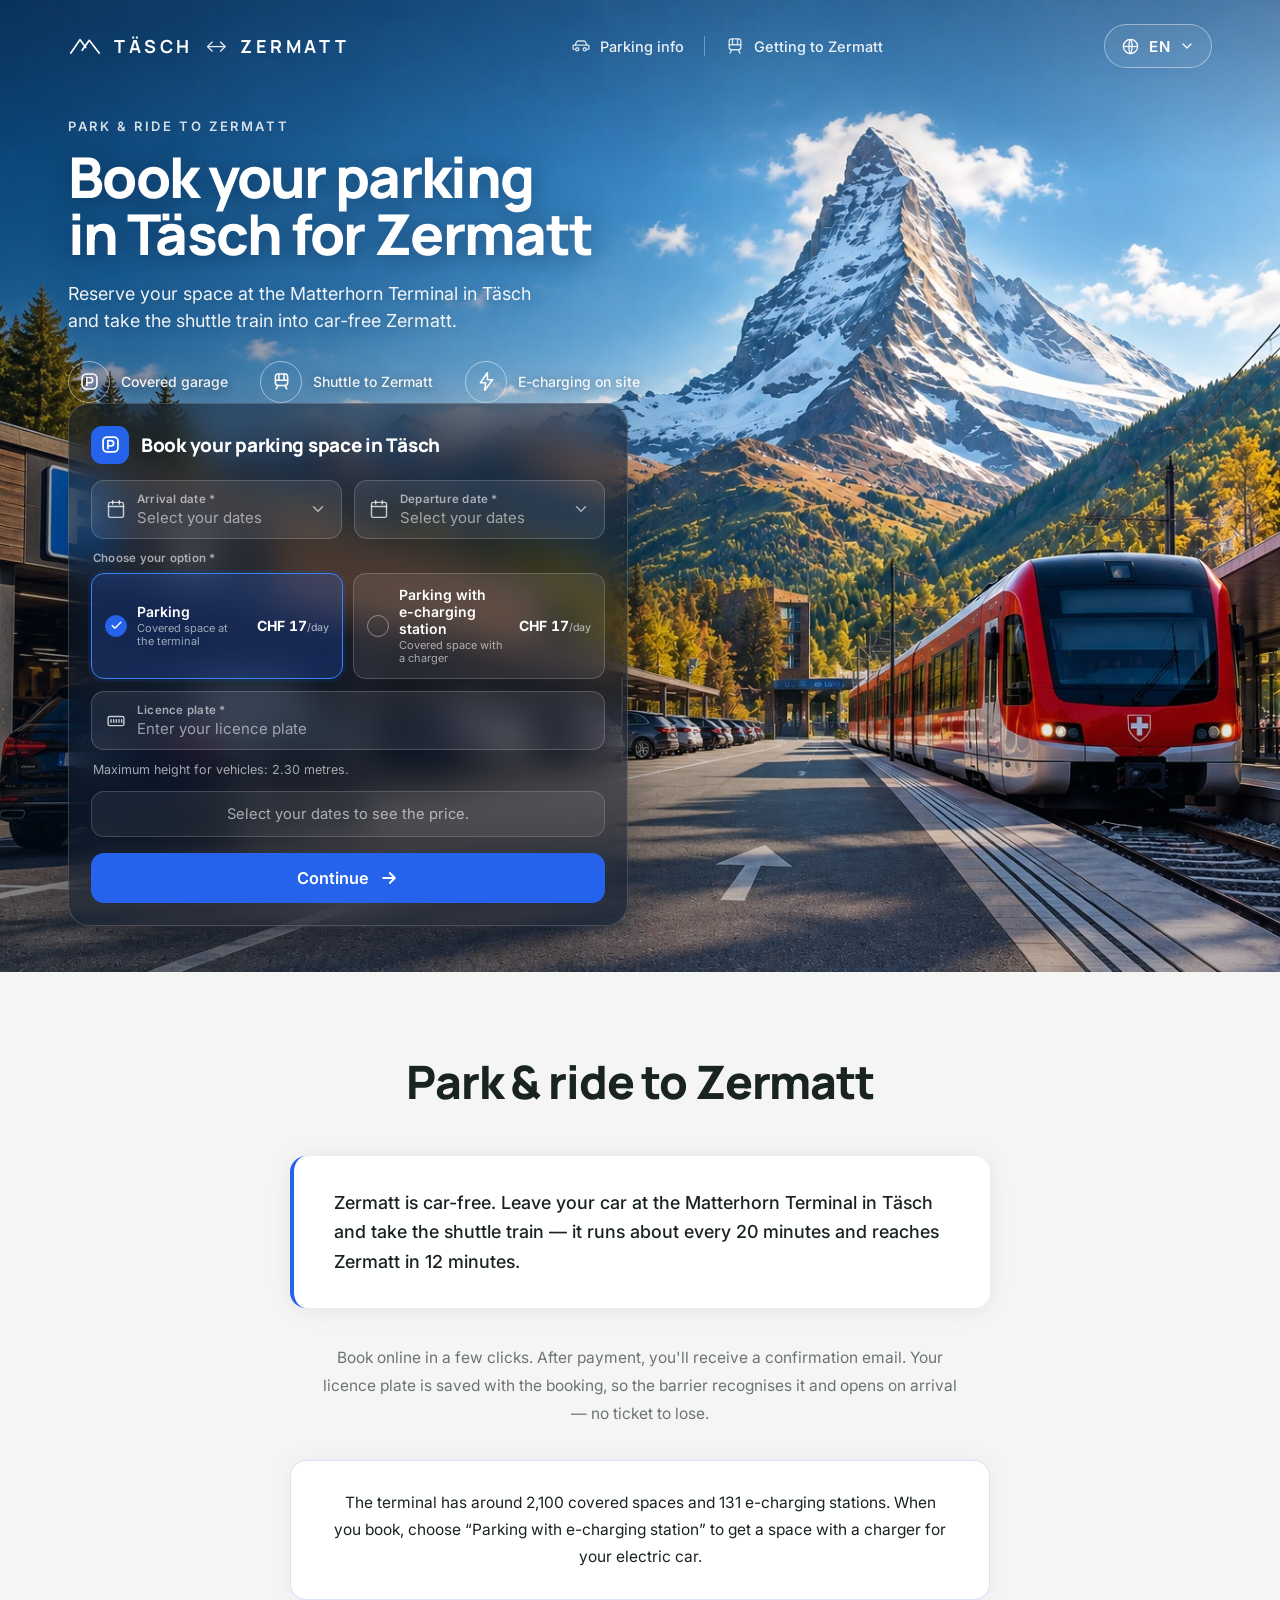
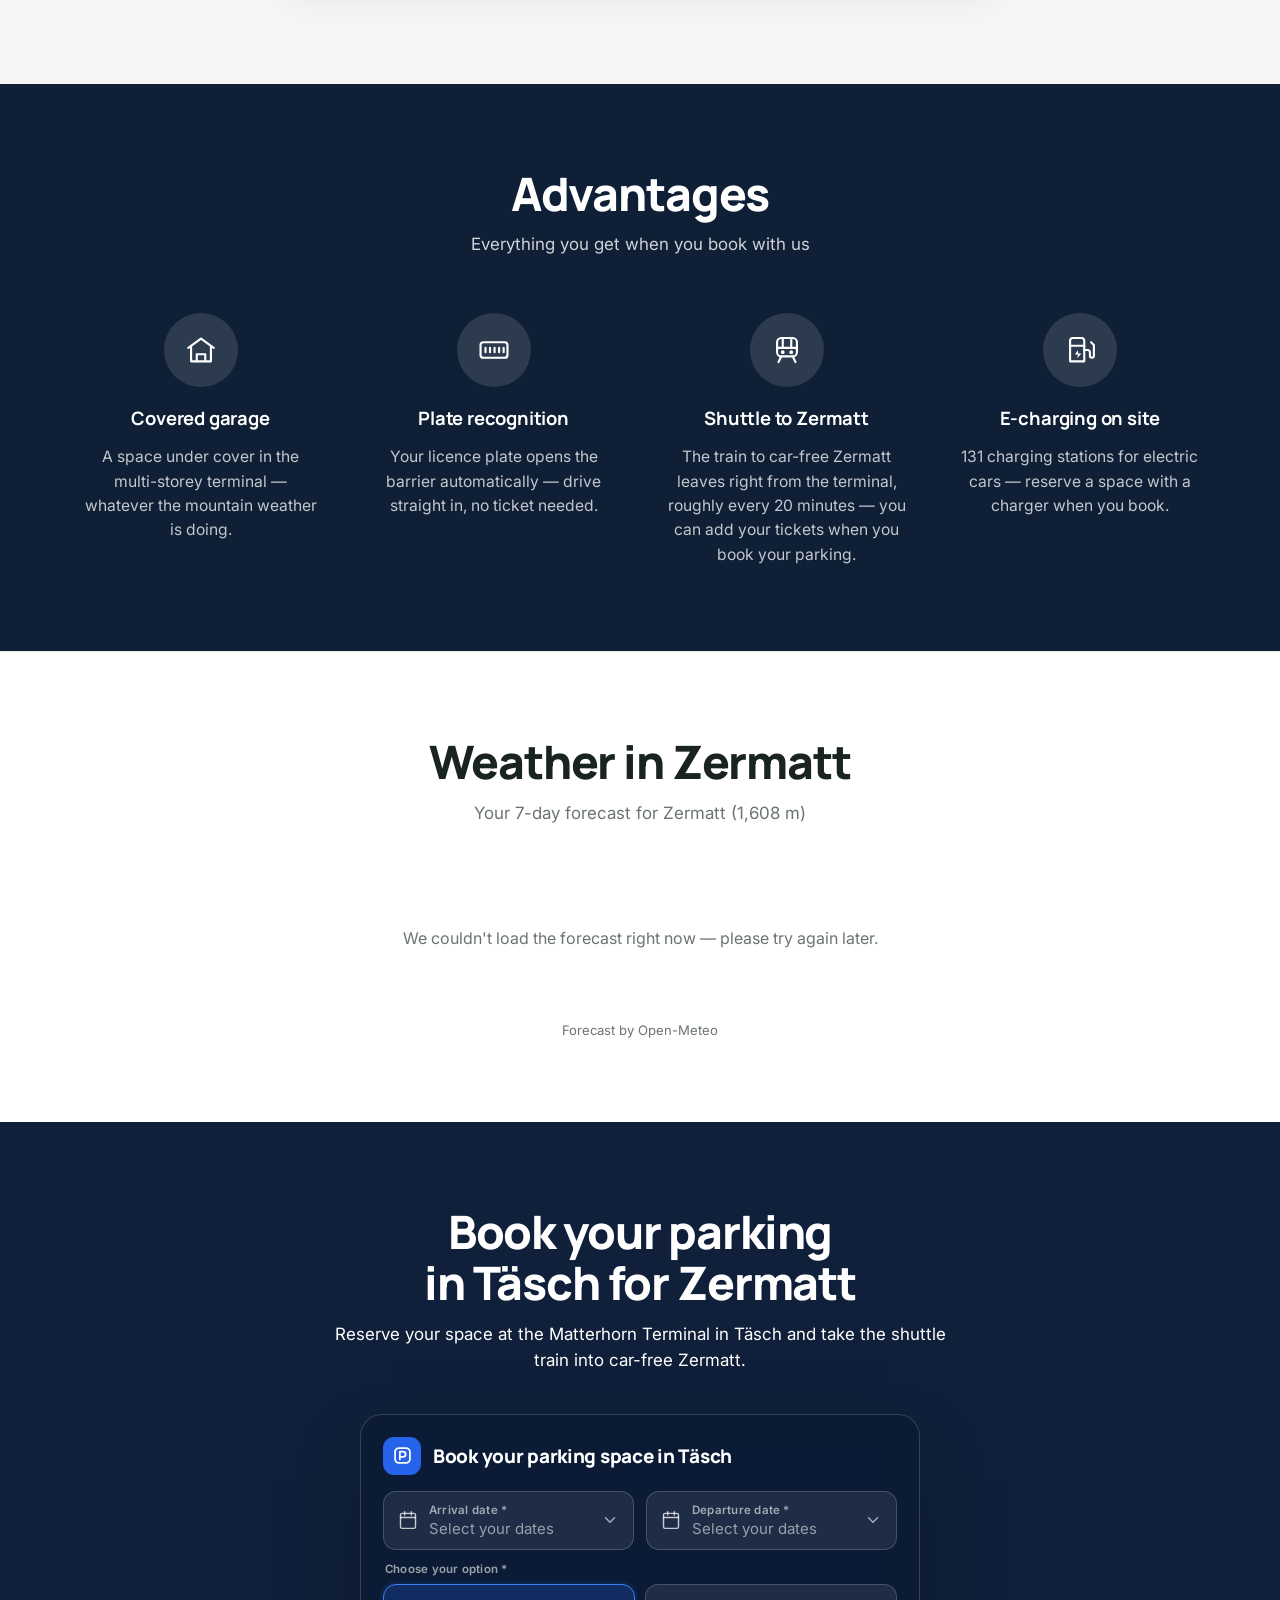
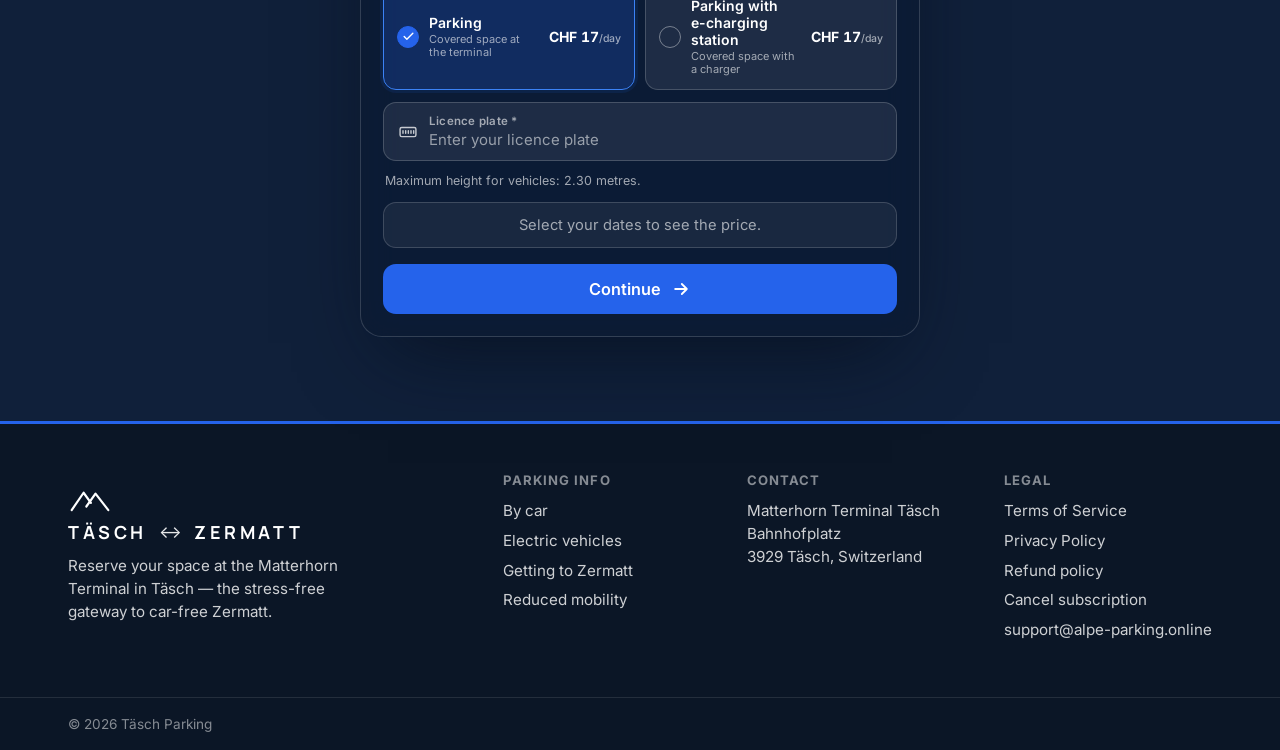
==== commit b1fb6bee: "Add files via upload" ====
--- a/index.html
+++ b/index.html
@@ -49,7 +49,7 @@
   <link rel="preconnect" href="https://fonts.googleapis.com" />
   <link rel="preconnect" href="https://fonts.gstatic.com" crossorigin />
   <link href="https://fonts.googleapis.com/css2?family=Inter:wght@400;500;600;700;800&family=Manrope:wght@600;700;800&display=swap" rel="stylesheet" />
-  <link rel="stylesheet" href="styles.css?v=39" />
+  <link rel="stylesheet" href="styles.css?v=40" />
 </head>
 <body>
   <!-- Yandex.Metrika counter (no-JS pixel) -->
@@ -289,6 +289,6 @@
 
   <div class="toast" id="toast" role="status" aria-live="polite"></div>
 
-  <script src="script.js?v=39"></script>
+  <script src="script.js?v=40"></script>
 </body>
 </html>
